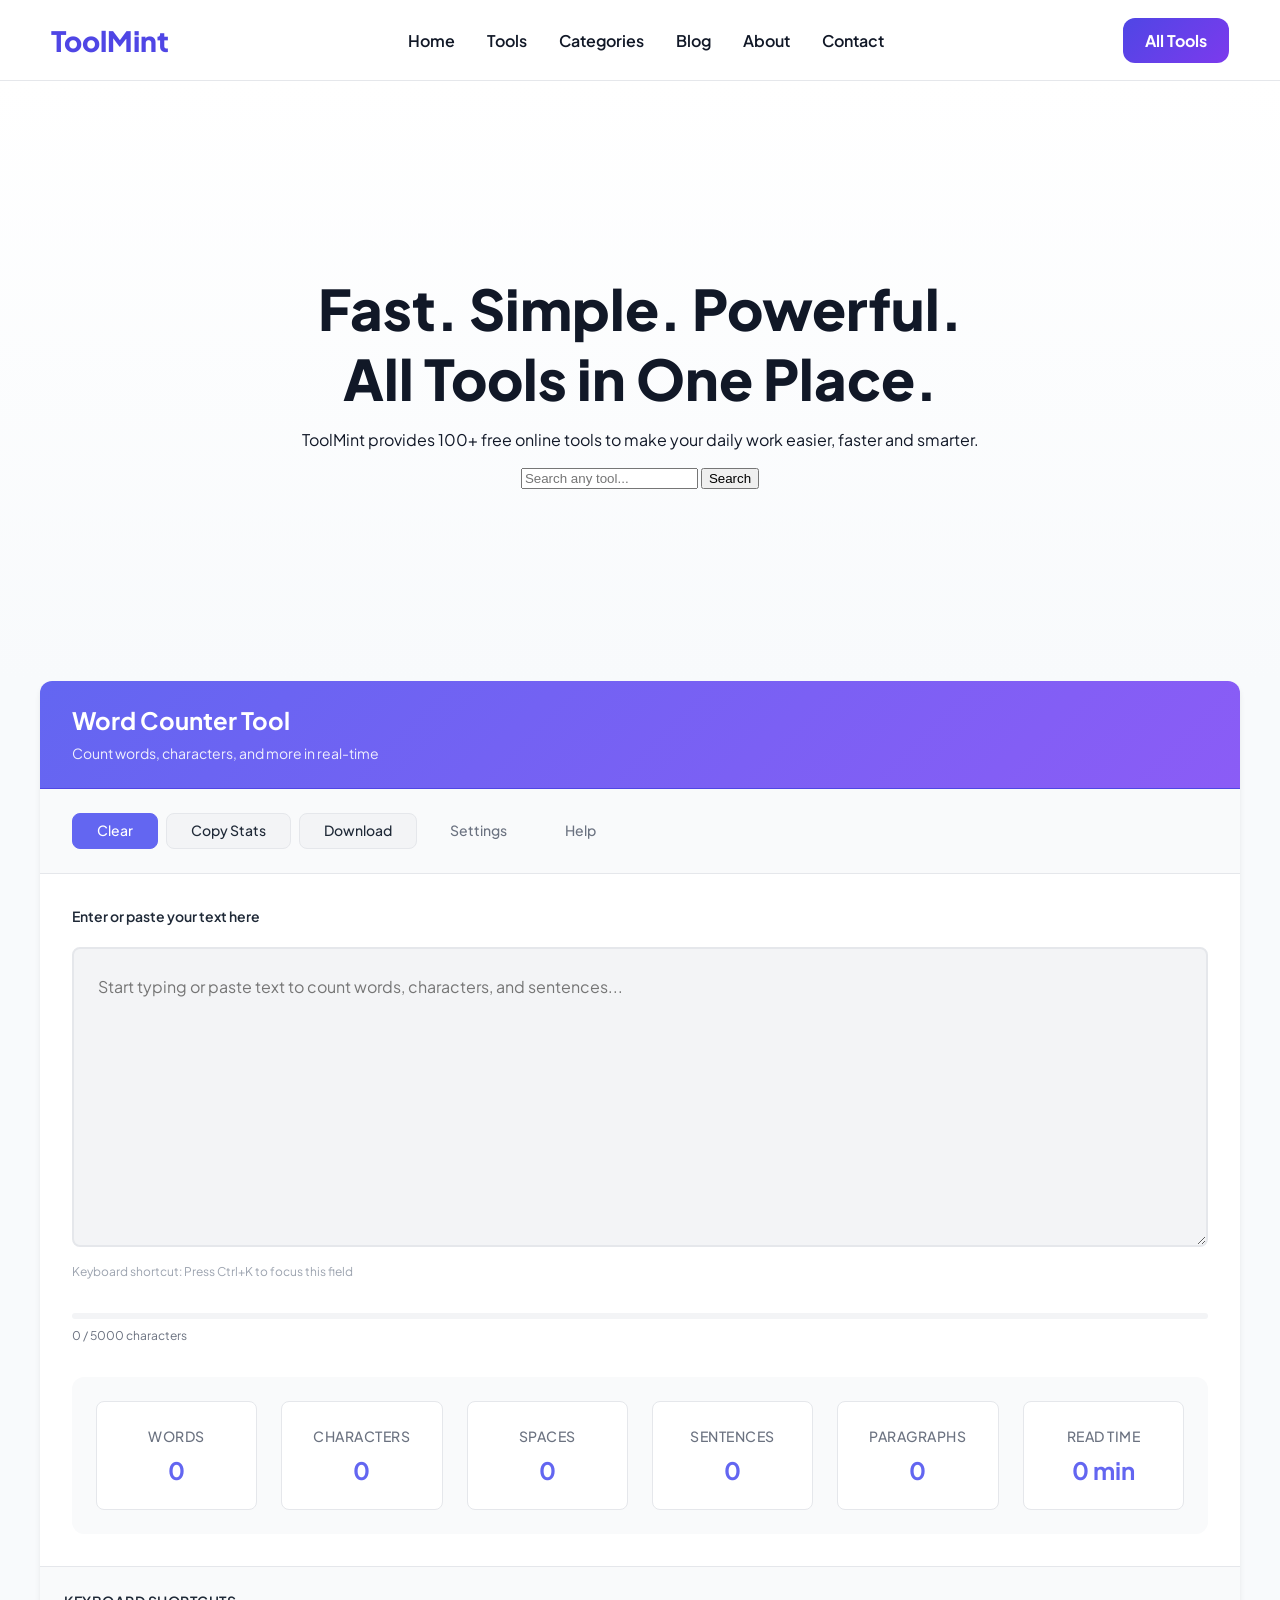
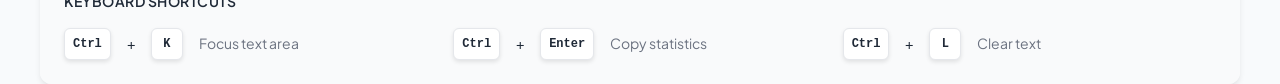
==== index.html @ 0137927a "Update index.html" ====
<!DOCTYPE html>
<html lang="en">
<head>
    <meta charset="UTF-8">
    <meta name="viewport" content="width=device-width, initial-scale=1.0">
    <title>ToolMint - Word Counter</title>

    <link rel="stylesheet" href="style.css">
    <link rel="preconnect" href="https://fonts.googleapis.com">
<link rel="preconnect" href="https://fonts.gstatic.com" crossorigin>
<link href="https://fonts.googleapis.com/css2?family=Plus+Jakarta+Sans:wght@300;400;500;600;700;800&display=swap" rel="stylesheet">
    
</head>

<body>
    <header class="tm-site-header">
  <div class="tm-container">

    <a href="#" class="tm-logo">
      ToolMint
    </a>

    <nav class="tm-nav">
      <a href="#">Home</a>
      <a href="#">Tools</a>
      <a href="#">Categories</a>
      <a href="#">Blog</a>
      <a href="#">About</a>
      <a href="#">Contact</a>
    </nav>

    <a href="#" class="tm-header-btn">
      All Tools
    </a>

  </div>
</header>

<main class="tm-site-main">
    <section class="tm-hero">
  <div class="tm-container">
<h1 class="tm-hero-title">
Fast. Simple. Powerful.<br>
<span>All Tools in One Place.</span>
</h1>
      <p class="tm-hero-text">
ToolMint provides 100+ free online tools to make your daily work easier,
faster and smarter.
</p>
      <div class="tm-hero-search">
    <input type="text" class="tm-search-input" placeholder="Search any tool...">
    <button class="tm-search-btn">Search</button>
</div>
  </div>
</section>
<section class="tm-word-counter">
<div class="tm-header">
<h2 id="tm-page-title">Word Counter Tool</h2>
<p class="tm-subtitle">Count words, characters, and more in real-time</p>
</div>

<div class="tm-toolbar" role="toolbar" aria-label="Word counter toolbar">
<button id="tm-btn-clear" class="tm-button tm-button-primary" aria-label="Clear all text">Clear</button>
<button id="tm-btn-copy" class="tm-button tm-button-secondary" aria-label="Copy statistics to clipboard">Copy Stats</button>
<button id="tm-btn-download" class="tm-button tm-button-secondary" aria-label="Download report">Download</button>
<button id="tm-btn-settings" class="tm-button tm-button-tertiary" aria-label="Open settings">Settings</button>
<button id="tm-btn-help" class="tm-button tm-button-tertiary" aria-label="Open help and keyboard shortcuts">Help</button>
</div>

<div class="tm-main-content">

<div class="tm-textarea-wrapper">
<label for="tm-textarea" class="tm-label">Enter or paste your text here</label>
<textarea
id="tm-textarea"
class="tm-textarea"
placeholder="Start typing or paste text to count words, characters, and sentences..."
aria-describedby="tm-character-limit tm-textarea-help"
spellcheck="true">
</textarea>
<p id="tm-textarea-help" class="tm-help-text">Keyboard shortcut: Press Ctrl+K to focus this field</p>

<div class="tm-drag-drop-overlay" id="tm-drag-drop-area" aria-label="Drag and drop text file here to load content">
<p class="tm-drag-drop-text">Drag and drop a text file here</p>
</div>
</div>

<div class="tm-character-limit" id="tm-character-limit" aria-live="polite" aria-atomic="true">
<div class="tm-limit-bar">
<div class="tm-limit-progress" id="tm-limit-progress" role="progressbar" aria-valuenow="0" aria-valuemin="0" aria-valuemax="5000" aria-label="Character limit progress"></div>
</div>
<p class="tm-limit-text"><span id="tm-char-count">0</span> / <span id="tm-char-limit">5000</span> characters</p>
</div>

<div class="tm-statistics" role="region" aria-label="Text statistics">
<article class="tm-stat-card">
<h3 class="tm-stat-label">Words</h3>
<p id="tm-stat-words" class="tm-stat-value" aria-label="Word count">0</p>
</article>

<article class="tm-stat-card">
<h3 class="tm-stat-label">Characters</h3>
<p id="tm-stat-characters" class="tm-stat-value" aria-label="Character count">0</p>
</article>

<article class="tm-stat-card">
<h3 class="tm-stat-label">Spaces</h3>
<p id="tm-stat-spaces" class="tm-stat-value" aria-label="Space count">0</p>
</article>

<article class="tm-stat-card">
<h3 class="tm-stat-label">Sentences</h3>
<p id="tm-stat-sentences" class="tm-stat-value" aria-label="Sentence count">0</p>
</article>

<article class="tm-stat-card">
<h3 class="tm-stat-label">Paragraphs</h3>
<p id="tm-stat-paragraphs" class="tm-stat-value" aria-label="Paragraph count">0</p>
</article>

<article class="tm-stat-card">
<h3 class="tm-stat-label">Read Time</h3>
<p id="tm-stat-readtime" class="tm-stat-value" aria-label="Estimated reading time">0 min</p>
</article>
</div>

</div>

<aside class="tm-shortcuts" role="region" aria-label="Keyboard shortcuts">
<h3 class="tm-shortcuts-title">Keyboard Shortcuts</h3>
<ul class="tm-shortcuts-list">
<li class="tm-shortcut-item">
<kbd class="tm-key">Ctrl</kbd> + <kbd class="tm-key">K</kbd>
<span class="tm-shortcut-description">Focus text area</span>
</li>
<li class="tm-shortcut-item">
<kbd class="tm-key">Ctrl</kbd> + <kbd class="tm-key">Enter</kbd>
<span class="tm-shortcut-description">Copy statistics</span>
</li>
<li class="tm-shortcut-item">
<kbd class="tm-key">Ctrl</kbd> + <kbd class="tm-key">L</kbd>
<span class="tm-shortcut-description">Clear text</span>
</li>
</ul>
</aside>

<div class="tm-toast-container" id="tm-toast-container" aria-live="assertive" aria-atomic="true"></div>

<div id="tm-modal" class="tm-modal" role="dialog" aria-labelledby="tm-modal-title" aria-hidden="true">
<div class="tm-modal-overlay" id="tm-modal-overlay"></div>
<article class="tm-modal-content">
<div class="tm-modal-header">
<h3 id="tm-modal-title" class="tm-modal-title">Settings</h3>
<button id="tm-modal-close" class="tm-modal-close" aria-label="Close dialog">×</button>
</div>
<div class="tm-modal-body">
<div class="tm-setting-item">
<label for="tm-setting-limit" class="tm-setting-label">Character Limit</label>
<input type="number" id="tm-setting-limit" class="tm-setting-input" min="100" max="50000" value="5000" aria-label="Set character limit">
</div>
<div class="tm-setting-item">
<label for="tm-setting-readspeed" class="tm-setting-label">Reading Speed (words per minute)</label>
<input type="number" id="tm-setting-readspeed" class="tm-setting-input" min="100" max="500" value="200" aria-label="Set reading speed">
</div>
</div>
<div class="tm-modal-footer">
<button id="tm-modal-save" class="tm-button tm-button-primary" aria-label="Save settings">Save</button>
<button id="tm-modal-cancel" class="tm-button tm-button-secondary" aria-label="Cancel and close dialog">Cancel</button>
</div>
</article>
</div>

<div id="tm-help-modal" class="tm-modal" role="dialog" aria-hidden="true" aria-labelledby="tm-help-title">
  <div id="tm-help-modal-overlay" class="tm-modal-overlay"></div>
  <article class="tm-modal-content">
    <div class="tm-modal-header">
      <h2 id="tm-help-title">Help & Keyboard Shortcuts</h2>
      <button id="tm-help-modal-close" class="tm-modal-close" aria-label="Close help modal">×</button>
    </div>
    <div class="tm-modal-body">
      <section class="tm-help-section">
        <h3>Keyboard Shortcuts</h3>
        <ul>
          <li><strong>Ctrl + K</strong> → Focus text area</li>
          <li><strong>Ctrl + Enter</strong> → Copy statistics</li>
          <li><strong>Ctrl + L</strong> → Clear text</li>
        </ul>
      </section>
      <section class="tm-help-section">
        <h3>How to Use</h3>
        <ol>
          <li>Type or paste text.</li>
          <li>Statistics update automatically.</li>
          <li>Copy your statistics.</li>
          <li>Download text as TXT.</li>
          <li>Change settings anytime.</li>
        </ol>
      </section>
      <section class="tm-help-section">
        <h3>Tips</h3>
        <ul>
          <li>Drag & Drop TXT files.</li>
          <li>Character limit is customizable.</li>
          <li>Reading time is estimated.</li>
          <li>Everything works offline.</li>
        </ul>
      </section>
    </div>
    <div class="tm-modal-footer">
      <button id="tm-help-close-btn" class="tm-button tm-button-primary">Close</button>
    </div>
  </article>
</div>

<div class="tm-sr-only" role="region" aria-live="polite" aria-atomic="true" id="tm-screen-reader-announcements"></div>

  </section>
  <script src="script.js"></script>

</body>
</html>
---- style.css ----
/* ===========================
   ToolMint Website
=========================== */

:root{
  --primary:#4F46E5;
  --secondary:#7C3AED;
  --background:#F8FAFC;
  --card:#FFFFFF;
  --text:#111827;
  --border:#E5E7EB;
}

body{
  margin:0;
  font-family:'Plus Jakarta Sans',sans-serif;
  background:var(--background);
  color:var(--text);
}

.tm-container{
  width:min(1200px,92%);
  margin:auto;
}
.tm-site-header{
    background:#ffffff;
    border-bottom:1px solid var(--border);
    position:sticky;
    top:0;
    z-index:1000;
}

.tm-site-header .tm-container{
    display:flex;
    align-items:center;
    justify-content:space-between;
    height:80px;
}

.tm-logo{
    font-size:28px;
    font-weight:800;
    color:var(--primary);
    text-decoration:none;
}

.tm-nav{
    display:flex;
    gap:32px;
}

.tm-nav a{
    text-decoration:none;
    color:var(--text);
    font-weight:600;
    transition:.3s;
}

.tm-nav a:hover{
    color:var(--primary);
}

.tm-header-btn{
    background:linear-gradient(135deg,#4F46E5,#7C3AED);
    color:#fff;
    padding:12px 22px;
    border-radius:12px;
    text-decoration:none;
    font-weight:700;
}
.tm-word-counter {
--tm-primary: #6366f1;
--tm-primary-dark: #4f46e5;
--tm-primary-light: #818cf8;
--tm-secondary: #8b5cf6;
--tm-tertiary: #6b7280;
--tm-success: #10b981;
--tm-warning: #f59e0b;
--tm-danger: #ef4444;
--tm-bg-primary: #ffffff;
--tm-bg-secondary: #f9fafb;
--tm-bg-tertiary: #f3f4f6;
--tm-text-primary: #1f2937;
--tm-text-secondary: #6b7280;
--tm-text-tertiary: #9ca3af;
--tm-border: #e5e7eb;
--tm-border-light: #f3f4f6;
--tm-shadow-sm: 0 1px 2px 0 rgba(0, 0, 0, 0.05);
--tm-shadow-md: 0 4px 6px -1px rgba(0, 0, 0, 0.1);
--tm-shadow-lg: 0 10px 15px -3px rgba(0, 0, 0, 0.1);
--tm-shadow-xl: 0 20px 25px -5px rgba(0, 0, 0, 0.1);
--tm-radius-sm: 0.375rem;
--tm-radius-md: 0.5rem;
--tm-radius-lg: 0.75rem;
--tm-radius-xl: 1rem;
--tm-spacing-xs: 0.25rem;
--tm-spacing-sm: 0.5rem;
--tm-spacing-md: 1rem;
--tm-spacing-lg: 1.5rem;
--tm-spacing-xl: 2rem;
--tm-spacing-2xl: 3rem;
--tm-font-sans: 'Plus Jakarta Sans', sans-serif;
--tm-font-mono: 'SFMono-Regular', 'Consolas', 'Liberation Mono', 'Menlo', monospace;
--tm-font-size-xs: 0.75rem;
--tm-font-size-sm: 0.875rem;
--tm-font-size-base: 1rem;
--tm-font-size-lg: 1.125rem;
--tm-font-size-xl: 1.25rem;
--tm-font-size-2xl: 1.5rem;
--tm-font-weight-normal: 400;
--tm-font-weight-medium: 500;
--tm-font-weight-semibold: 600;
--tm-font-weight-bold: 700;
--tm-line-height-tight: 1.25;
--tm-line-height-normal: 1.5;
--tm-line-height-relaxed: 1.75;
--tm-transition-fast: 150ms cubic-bezier(0.4, 0, 0.2, 1);
--tm-transition-base: 200ms cubic-bezier(0.4, 0, 0.2, 1);
--tm-transition-slow: 300ms cubic-bezier(0.4, 0, 0.2, 1);
--tm-z-base: 1;
--tm-z-dropdown: 100;
--tm-z-sticky: 20;
--tm-z-fixed: 30;
--tm-z-modal-overlay: 40;
--tm-z-modal: 50;
--tm-z-toast: 60;
}

@media (prefers-color-scheme: dark) {
.tm-word-counter {
--tm-bg-primary: #111827;
--tm-bg-secondary: #1f2937;
--tm-bg-tertiary: #374151;
--tm-text-primary: #f9fafb;
--tm-text-secondary: #d1d5db;
--tm-text-tertiary: #9ca3af;
--tm-border: #374151;
--tm-border-light: #1f2937;
}
}

@media (prefers-contrast: more) {
.tm-word-counter {
--tm-primary: #3730a3;
--tm-text-primary: #000000;
--tm-text-secondary: #404040;
--tm-bg-primary: #ffffff;
}
}

.tm-word-counter {
display: flex;
flex-direction: column;
font-family: var(--tm-font-sans);
font-size: var(--tm-font-size-base);
line-height: var(--tm-line-height-normal);
color: var(--tm-text-primary);
background-color: var(--tm-bg-primary);
border-radius: var(--tm-radius-lg);
box-shadow: var(--tm-shadow-md);
overflow: hidden;
max-width: 1200px;
margin: 0 auto;
transition: background-color var(--tm-transition-base), color var(--tm-transition-base);
}

.tm-word-counter * {
box-sizing: border-box;
}

/* Header */
.tm-word-counter .tm-header {
padding: var(--tm-spacing-lg) var(--tm-spacing-xl);
background: linear-gradient(135deg, var(--tm-primary) 0%, var(--tm-secondary) 100%);
color: #ffffff;
border-bottom: 1px solid var(--tm-primary-dark);
}

.tm-word-counter .tm-header h2 {
margin: 0 0 var(--tm-spacing-sm) 0;
font-size: var(--tm-font-size-2xl);
font-weight: var(--tm-font-weight-bold);
line-height: var(--tm-line-height-tight);
}

.tm-word-counter .tm-subtitle {
margin: 0;
font-size: var(--tm-font-size-sm);
font-weight: var(--tm-font-weight-normal);
opacity: 0.9;
}

/* Toolbar */
.tm-word-counter .tm-toolbar {
display: flex;
flex-wrap: wrap;
gap: var(--tm-spacing-sm);
padding: var(--tm-spacing-lg) var(--tm-spacing-xl);
background-color: var(--tm-bg-secondary);
border-bottom: 1px solid var(--tm-border);
align-items: center;
}

/* Buttons */
.tm-word-counter .tm-button {
display: inline-flex;
align-items: center;
justify-content: center;
padding: var(--tm-spacing-sm) var(--tm-spacing-lg);
font-family: var(--tm-font-sans);
font-size: var(--tm-font-size-sm);
font-weight: var(--tm-font-weight-medium);
line-height: var(--tm-line-height-tight);
border: 1px solid transparent;
border-radius: var(--tm-radius-md);
cursor: pointer;
transition: all var(--tm-transition-fast);
white-space: nowrap;
user-select: none;
position: relative;
overflow: hidden;
}

.tm-word-counter .tm-button:disabled {
opacity: 0.5;
cursor: not-allowed;
pointer-events: none;
}

.tm-word-counter .tm-button-primary {
background-color: var(--tm-primary);
color: #ffffff;
border-color: var(--tm-primary);
}

.tm-word-counter .tm-button-primary:hover:not(:disabled) {
background-color: var(--tm-primary-dark);
border-color: var(--tm-primary-dark);
box-shadow: var(--tm-shadow-md);
transform: translateY(-2px);
}

.tm-word-counter .tm-button-primary:active:not(:disabled) {
transform: translateY(0);
box-shadow: var(--tm-shadow-sm);
}

.tm-word-counter .tm-button-primary:focus-visible {
outline: 2px solid var(--tm-primary);
outline-offset: 2px;
}

.tm-word-counter .tm-button-secondary {
background-color: var(--tm-bg-tertiary);
color: var(--tm-text-primary);
border-color: var(--tm-border);
}

.tm-word-counter .tm-button-secondary:hover:not(:disabled) {
background-color: var(--tm-border);
border-color: var(--tm-text-secondary);
box-shadow: var(--tm-shadow-md);
transform: translateY(-2px);
}

.tm-word-counter .tm-button-secondary:active:not(:disabled) {
transform: translateY(0);
box-shadow: var(--tm-shadow-sm);
}

.tm-word-counter .tm-button-secondary:focus-visible {
outline: 2px solid var(--tm-primary);
outline-offset: 2px;
}

.tm-word-counter .tm-button-tertiary {
background-color: transparent;
color: var(--tm-text-secondary);
border-color: transparent;
}

.tm-word-counter .tm-button-tertiary:hover:not(:disabled) {
background-color: var(--tm-bg-tertiary);
color: var(--tm-text-primary);
}

.tm-word-counter .tm-button-tertiary:active:not(:disabled) {
background-color: var(--tm-border);
}

.tm-word-counter .tm-button-tertiary:focus-visible {
outline: 2px solid var(--tm-primary);
outline-offset: 2px;
}

/* Main Content */
.tm-word-counter .tm-main-content {
flex: 1;
display: flex;
flex-direction: column;
padding: var(--tm-spacing-xl);
gap: var(--tm-spacing-xl);
}

/* Textarea Wrapper */
.tm-word-counter .tm-textarea-wrapper {
display: flex;
flex-direction: column;
gap: var(--tm-spacing-md);
position: relative;
}

.tm-word-counter .tm-label {
display: block;
font-size: var(--tm-font-size-sm);
font-weight: var(--tm-font-weight-semibold);
color: var(--tm-text-primary);
margin-bottom: var(--tm-spacing-xs);
}

.tm-word-counter .tm-textarea {
display: block;
width: 100%;
min-height: 300px;
padding: var(--tm-spacing-lg);
font-family: var(--tm-font-sans);
font-size: var(--tm-font-size-base);
line-height: var(--tm-line-height-relaxed);
color: var(--tm-text-primary);
background-color: var(--tm-bg-tertiary);
border: 2px solid var(--tm-border);
border-radius: var(--tm-radius-md);
resize: vertical;
transition: all var(--tm-transition-base);
-webkit-appearance: none;
appearance: none;
}

.tm-word-counter .tm-textarea:focus {
outline: none;
background-color: var(--tm-bg-primary);
border-color: var(--tm-primary);
box-shadow: 0 0 0 3px rgba(99, 102, 241, 0.1);
}

.tm-word-counter .tm-textarea:disabled {
opacity: 0.6;
cursor: not-allowed;
background-color: var(--tm-bg-secondary);
}

.tm-word-counter .tm-help-text {
font-size: var(--tm-font-size-xs);
color: var(--tm-text-tertiary);
margin: 0;
}

/* Drag & Drop Area */
.tm-word-counter .tm-drag-drop-overlay {
position: absolute;
top: var(--tm-spacing-lg);
left: var(--tm-spacing-lg);
right: var(--tm-spacing-lg);
bottom: 0;
background-color: rgba(99, 102, 241, 0.05);
border: 2px dashed var(--tm-primary);
border-radius: var(--tm-radius-md);
display: flex;
align-items: center;
justify-content: center;
opacity: 0;
pointer-events: none;
transition: all var(--tm-transition-base);
z-index: var(--tm-z-base);
}

.tm-word-counter .tm-drag-drop-overlay.tm-active {
opacity: 1;
pointer-events: auto;
z-index: 10;
}

.tm-word-counter .tm-drag-drop-text {
font-size: var(--tm-font-size-lg);
font-weight: var(--tm-font-weight-semibold);
color: var(--tm-primary);
margin: 0;
}

/* Character Limit */
.tm-word-counter .tm-character-limit {
display: flex;
flex-direction: column;
gap: var(--tm-spacing-sm);
}

.tm-word-counter .tm-limit-bar {
width: 100%;
height: 6px;
background-color: var(--tm-bg-tertiary);
border-radius: var(--tm-radius-md);
overflow: hidden;
}

.tm-word-counter .tm-limit-progress {
height: 100%;
background: linear-gradient(90deg, var(--tm-primary) 0%, var(--tm-secondary) 100%);
border-radius: var(--tm-radius-md);
transition: width var(--tm-transition-base);
width: 0%;
}

.tm-word-counter .tm-character-limit.tm-warning .tm-limit-progress {
background: linear-gradient(90deg, var(--tm-warning) 0%, #f97316 100%);
}

.tm-word-counter .tm-character-limit.tm-danger .tm-limit-progress {
background: linear-gradient(90deg, var(--tm-danger) 0%, #dc2626 100%);
}

.tm-word-counter .tm-limit-text {
font-size: var(--tm-font-size-xs);
color: var(--tm-text-secondary);
margin: 0;
}

.tm-word-counter .tm-character-limit.tm-warning .tm-limit-text {
color: var(--tm-warning);
}

.tm-word-counter .tm-character-limit.tm-danger .tm-limit-text {
color: var(--tm-danger);
}

/* Statistics */
.tm-word-counter .tm-statistics {
display: grid;
grid-template-columns: repeat(auto-fit, minmax(160px, 1fr));
gap: var(--tm-spacing-lg);
padding: var(--tm-spacing-lg);
background-color: var(--tm-bg-secondary);
border-radius: var(--tm-radius-lg);
}

.tm-word-counter .tm-stat-card {
display: flex;
flex-direction: column;
gap: var(--tm-spacing-sm);
padding: var(--tm-spacing-lg);
background-color: var(--tm-bg-primary);
border: 1px solid var(--tm-border);
border-radius: var(--tm-radius-md);
text-align: center;
transition: all var(--tm-transition-base);
}

.tm-word-counter .tm-stat-card:hover {
border-color: var(--tm-primary);
box-shadow: var(--tm-shadow-md);
transform: translateY(-2px);
}

.tm-word-counter .tm-stat-label {
margin: 0;
font-size: var(--tm-font-size-sm);
font-weight: var(--tm-font-weight-medium);
color: var(--tm-text-secondary);
text-transform: uppercase;
letter-spacing: 0.5px;
}

.tm-word-counter .tm-stat-value {
margin: 0;
font-size: var(--tm-font-size-2xl);
font-weight: var(--tm-font-weight-bold);
color: var(--tm-primary);
line-height: var(--tm-line-height-tight);
}

/* Keyboard Shortcuts */
.tm-word-counter .tm-shortcuts {
padding: var(--tm-spacing-lg);
background-color: var(--tm-bg-secondary);
border-top: 1px solid var(--tm-border);
border-radius: 0;
}

.tm-word-counter .tm-shortcuts-title {
margin: 0 0 var(--tm-spacing-md) 0;
font-size: var(--tm-font-size-sm);
font-weight: var(--tm-font-weight-semibold);
color: var(--tm-text-primary);
text-transform: uppercase;
letter-spacing: 0.5px;
}

.tm-word-counter .tm-shortcuts-list {
display: grid;
grid-template-columns: repeat(auto-fit, minmax(250px, 1fr));
gap: var(--tm-spacing-md);
list-style: none;
margin: 0;
padding: 0;
}

.tm-word-counter .tm-shortcut-item {
display: flex;
align-items: center;
gap: var(--tm-spacing-md);
font-size: var(--tm-font-size-sm);
}

.tm-word-counter .tm-key {
display: inline-flex;
align-items: center;
justify-content: center;
min-width: 32px;
height: 32px;
padding: 0 var(--tm-spacing-sm);
background-color: var(--tm-bg-primary);
border: 1px solid var(--tm-border);
border-radius: var(--tm-radius-sm);
font-family: var(--tm-font-mono);
font-size: var(--tm-font-size-xs);
font-weight: var(--tm-font-weight-semibold);
box-shadow: 0 2px 4px rgba(0, 0, 0, 0.1);
}

.tm-word-counter .tm-shortcut-description {
color: var(--tm-text-secondary);
}

/* Toast Container */
.tm-word-counter .tm-toast-container {
position: fixed;
bottom: var(--tm-spacing-lg);
right: var(--tm-spacing-lg);
z-index: var(--tm-z-toast);
display: flex;
flex-direction: column;
gap: var(--tm-spacing-md);
pointer-events: none;
}

.tm-word-counter .tm-toast {
display: flex;
align-items: center;
gap: var(--tm-spacing-md);
padding: var(--tm-spacing-md) var(--tm-spacing-lg);
background-color: var(--tm-bg-primary);
border: 1px solid var(--tm-border);
border-radius: var(--tm-radius-md);
box-shadow: var(--tm-shadow-lg);
font-size: var(--tm-font-size-sm);
pointer-events: auto;
animation: tm-slide-in-up 300ms cubic-bezier(0.34, 1.56, 0.64, 1);
}

.tm-word-counter .tm-toast.tm-toast-success {
border-left: 3px solid var(--tm-success);
}

.tm-word-counter .tm-toast.tm-toast-success .tm-toast-icon {
color: var(--tm-success);
}

.tm-word-counter .tm-toast.tm-toast-error {
border-left: 3px solid var(--tm-danger);
}

.tm-word-counter .tm-toast.tm-toast-error .tm-toast-icon {
color: var(--tm-danger);
}

.tm-word-counter .tm-toast.tm-toast-warning {
border-left: 3px solid var(--tm-warning);
}

.tm-word-counter .tm-toast.tm-toast-warning .tm-toast-icon {
color: var(--tm-warning);
}

.tm-word-counter .tm-toast.tm-toast-info {
border-left: 3px solid var(--tm-primary);
}

.tm-word-counter .tm-toast.tm-toast-info .tm-toast-icon {
color: var(--tm-primary);
}

.tm-word-counter .tm-toast-exit {
animation: tm-slide-out-down 300ms cubic-bezier(0.34, 1.56, 0.64, 1) forwards;
}

/* Modal */
.tm-word-counter .tm-modal {
display: none;
position: fixed;
inset: 0;
z-index: var(--tm-z-modal-overlay);
}

.tm-word-counter .tm-modal[aria-hidden="false"] {
display: flex;
align-items: center;
justify-content: center;
}

.tm-word-counter .tm-modal-overlay {
position: absolute;
inset: 0;
background-color: rgba(0, 0, 0, 0.5);
animation: tm-fade-in 200ms cubic-bezier(0.4, 0, 0.2, 1);
}

.tm-word-counter .tm-modal-content {
position: relative;
z-index: var(--tm-z-modal);
background-color: var(--tm-bg-primary);
border-radius: var(--tm-radius-lg);
box-shadow: var(--tm-shadow-xl);
max-width: 500px;
width: 90%;
max-height: 90vh;
overflow-y: auto;
animation: tm-scale-in 200ms cubic-bezier(0.34, 1.56, 0.64, 1);
}

.tm-word-counter .tm-modal-header {
display: flex;
align-items: center;
justify-content: space-between;
padding: var(--tm-spacing-lg);
border-bottom: 1px solid var(--tm-border);
gap: var(--tm-spacing-md);
}

.tm-word-counter .tm-modal-title {
margin: 0;
font-size: var(--tm-font-size-lg);
font-weight: var(--tm-font-weight-bold);
color: var(--tm-text-primary);
}

.tm-word-counter .tm-modal-close {
display: flex;
align-items: center;
justify-content: center;
width: 32px;
height: 32px;
background-color: transparent;
border: 1px solid transparent;
border-radius: var(--tm-radius-md);
font-size: var(--tm-font-size-2xl);
color: var(--tm-text-secondary);
cursor: pointer;
transition: all var(--tm-transition-fast);
}

.tm-word-counter .tm-modal-close:hover {
background-color: var(--tm-bg-tertiary);
color: var(--tm-text-primary);
}

.tm-word-counter .tm-modal-close:focus-visible {
outline: 2px solid var(--tm-primary);
outline-offset: 2px;
}

.tm-word-counter .tm-modal-body {
padding: var(--tm-spacing-lg);
display: flex;
flex-direction: column;
gap: var(--tm-spacing-lg);
}

.tm-word-counter .tm-setting-item {
display: flex;
flex-direction: column;
gap: var(--tm-spacing-sm);
}

.tm-word-counter .tm-setting-label {
font-size: var(--tm-font-size-sm);
font-weight: var(--tm-font-weight-medium);
color: var(--tm-text-primary);
}

.tm-word-counter .tm-setting-input {
padding: var(--tm-spacing-sm) var(--tm-spacing-md);
font-family: var(--tm-font-sans);
font-size: var(--tm-font-size-sm);
color: var(--tm-text-primary);
background-color: var(--tm-bg-tertiary);
border: 1px solid var(--tm-border);
border-radius: var(--tm-radius-md);
transition: all var(--tm-transition-fast);
-webkit-appearance: none;
appearance: none;
}

.tm-word-counter .tm-setting-input:focus {
outline: none;
background-color: var(--tm-bg-primary);
border-color: var(--tm-primary);
box-shadow: 0 0 0 3px rgba(99, 102, 241, 0.1);
}

.tm-word-counter .tm-modal-footer {
display: flex;
gap: var(--tm-spacing-md);
padding: var(--tm-spacing-lg);
border-top: 1px solid var(--tm-border);
justify-content: flex-end;
}

/* Screen Reader Only */
.tm-word-counter .tm-sr-only {
position: absolute;
width: 1px;
height: 1px;
padding: 0;
margin: -1px;
overflow: hidden;
clip: rect(0, 0, 0, 0);
white-space: nowrap;
border-width: 0;
}

/* Animations */
@keyframes tm-slide-in-up {
from {
opacity: 0;
transform: translateY(20px);
}
to {
opacity: 1;
transform: translateY(0);
}
}

@keyframes tm-slide-out-down {
from {
opacity: 1;
transform: translateY(0);
}
to {
opacity: 0;
transform: translateY(20px);
}
}

@keyframes tm-fade-in {
from {
opacity: 0;
}
to {
opacity: 1;
}
}

@keyframes tm-scale-in {
from {
opacity: 0;
transform: scale(0.95);
}
to {
opacity: 1;
transform: scale(1);
}
}

/* Responsive Design */
@media (max-width: 768px) {
.tm-word-counter .tm-main-content {
padding: var(--tm-spacing-lg);
gap: var(--tm-spacing-lg);
}

.tm-word-counter .tm-textarea {
min-height: 200px;
}

.tm-word-counter .tm-toolbar {
flex-direction: column;
align-items: stretch;
}

.tm-word-counter .tm-button {
width: 100%;
}

.tm-word-counter .tm-statistics {
grid-template-columns: repeat(2, 1fr);
gap: var(--tm-spacing-md);
padding: var(--tm-spacing-md);
}

.tm-word-counter .tm-stat-card {
padding: var(--tm-spacing-md);
}

.tm-word-counter .tm-shortcuts-list {
grid-template-columns: 1fr;
}

.tm-word-counter .tm-modal-content {
width: 95%;
}

.tm-word-counter .tm-toast-container {
left: var(--tm-spacing-lg);
right: var(--tm-spacing-lg);
bottom: var(--tm-spacing-lg);
}
}

@media (max-width: 480px) {
.tm-word-counter {
border-radius: 0;
}

.tm-word-counter .tm-header {
padding: var(--tm-spacing-md) var(--tm-spacing-lg);
}

.tm-word-counter .tm-header h2 {
font-size: var(--tm-font-size-xl);
}

.tm-word-counter .tm-main-content {
padding: var(--tm-spacing-md);
gap: var(--tm-spacing-md);
}

.tm-word-counter .tm-textarea {
min-height: 150px;
font-size: 16px;
}

.tm-word-counter .tm-toolbar {
padding: var(--tm-spacing-md);
gap: var(--tm-spacing-xs);
}

.tm-word-counter .tm-button {
padding: var(--tm-spacing-sm) var(--tm-spacing-md);
font-size: var(--tm-font-size-xs);
}

.tm-word-counter .tm-statistics {
grid-template-columns: 1fr;
gap: var(--tm-spacing-sm);
padding: var(--tm-spacing-md);
}

.tm-word-counter .tm-shortcuts {
padding: var(--tm-spacing-md);
}

.tm-word-counter .tm-shortcuts-list {
gap: var(--tm-spacing-sm);
}

.tm-word-counter .tm-shortcut-item {
gap: var(--tm-spacing-sm);
font-size: var(--tm-font-size-xs);
}

.tm-word-counter .tm-modal-content {
width: 98%;
}

.tm-word-counter .tm-modal-header,
.tm-word-counter .tm-modal-body,
.tm-word-counter .tm-modal-footer {
padding: var(--tm-spacing-md);
}
}

/* Reduced Motion Support */
@media (prefers-reduced-motion: reduce) {
.tm-word-counter .tm-button,
.tm-word-counter .tm-textarea,
.tm-word-counter .tm-stat-card,
.tm-word-counter .tm-modal-content,
.tm-word-counter .tm-toast,
.tm-word-counter .tm-limit-progress {
transition-duration: 0.01ms !important;
animation-duration: 0.01ms !important;
}
}

/* Print Styles */
@media print {
.tm-word-counter .tm-toolbar,
.tm-word-counter .tm-shortcuts,
.tm-word-counter .tm-header::after,
.tm-word-counter .tm-modal {
display: none;
}

.tm-word-counter {
max-width: 100%;
box-shadow: none;
border-radius: 0;
page-break-inside: avoid;
}

.tm-word-counter .tm-textarea {
border: none;
background: #ffffff;
color: #000000;
}

.tm-word-counter .tm-statistics {
page-break-inside: avoid;
}
}
.tm-hero{
    min-height:600px;
    background:linear-gradient(180deg,#ffffff,#F8FAFC);
    display:flex;
    align-items:center;
}

.tm-hero .tm-container{
    text-align:center;
}
.tm-hero-title{
    font-size:56px;
    font-weight:800;
    color:#111827;
    text-align:center;
    margin:0;
}
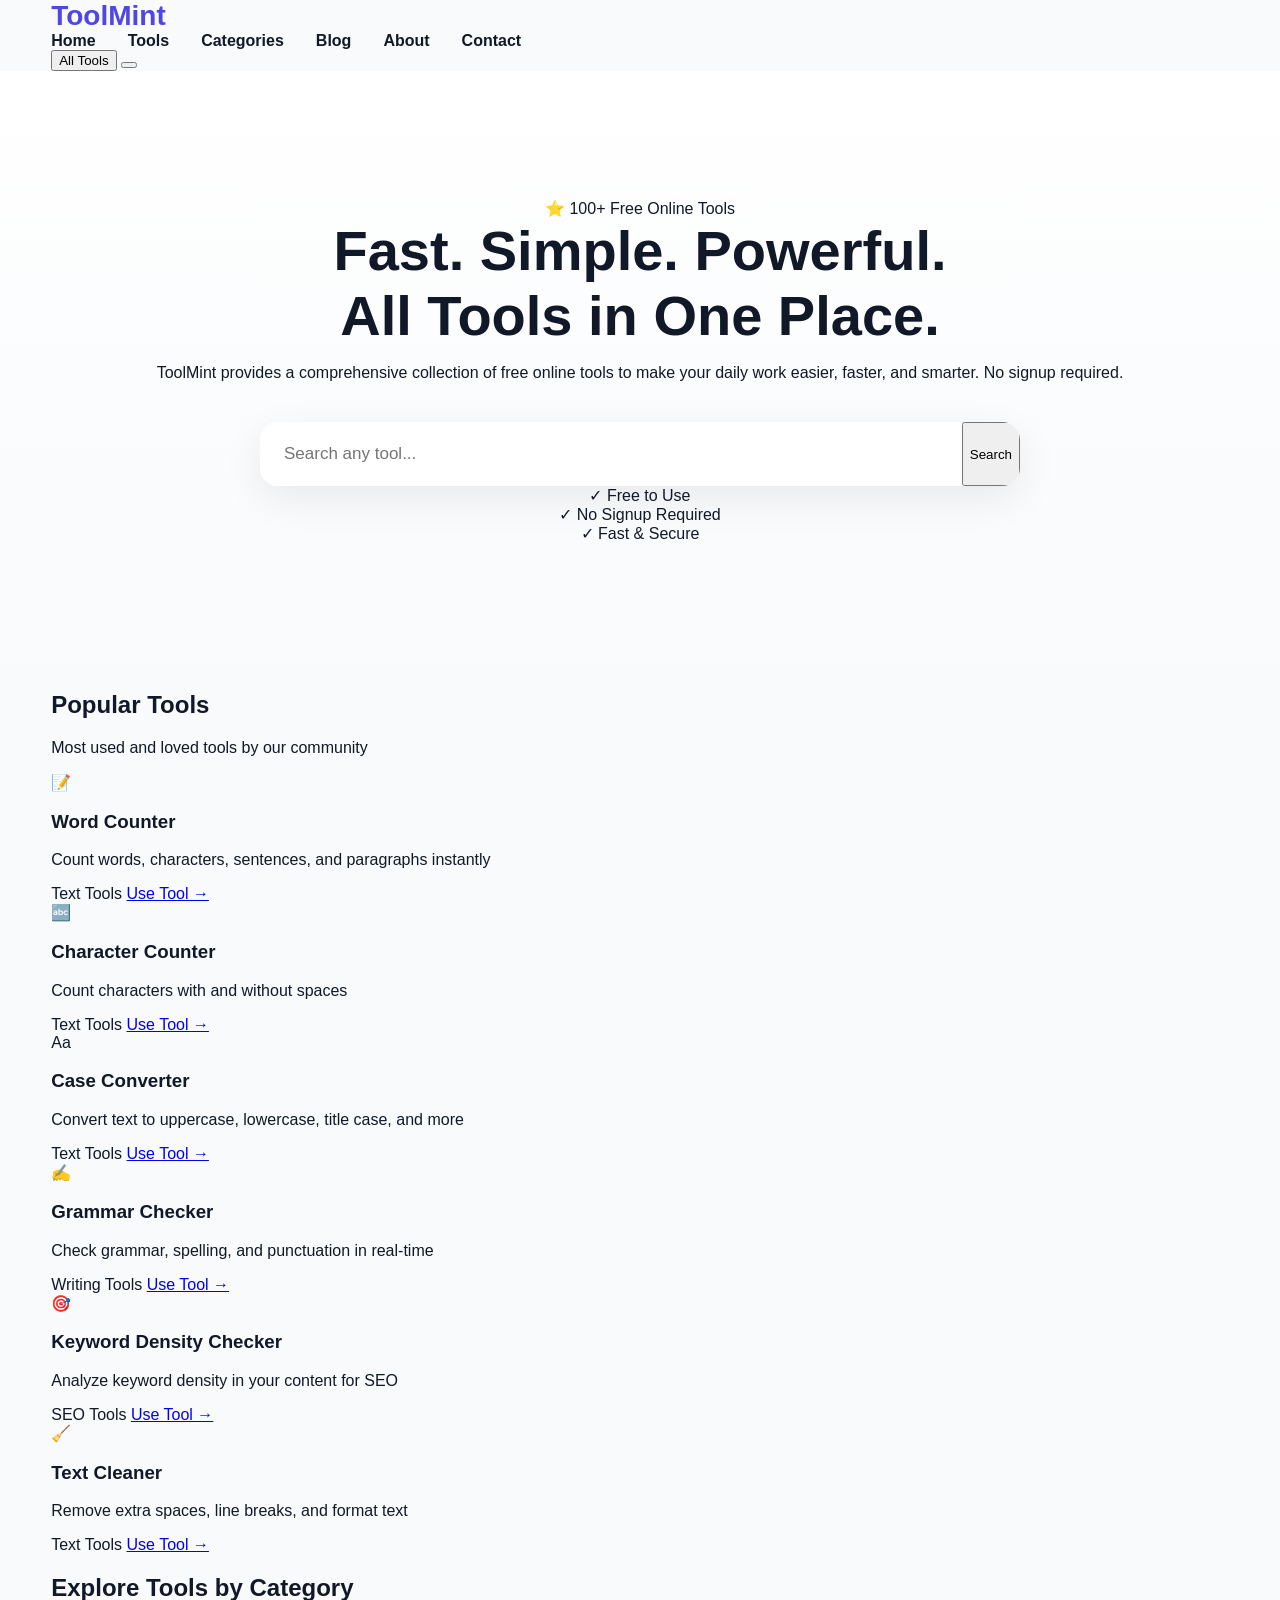
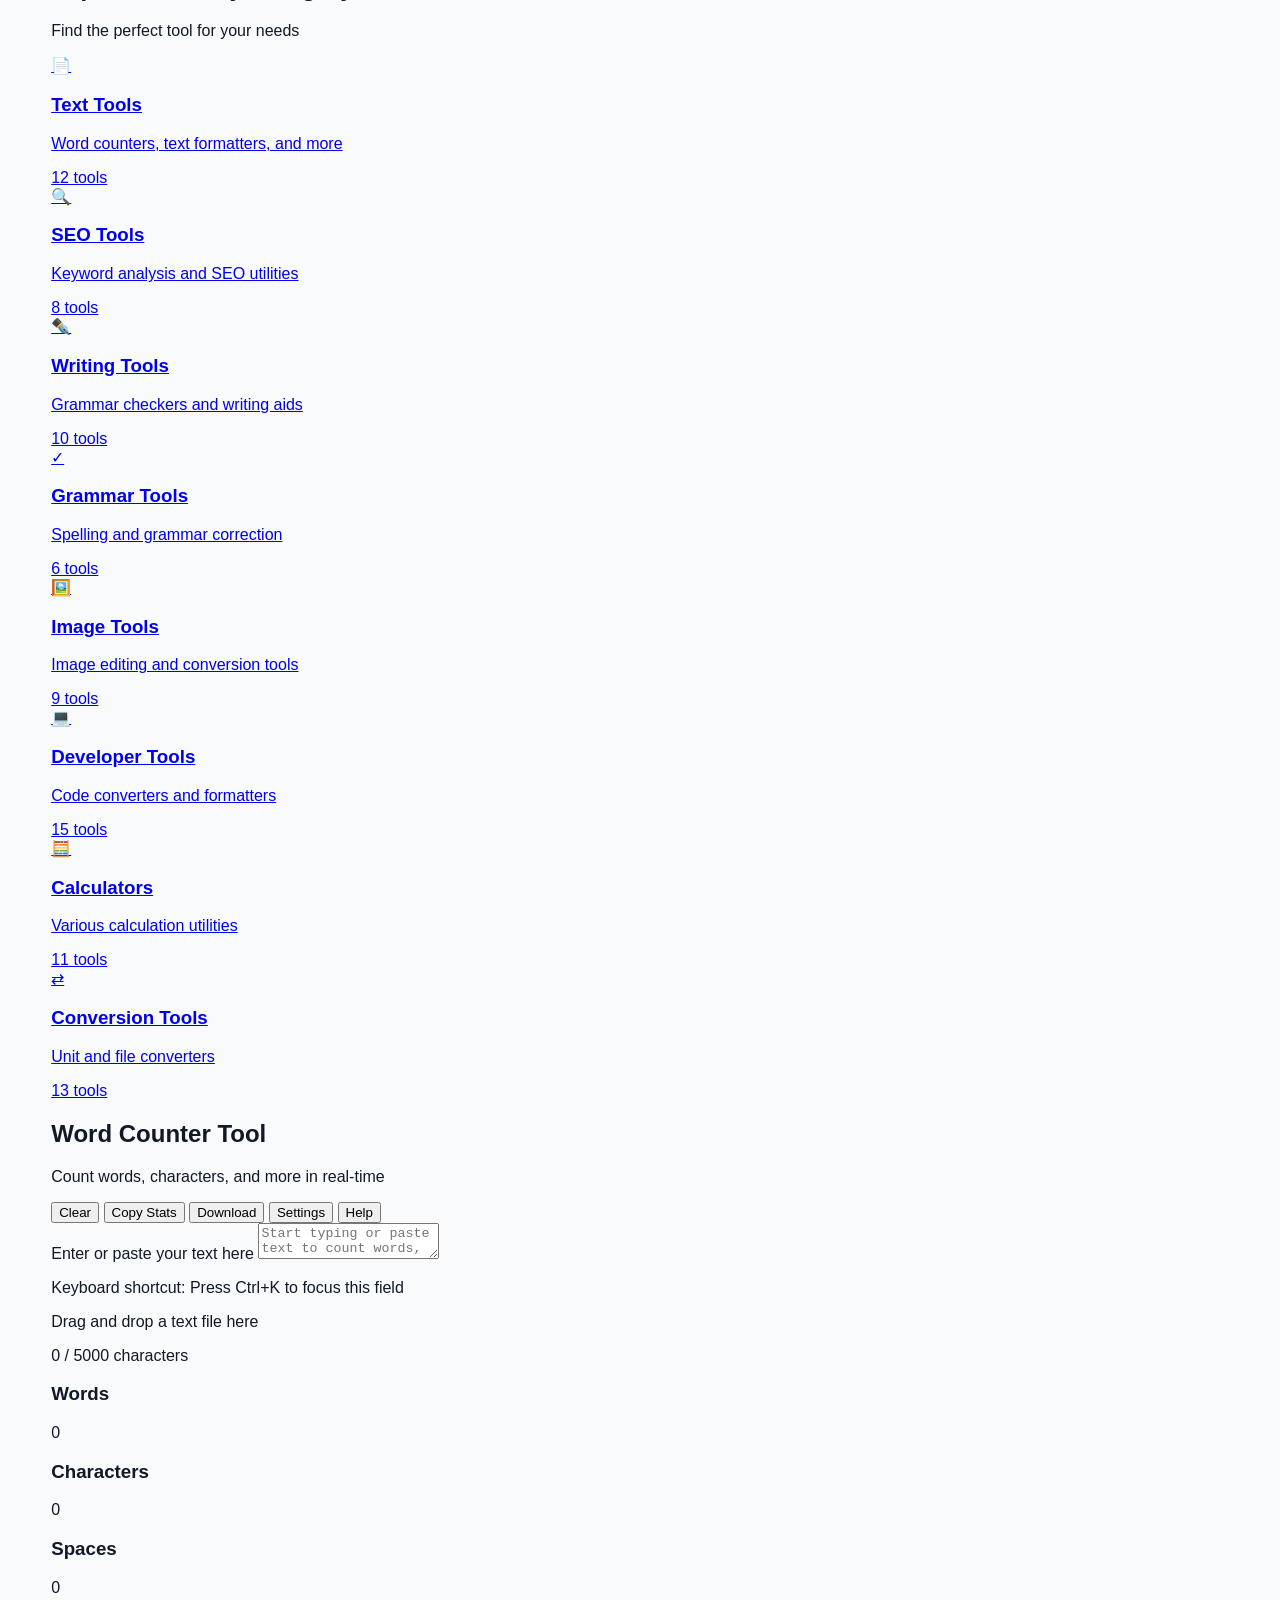
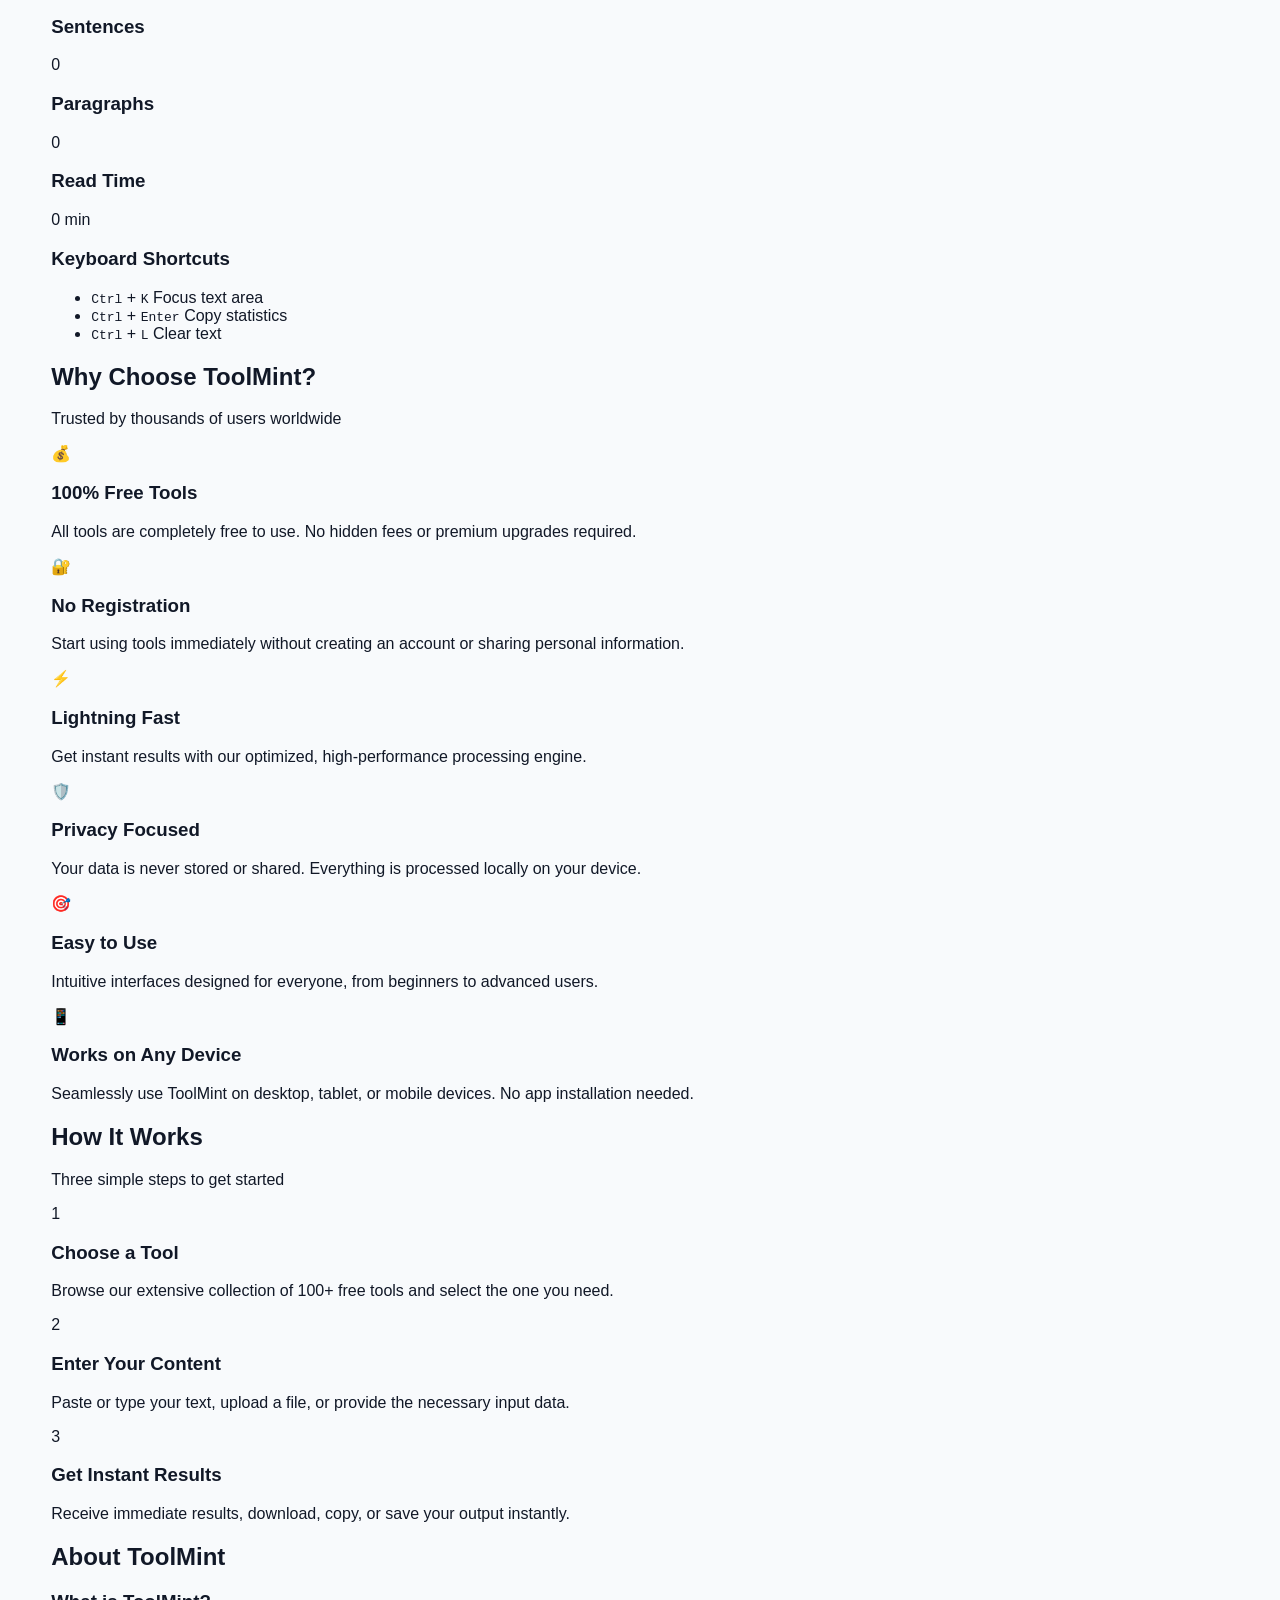
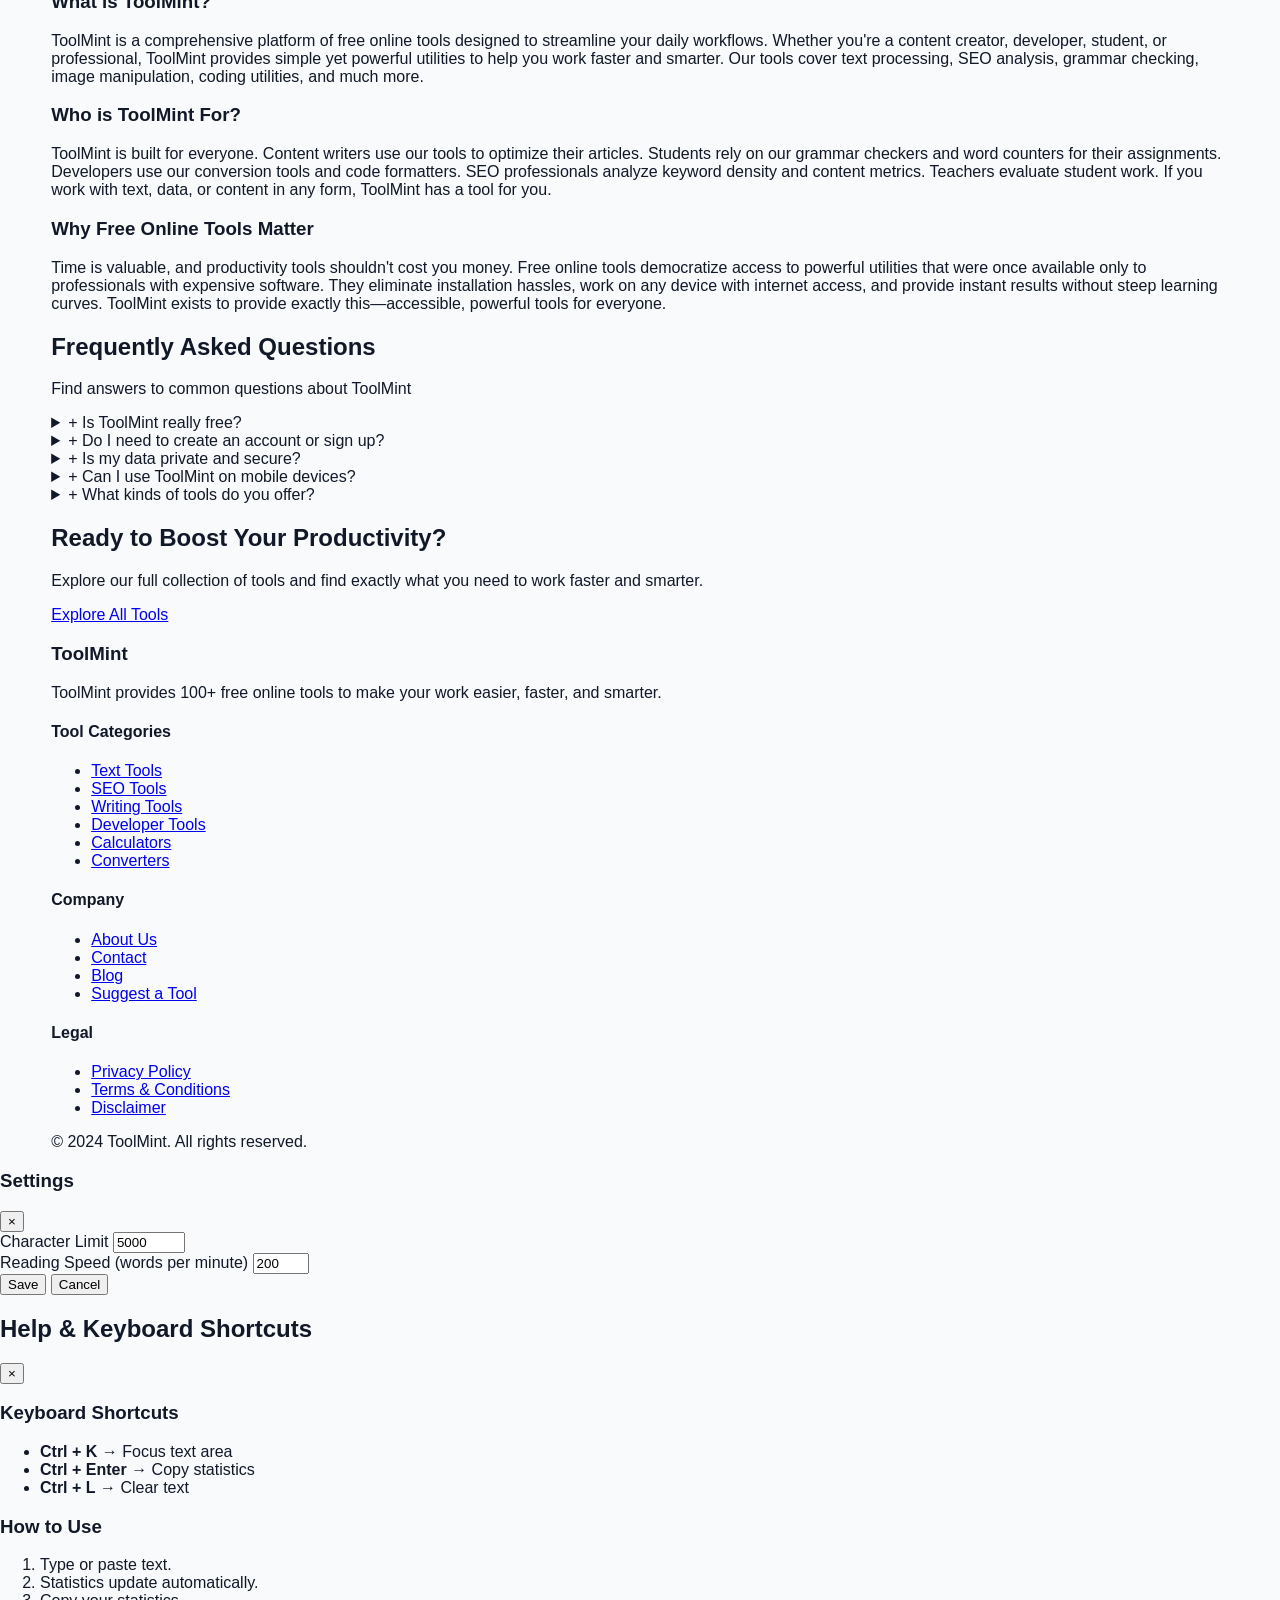
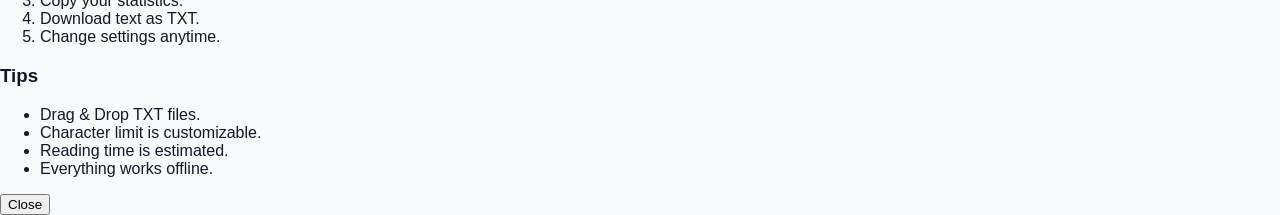
==== commit 1e40b474: "Build complete ToolMint homepage HTML" ====
--- a/index.html
+++ b/index.html
@@ -3,219 +3,616 @@
 <head>
     <meta charset="UTF-8">
     <meta name="viewport" content="width=device-width, initial-scale=1.0">
-    <title>ToolMint - Word Counter</title>
-
+    <meta name="description" content="ToolMint: 100+ free online tools for text processing, SEO, writing, grammar, images, development, calculations, and conversions. Fast, simple, and powerful. No signup required.">
+    <title>ToolMint - Free Online Tools for Every Task</title>
     <link rel="stylesheet" href="style.css">
-    <link rel="preconnect" href="https://fonts.googleapis.com">
-<link rel="preconnect" href="https://fonts.gstatic.com" crossorigin>
-<link href="https://fonts.googleapis.com/css2?family=Plus+Jakarta+Sans:wght@300;400;500;600;700;800&display=swap" rel="stylesheet">
-    
 </head>
 
 <body>
-    <header class="tm-site-header">
-  <div class="tm-container">
-
-    <a href="#" class="tm-logo">
-      ToolMint
-    </a>
-
-    <nav class="tm-nav">
-      <a href="#">Home</a>
-      <a href="#">Tools</a>
-      <a href="#">Categories</a>
-      <a href="#">Blog</a>
-      <a href="#">About</a>
-      <a href="#">Contact</a>
-    </nav>
-
-    <a href="#" class="tm-header-btn">
-      All Tools
-    </a>
-
-  </div>
-</header>
-
-<main class="tm-site-main">
-    <section class="tm-hero">
-  <div class="tm-container">
-<h1 class="tm-hero-title">
-Fast. Simple. Powerful.<br>
-<span>All Tools in One Place.</span>
-</h1>
-      <p class="tm-hero-text">
-ToolMint provides 100+ free online tools to make your daily work easier,
-faster and smarter.
-</p>
-      <div class="tm-hero-search">
-    <input type="text" class="tm-search-input" placeholder="Search any tool...">
-    <button class="tm-search-btn">Search</button>
-</div>
-  </div>
-</section>
-<section class="tm-word-counter">
-<div class="tm-header">
-<h2 id="tm-page-title">Word Counter Tool</h2>
-<p class="tm-subtitle">Count words, characters, and more in real-time</p>
-</div>
-
-<div class="tm-toolbar" role="toolbar" aria-label="Word counter toolbar">
-<button id="tm-btn-clear" class="tm-button tm-button-primary" aria-label="Clear all text">Clear</button>
-<button id="tm-btn-copy" class="tm-button tm-button-secondary" aria-label="Copy statistics to clipboard">Copy Stats</button>
-<button id="tm-btn-download" class="tm-button tm-button-secondary" aria-label="Download report">Download</button>
-<button id="tm-btn-settings" class="tm-button tm-button-tertiary" aria-label="Open settings">Settings</button>
-<button id="tm-btn-help" class="tm-button tm-button-tertiary" aria-label="Open help and keyboard shortcuts">Help</button>
-</div>
-
-<div class="tm-main-content">
-
-<div class="tm-textarea-wrapper">
-<label for="tm-textarea" class="tm-label">Enter or paste your text here</label>
-<textarea
-id="tm-textarea"
-class="tm-textarea"
-placeholder="Start typing or paste text to count words, characters, and sentences..."
-aria-describedby="tm-character-limit tm-textarea-help"
-spellcheck="true">
-</textarea>
-<p id="tm-textarea-help" class="tm-help-text">Keyboard shortcut: Press Ctrl+K to focus this field</p>
-
-<div class="tm-drag-drop-overlay" id="tm-drag-drop-area" aria-label="Drag and drop text file here to load content">
-<p class="tm-drag-drop-text">Drag and drop a text file here</p>
-</div>
-</div>
-
-<div class="tm-character-limit" id="tm-character-limit" aria-live="polite" aria-atomic="true">
-<div class="tm-limit-bar">
-<div class="tm-limit-progress" id="tm-limit-progress" role="progressbar" aria-valuenow="0" aria-valuemin="0" aria-valuemax="5000" aria-label="Character limit progress"></div>
-</div>
-<p class="tm-limit-text"><span id="tm-char-count">0</span> / <span id="tm-char-limit">5000</span> characters</p>
-</div>
-
-<div class="tm-statistics" role="region" aria-label="Text statistics">
-<article class="tm-stat-card">
-<h3 class="tm-stat-label">Words</h3>
-<p id="tm-stat-words" class="tm-stat-value" aria-label="Word count">0</p>
-</article>
-
-<article class="tm-stat-card">
-<h3 class="tm-stat-label">Characters</h3>
-<p id="tm-stat-characters" class="tm-stat-value" aria-label="Character count">0</p>
-</article>
-
-<article class="tm-stat-card">
-<h3 class="tm-stat-label">Spaces</h3>
-<p id="tm-stat-spaces" class="tm-stat-value" aria-label="Space count">0</p>
-</article>
-
-<article class="tm-stat-card">
-<h3 class="tm-stat-label">Sentences</h3>
-<p id="tm-stat-sentences" class="tm-stat-value" aria-label="Sentence count">0</p>
-</article>
-
-<article class="tm-stat-card">
-<h3 class="tm-stat-label">Paragraphs</h3>
-<p id="tm-stat-paragraphs" class="tm-stat-value" aria-label="Paragraph count">0</p>
-</article>
-
-<article class="tm-stat-card">
-<h3 class="tm-stat-label">Read Time</h3>
-<p id="tm-stat-readtime" class="tm-stat-value" aria-label="Estimated reading time">0 min</p>
-</article>
-</div>
-
-</div>
-
-<aside class="tm-shortcuts" role="region" aria-label="Keyboard shortcuts">
-<h3 class="tm-shortcuts-title">Keyboard Shortcuts</h3>
-<ul class="tm-shortcuts-list">
-<li class="tm-shortcut-item">
-<kbd class="tm-key">Ctrl</kbd> + <kbd class="tm-key">K</kbd>
-<span class="tm-shortcut-description">Focus text area</span>
-</li>
-<li class="tm-shortcut-item">
-<kbd class="tm-key">Ctrl</kbd> + <kbd class="tm-key">Enter</kbd>
-<span class="tm-shortcut-description">Copy statistics</span>
-</li>
-<li class="tm-shortcut-item">
-<kbd class="tm-key">Ctrl</kbd> + <kbd class="tm-key">L</kbd>
-<span class="tm-shortcut-description">Clear text</span>
-</li>
-</ul>
-</aside>
-
-<div class="tm-toast-container" id="tm-toast-container" aria-live="assertive" aria-atomic="true"></div>
-
-<div id="tm-modal" class="tm-modal" role="dialog" aria-labelledby="tm-modal-title" aria-hidden="true">
-<div class="tm-modal-overlay" id="tm-modal-overlay"></div>
-<article class="tm-modal-content">
-<div class="tm-modal-header">
-<h3 id="tm-modal-title" class="tm-modal-title">Settings</h3>
-<button id="tm-modal-close" class="tm-modal-close" aria-label="Close dialog">×</button>
-</div>
-<div class="tm-modal-body">
-<div class="tm-setting-item">
-<label for="tm-setting-limit" class="tm-setting-label">Character Limit</label>
-<input type="number" id="tm-setting-limit" class="tm-setting-input" min="100" max="50000" value="5000" aria-label="Set character limit">
-</div>
-<div class="tm-setting-item">
-<label for="tm-setting-readspeed" class="tm-setting-label">Reading Speed (words per minute)</label>
-<input type="number" id="tm-setting-readspeed" class="tm-setting-input" min="100" max="500" value="200" aria-label="Set reading speed">
-</div>
-</div>
-<div class="tm-modal-footer">
-<button id="tm-modal-save" class="tm-button tm-button-primary" aria-label="Save settings">Save</button>
-<button id="tm-modal-cancel" class="tm-button tm-button-secondary" aria-label="Cancel and close dialog">Cancel</button>
-</div>
-</article>
-</div>
-
-<div id="tm-help-modal" class="tm-modal" role="dialog" aria-hidden="true" aria-labelledby="tm-help-title">
-  <div id="tm-help-modal-overlay" class="tm-modal-overlay"></div>
-  <article class="tm-modal-content">
-    <div class="tm-modal-header">
-      <h2 id="tm-help-title">Help & Keyboard Shortcuts</h2>
-      <button id="tm-help-modal-close" class="tm-modal-close" aria-label="Close help modal">×</button>
+    <!-- HEADER / NAVBAR -->
+    <header class="tm-header">
+        <div class="tm-container">
+            <div class="tm-header-wrapper">
+                <a href="#" class="tm-logo">ToolMint</a>
+                
+                <nav class="tm-nav" id="tm-nav-main">
+                    <a href="#" class="tm-nav-link">Home</a>
+                    <a href="#tools" class="tm-nav-link">Tools</a>
+                    <a href="#categories" class="tm-nav-link">Categories</a>
+                    <a href="#" class="tm-nav-link">Blog</a>
+                    <a href="#" class="tm-nav-link">About</a>
+                    <a href="#" class="tm-nav-link">Contact</a>
+                </nav>
+
+                <button class="tm-btn-all-tools" id="tm-btn-all-tools">All Tools</button>
+
+                <button class="tm-mobile-menu-btn" id="tm-mobile-menu-btn" aria-label="Toggle mobile menu" aria-expanded="false">
+                    <span></span>
+                    <span></span>
+                    <span></span>
+                </button>
+            </div>
+        </div>
+    </header>
+
+    <main class="tm-main">
+        <!-- HERO SECTION -->
+        <section class="tm-hero" id="tm-hero">
+            <div class="tm-container">
+                <div class="tm-hero-badge">
+                    ⭐ 100+ Free Online Tools
+                </div>
+                
+                <h1 class="tm-hero-title">
+                    Fast. Simple. Powerful.<br>
+                    <span>All Tools in One Place.</span>
+                </h1>
+                
+                <p class="tm-hero-description">
+                    ToolMint provides a comprehensive collection of free online tools to make your daily work easier, faster, and smarter. No signup required.
+                </p>
+
+                <div class="tm-hero-search">
+                    <input 
+                        type="text" 
+                        class="tm-search-input" 
+                        id="tm-hero-search-input" 
+                        placeholder="Search any tool..."
+                        aria-label="Search tools"
+                    >
+                    <button class="tm-btn-search" id="tm-btn-hero-search">Search</button>
+                </div>
+
+                <div class="tm-hero-trust-indicators">
+                    <div class="tm-trust-item">
+                        <span class="tm-trust-icon">✓</span>
+                        <span class="tm-trust-text">Free to Use</span>
+                    </div>
+                    <div class="tm-trust-item">
+                        <span class="tm-trust-icon">✓</span>
+                        <span class="tm-trust-text">No Signup Required</span>
+                    </div>
+                    <div class="tm-trust-item">
+                        <span class="tm-trust-icon">✓</span>
+                        <span class="tm-trust-text">Fast & Secure</span>
+                    </div>
+                </div>
+            </div>
+        </section>
+
+        <!-- POPULAR TOOLS SECTION -->
+        <section class="tm-popular-tools" id="tools">
+            <div class="tm-container">
+                <div class="tm-section-header">
+                    <h2 class="tm-section-title">Popular Tools</h2>
+                    <p class="tm-section-description">Most used and loved tools by our community</p>
+                </div>
+
+                <div class="tm-tools-grid">
+                    <article class="tm-tool-card" data-tool-category="text" data-tool-id="word-counter">
+                        <div class="tm-tool-icon">📝</div>
+                        <h3 class="tm-tool-name">Word Counter</h3>
+                        <p class="tm-tool-description">Count words, characters, sentences, and paragraphs instantly</p>
+                        <span class="tm-tool-category">Text Tools</span>
+                        <a href="#word-counter" class="tm-tool-link">Use Tool →</a>
+                    </article>
+
+                    <article class="tm-tool-card" data-tool-category="text" data-tool-id="character-counter">
+                        <div class="tm-tool-icon">🔤</div>
+                        <h3 class="tm-tool-name">Character Counter</h3>
+                        <p class="tm-tool-description">Count characters with and without spaces</p>
+                        <span class="tm-tool-category">Text Tools</span>
+                        <a href="#" class="tm-tool-link">Use Tool →</a>
+                    </article>
+
+                    <article class="tm-tool-card" data-tool-category="text" data-tool-id="case-converter">
+                        <div class="tm-tool-icon">Aa</div>
+                        <h3 class="tm-tool-name">Case Converter</h3>
+                        <p class="tm-tool-description">Convert text to uppercase, lowercase, title case, and more</p>
+                        <span class="tm-tool-category">Text Tools</span>
+                        <a href="#" class="tm-tool-link">Use Tool →</a>
+                    </article>
+
+                    <article class="tm-tool-card" data-tool-category="writing" data-tool-id="grammar-checker">
+                        <div class="tm-tool-icon">✍️</div>
+                        <h3 class="tm-tool-name">Grammar Checker</h3>
+                        <p class="tm-tool-description">Check grammar, spelling, and punctuation in real-time</p>
+                        <span class="tm-tool-category">Writing Tools</span>
+                        <a href="#" class="tm-tool-link">Use Tool →</a>
+                    </article>
+
+                    <article class="tm-tool-card" data-tool-category="seo" data-tool-id="keyword-density">
+                        <div class="tm-tool-icon">🎯</div>
+                        <h3 class="tm-tool-name">Keyword Density Checker</h3>
+                        <p class="tm-tool-description">Analyze keyword density in your content for SEO</p>
+                        <span class="tm-tool-category">SEO Tools</span>
+                        <a href="#" class="tm-tool-link">Use Tool →</a>
+                    </article>
+
+                    <article class="tm-tool-card" data-tool-category="text" data-tool-id="text-cleaner">
+                        <div class="tm-tool-icon">🧹</div>
+                        <h3 class="tm-tool-name">Text Cleaner</h3>
+                        <p class="tm-tool-description">Remove extra spaces, line breaks, and format text</p>
+                        <span class="tm-tool-category">Text Tools</span>
+                        <a href="#" class="tm-tool-link">Use Tool →</a>
+                    </article>
+                </div>
+            </div>
+        </section>
+
+        <!-- TOOL CATEGORIES SECTION -->
+        <section class="tm-categories" id="categories">
+            <div class="tm-container">
+                <div class="tm-section-header">
+                    <h2 class="tm-section-title">Explore Tools by Category</h2>
+                    <p class="tm-section-description">Find the perfect tool for your needs</p>
+                </div>
+
+                <div class="tm-categories-grid">
+                    <a href="#" class="tm-category-card" data-category="text-tools">
+                        <div class="tm-category-icon">📄</div>
+                        <h3 class="tm-category-title">Text Tools</h3>
+                        <p class="tm-category-description">Word counters, text formatters, and more</p>
+                        <span class="tm-category-count">12 tools</span>
+                    </a>
+
+                    <a href="#" class="tm-category-card" data-category="seo-tools">
+                        <div class="tm-category-icon">🔍</div>
+                        <h3 class="tm-category-title">SEO Tools</h3>
+                        <p class="tm-category-description">Keyword analysis and SEO utilities</p>
+                        <span class="tm-category-count">8 tools</span>
+                    </a>
+
+                    <a href="#" class="tm-category-card" data-category="writing-tools">
+                        <div class="tm-category-icon">✒️</div>
+                        <h3 class="tm-category-title">Writing Tools</h3>
+                        <p class="tm-category-description">Grammar checkers and writing aids</p>
+                        <span class="tm-category-count">10 tools</span>
+                    </a>
+
+                    <a href="#" class="tm-category-card" data-category="grammar-tools">
+                        <div class="tm-category-icon">✓</div>
+                        <h3 class="tm-category-title">Grammar Tools</h3>
+                        <p class="tm-category-description">Spelling and grammar correction</p>
+                        <span class="tm-category-count">6 tools</span>
+                    </a>
+
+                    <a href="#" class="tm-category-card" data-category="image-tools">
+                        <div class="tm-category-icon">🖼️</div>
+                        <h3 class="tm-category-title">Image Tools</h3>
+                        <p class="tm-category-description">Image editing and conversion tools</p>
+                        <span class="tm-category-count">9 tools</span>
+                    </a>
+
+                    <a href="#" class="tm-category-card" data-category="developer-tools">
+                        <div class="tm-category-icon">💻</div>
+                        <h3 class="tm-category-title">Developer Tools</h3>
+                        <p class="tm-category-description">Code converters and formatters</p>
+                        <span class="tm-category-count">15 tools</span>
+                    </a>
+
+                    <a href="#" class="tm-category-card" data-category="calculators">
+                        <div class="tm-category-icon">🧮</div>
+                        <h3 class="tm-category-title">Calculators</h3>
+                        <p class="tm-category-description">Various calculation utilities</p>
+                        <span class="tm-category-count">11 tools</span>
+                    </a>
+
+                    <a href="#" class="tm-category-card" data-category="converters">
+                        <div class="tm-category-icon">⇄</div>
+                        <h3 class="tm-category-title">Conversion Tools</h3>
+                        <p class="tm-category-description">Unit and file converters</p>
+                        <span class="tm-category-count">13 tools</span>
+                    </a>
+                </div>
+            </div>
+        </section>
+
+        <!-- WORD COUNTER TOOL SECTION -->
+        <section class="tm-word-counter-section" id="word-counter">
+            <div class="tm-container">
+                <div class="tm-tool-header">
+                    <h2 class="tm-tool-title">Word Counter Tool</h2>
+                    <p class="tm-tool-subtitle">Count words, characters, and more in real-time</p>
+                </div>
+
+                <div class="tm-toolbar" role="toolbar" aria-label="Word counter toolbar">
+                    <button id="tm-btn-clear" class="tm-button tm-button-primary" aria-label="Clear all text">Clear</button>
+                    <button id="tm-btn-copy" class="tm-button tm-button-secondary" aria-label="Copy statistics to clipboard">Copy Stats</button>
+                    <button id="tm-btn-download" class="tm-button tm-button-secondary" aria-label="Download text as file">Download</button>
+                    <button id="tm-btn-settings" class="tm-button tm-button-tertiary" aria-label="Open settings">Settings</button>
+                    <button id="tm-btn-help" class="tm-button tm-button-tertiary" aria-label="Open help and keyboard shortcuts">Help</button>
+                </div>
+
+                <div class="tm-tool-content">
+                    <div class="tm-textarea-wrapper">
+                        <label for="tm-textarea" class="tm-label">Enter or paste your text here</label>
+                        <textarea
+                            id="tm-textarea"
+                            class="tm-textarea"
+                            placeholder="Start typing or paste text to count words, characters, and sentences..."
+                            aria-describedby="tm-textarea-help tm-character-limit"
+                            spellcheck="true"
+                        ></textarea>
+                        <p id="tm-textarea-help" class="tm-help-text">Keyboard shortcut: Press Ctrl+K to focus this field</p>
+
+                        <div class="tm-drag-drop-overlay" id="tm-drag-drop-area" aria-label="Drag and drop text file here to load content">
+                            <p class="tm-drag-drop-text">Drag and drop a text file here</p>
+                        </div>
+                    </div>
+
+                    <div class="tm-character-limit" id="tm-character-limit" aria-live="polite" aria-atomic="true">
+                        <div class="tm-limit-bar">
+                            <div class="tm-limit-progress" id="tm-limit-progress" role="progressbar" aria-valuenow="0" aria-valuemin="0" aria-valuemax="5000" aria-label="Character limit progress"></div>
+                        </div>
+                        <p class="tm-limit-text"><span id="tm-char-count">0</span> / <span id="tm-char-limit">5000</span> characters</p>
+                    </div>
+
+                    <div class="tm-statistics" role="region" aria-label="Text statistics">
+                        <article class="tm-stat-card">
+                            <h3 class="tm-stat-label">Words</h3>
+                            <p id="tm-stat-words" class="tm-stat-value" aria-label="Word count">0</p>
+                        </article>
+
+                        <article class="tm-stat-card">
+                            <h3 class="tm-stat-label">Characters</h3>
+                            <p id="tm-stat-characters" class="tm-stat-value" aria-label="Character count">0</p>
+                        </article>
+
+                        <article class="tm-stat-card">
+                            <h3 class="tm-stat-label">Spaces</h3>
+                            <p id="tm-stat-spaces" class="tm-stat-value" aria-label="Space count">0</p>
+                        </article>
+
+                        <article class="tm-stat-card">
+                            <h3 class="tm-stat-label">Sentences</h3>
+                            <p id="tm-stat-sentences" class="tm-stat-value" aria-label="Sentence count">0</p>
+                        </article>
+
+                        <article class="tm-stat-card">
+                            <h3 class="tm-stat-label">Paragraphs</h3>
+                            <p id="tm-stat-paragraphs" class="tm-stat-value" aria-label="Paragraph count">0</p>
+                        </article>
+
+                        <article class="tm-stat-card">
+                            <h3 class="tm-stat-label">Read Time</h3>
+                            <p id="tm-stat-readtime" class="tm-stat-value" aria-label="Estimated reading time">0 min</p>
+                        </article>
+                    </div>
+                </div>
+
+                <aside class="tm-shortcuts" role="region" aria-label="Keyboard shortcuts">
+                    <h3 class="tm-shortcuts-title">Keyboard Shortcuts</h3>
+                    <ul class="tm-shortcuts-list">
+                        <li class="tm-shortcut-item">
+                            <kbd class="tm-key">Ctrl</kbd> + <kbd class="tm-key">K</kbd>
+                            <span class="tm-shortcut-description">Focus text area</span>
+                        </li>
+                        <li class="tm-shortcut-item">
+                            <kbd class="tm-key">Ctrl</kbd> + <kbd class="tm-key">Enter</kbd>
+                            <span class="tm-shortcut-description">Copy statistics</span>
+                        </li>
+                        <li class="tm-shortcut-item">
+                            <kbd class="tm-key">Ctrl</kbd> + <kbd class="tm-key">L</kbd>
+                            <span class="tm-shortcut-description">Clear text</span>
+                        </li>
+                    </ul>
+                </aside>
+            </div>
+        </section>
+
+        <!-- WHY CHOOSE TOOLMINT SECTION -->
+        <section class="tm-why-choose">
+            <div class="tm-container">
+                <div class="tm-section-header">
+                    <h2 class="tm-section-title">Why Choose ToolMint?</h2>
+                    <p class="tm-section-description">Trusted by thousands of users worldwide</p>
+                </div>
+
+                <div class="tm-features-grid">
+                    <article class="tm-feature-card">
+                        <div class="tm-feature-icon">💰</div>
+                        <h3 class="tm-feature-title">100% Free Tools</h3>
+                        <p class="tm-feature-description">All tools are completely free to use. No hidden fees or premium upgrades required.</p>
+                    </article>
+
+                    <article class="tm-feature-card">
+                        <div class="tm-feature-icon">🔐</div>
+                        <h3 class="tm-feature-title">No Registration</h3>
+                        <p class="tm-feature-description">Start using tools immediately without creating an account or sharing personal information.</p>
+                    </article>
+
+                    <article class="tm-feature-card">
+                        <div class="tm-feature-icon">⚡</div>
+                        <h3 class="tm-feature-title">Lightning Fast</h3>
+                        <p class="tm-feature-description">Get instant results with our optimized, high-performance processing engine.</p>
+                    </article>
+
+                    <article class="tm-feature-card">
+                        <div class="tm-feature-icon">🛡️</div>
+                        <h3 class="tm-feature-title">Privacy Focused</h3>
+                        <p class="tm-feature-description">Your data is never stored or shared. Everything is processed locally on your device.</p>
+                    </article>
+
+                    <article class="tm-feature-card">
+                        <div class="tm-feature-icon">🎯</div>
+                        <h3 class="tm-feature-title">Easy to Use</h3>
+                        <p class="tm-feature-description">Intuitive interfaces designed for everyone, from beginners to advanced users.</p>
+                    </article>
+
+                    <article class="tm-feature-card">
+                        <div class="tm-feature-icon">📱</div>
+                        <h3 class="tm-feature-title">Works on Any Device</h3>
+                        <p class="tm-feature-description">Seamlessly use ToolMint on desktop, tablet, or mobile devices. No app installation needed.</p>
+                    </article>
+                </div>
+            </div>
+        </section>
+
+        <!-- HOW IT WORKS SECTION -->
+        <section class="tm-how-it-works">
+            <div class="tm-container">
+                <div class="tm-section-header">
+                    <h2 class="tm-section-title">How It Works</h2>
+                    <p class="tm-section-description">Three simple steps to get started</p>
+                </div>
+
+                <div class="tm-steps-container">
+                    <div class="tm-step">
+                        <div class="tm-step-number">1</div>
+                        <h3 class="tm-step-title">Choose a Tool</h3>
+                        <p class="tm-step-description">Browse our extensive collection of 100+ free tools and select the one you need.</p>
+                    </div>
+
+                    <div class="tm-step-divider"></div>
+
+                    <div class="tm-step">
+                        <div class="tm-step-number">2</div>
+                        <h3 class="tm-step-title">Enter Your Content</h3>
+                        <p class="tm-step-description">Paste or type your text, upload a file, or provide the necessary input data.</p>
+                    </div>
+
+                    <div class="tm-step-divider"></div>
+
+                    <div class="tm-step">
+                        <div class="tm-step-number">3</div>
+                        <h3 class="tm-step-title">Get Instant Results</h3>
+                        <p class="tm-step-description">Receive immediate results, download, copy, or save your output instantly.</p>
+                    </div>
+                </div>
+            </div>
+        </section>
+
+        <!-- SEO CONTENT / ABOUT TOOLMINT SECTION -->
+        <section class="tm-about-content">
+            <div class="tm-container">
+                <div class="tm-content-wrapper">
+                    <h2 class="tm-section-title">About ToolMint</h2>
+                    
+                    <div class="tm-content-section">
+                        <h3>What is ToolMint?</h3>
+                        <p>
+                            ToolMint is a comprehensive platform of free online tools designed to streamline your daily workflows. Whether you're a content creator, developer, student, or professional, ToolMint provides simple yet powerful utilities to help you work faster and smarter. Our tools cover text processing, SEO analysis, grammar checking, image manipulation, coding utilities, and much more.
+                        </p>
+                    </div>
+
+                    <div class="tm-content-section">
+                        <h3>Who is ToolMint For?</h3>
+                        <p>
+                            ToolMint is built for everyone. Content writers use our tools to optimize their articles. Students rely on our grammar checkers and word counters for their assignments. Developers use our conversion tools and code formatters. SEO professionals analyze keyword density and content metrics. Teachers evaluate student work. If you work with text, data, or content in any form, ToolMint has a tool for you.
+                        </p>
+                    </div>
+
+                    <div class="tm-content-section">
+                        <h3>Why Free Online Tools Matter</h3>
+                        <p>
+                            Time is valuable, and productivity tools shouldn't cost you money. Free online tools democratize access to powerful utilities that were once available only to professionals with expensive software. They eliminate installation hassles, work on any device with internet access, and provide instant results without steep learning curves. ToolMint exists to provide exactly this—accessible, powerful tools for everyone.
+                        </p>
+                    </div>
+                </div>
+            </div>
+        </section>
+
+        <!-- FAQ SECTION -->
+        <section class="tm-faq">
+            <div class="tm-container">
+                <div class="tm-section-header">
+                    <h2 class="tm-section-title">Frequently Asked Questions</h2>
+                    <p class="tm-section-description">Find answers to common questions about ToolMint</p>
+                </div>
+
+                <div class="tm-faq-container">
+                    <details class="tm-faq-item" id="faq-1">
+                        <summary class="tm-faq-question">
+                            <span class="tm-faq-icon">+</span>
+                            Is ToolMint really free?
+                        </summary>
+                        <div class="tm-faq-answer">
+                            <p>Yes, absolutely. All tools on ToolMint are 100% free to use. There are no hidden fees, premium upgrades, or paywalls. We believe quality tools should be accessible to everyone.</p>
+                        </div>
+                    </details>
+
+                    <details class="tm-faq-item" id="faq-2">
+                        <summary class="tm-faq-question">
+                            <span class="tm-faq-icon">+</span>
+                            Do I need to create an account or sign up?
+                        </summary>
+                        <div class="tm-faq-answer">
+                            <p>No signup required. ToolMint tools work immediately without registration. You can start using any tool right away without sharing personal information or creating passwords.</p>
+                        </div>
+                    </details>
+
+                    <details class="tm-faq-item" id="faq-3">
+                        <summary class="tm-faq-question">
+                            <span class="tm-faq-icon">+</span>
+                            Is my data private and secure?
+                        </summary>
+                        <div class="tm-faq-answer">
+                            <p>Yes, your privacy is our priority. Data entered into ToolMint tools is processed locally on your device and is never stored on our servers or shared with third parties. Everything happens in your browser.</p>
+                        </div>
+                    </details>
+
+                    <details class="tm-faq-item" id="faq-4">
+                        <summary class="tm-faq-question">
+                            <span class="tm-faq-icon">+</span>
+                            Can I use ToolMint on mobile devices?
+                        </summary>
+                        <div class="tm-faq-answer">
+                            <p>Absolutely. ToolMint works seamlessly on desktop computers, tablets, and smartphones. All tools are responsive and optimized for mobile use. No app installation is necessary.</p>
+                        </div>
+                    </details>
+
+                    <details class="tm-faq-item" id="faq-5">
+                        <summary class="tm-faq-question">
+                            <span class="tm-faq-icon">+</span>
+                            What kinds of tools do you offer?
+                        </summary>
+                        <div class="tm-faq-answer">
+                            <p>ToolMint offers over 100 free tools across multiple categories including Text Tools, SEO Tools, Writing Tools, Grammar Tools, Image Tools, Developer Tools, Calculators, and Conversion Tools. New tools are added regularly.</p>
+                        </div>
+                    </details>
+                </div>
+            </div>
+        </section>
+
+        <!-- FINAL CTA SECTION -->
+        <section class="tm-final-cta">
+            <div class="tm-container">
+                <div class="tm-cta-content">
+                    <h2 class="tm-cta-title">Ready to Boost Your Productivity?</h2>
+                    <p class="tm-cta-description">
+                        Explore our full collection of tools and find exactly what you need to work faster and smarter.
+                    </p>
+                    <a href="#tools" class="tm-btn-primary-large">Explore All Tools</a>
+                </div>
+            </div>
+        </section>
+    </main>
+
+    <!-- FOOTER -->
+    <footer class="tm-footer">
+        <div class="tm-container">
+            <div class="tm-footer-grid">
+                <div class="tm-footer-column tm-footer-brand">
+                    <h3 class="tm-footer-logo">ToolMint</h3>
+                    <p class="tm-footer-description">
+                        ToolMint provides 100+ free online tools to make your work easier, faster, and smarter.
+                    </p>
+                </div>
+
+                <div class="tm-footer-column">
+                    <h4 class="tm-footer-title">Tool Categories</h4>
+                    <ul class="tm-footer-links">
+                        <li><a href="#">Text Tools</a></li>
+                        <li><a href="#">SEO Tools</a></li>
+                        <li><a href="#">Writing Tools</a></li>
+                        <li><a href="#">Developer Tools</a></li>
+                        <li><a href="#">Calculators</a></li>
+                        <li><a href="#">Converters</a></li>
+                    </ul>
+                </div>
+
+                <div class="tm-footer-column">
+                    <h4 class="tm-footer-title">Company</h4>
+                    <ul class="tm-footer-links">
+                        <li><a href="#">About Us</a></li>
+                        <li><a href="#">Contact</a></li>
+                        <li><a href="#">Blog</a></li>
+                        <li><a href="#">Suggest a Tool</a></li>
+                    </ul>
+                </div>
+
+                <div class="tm-footer-column">
+                    <h4 class="tm-footer-title">Legal</h4>
+                    <ul class="tm-footer-links">
+                        <li><a href="#">Privacy Policy</a></li>
+                        <li><a href="#">Terms & Conditions</a></li>
+                        <li><a href="#">Disclaimer</a></li>
+                    </ul>
+                </div>
+            </div>
+
+            <div class="tm-footer-bottom">
+                <p class="tm-footer-copyright">
+                    © <span id="tm-current-year">2024</span> ToolMint. All rights reserved.
+                </p>
+            </div>
+        </div>
+    </footer>
+
+    <!-- MODALS -->
+    <div id="tm-modal" class="tm-modal" role="dialog" aria-labelledby="tm-modal-title" aria-hidden="true">
+        <div class="tm-modal-overlay" id="tm-modal-overlay"></div>
+        <article class="tm-modal-content">
+            <div class="tm-modal-header">
+                <h3 id="tm-modal-title" class="tm-modal-title">Settings</h3>
+                <button id="tm-modal-close" class="tm-modal-close" aria-label="Close dialog">×</button>
+            </div>
+            <div class="tm-modal-body">
+                <div class="tm-setting-item">
+                    <label for="tm-setting-limit" class="tm-setting-label">Character Limit</label>
+                    <input type="number" id="tm-setting-limit" class="tm-setting-input" min="100" max="50000" value="5000" aria-label="Set character limit">
+                </div>
+                <div class="tm-setting-item">
+                    <label for="tm-setting-readspeed" class="tm-setting-label">Reading Speed (words per minute)</label>
+                    <input type="number" id="tm-setting-readspeed" class="tm-setting-input" min="100" max="500" value="200" aria-label="Set reading speed">
+                </div>
+            </div>
+            <div class="tm-modal-footer">
+                <button id="tm-modal-save" class="tm-button tm-button-primary" aria-label="Save settings">Save</button>
+                <button id="tm-modal-cancel" class="tm-button tm-button-secondary" aria-label="Cancel and close dialog">Cancel</button>
+            </div>
+        </article>
     </div>
-    <div class="tm-modal-body">
-      <section class="tm-help-section">
-        <h3>Keyboard Shortcuts</h3>
-        <ul>
-          <li><strong>Ctrl + K</strong> → Focus text area</li>
-          <li><strong>Ctrl + Enter</strong> → Copy statistics</li>
-          <li><strong>Ctrl + L</strong> → Clear text</li>
-        </ul>
-      </section>
-      <section class="tm-help-section">
-        <h3>How to Use</h3>
-        <ol>
-          <li>Type or paste text.</li>
-          <li>Statistics update automatically.</li>
-          <li>Copy your statistics.</li>
-          <li>Download text as TXT.</li>
-          <li>Change settings anytime.</li>
-        </ol>
-      </section>
-      <section class="tm-help-section">
-        <h3>Tips</h3>
-        <ul>
-          <li>Drag & Drop TXT files.</li>
-          <li>Character limit is customizable.</li>
-          <li>Reading time is estimated.</li>
-          <li>Everything works offline.</li>
-        </ul>
-      </section>
+
+    <div id="tm-help-modal" class="tm-modal" role="dialog" aria-hidden="true" aria-labelledby="tm-help-title">
+        <div id="tm-help-modal-overlay" class="tm-modal-overlay"></div>
+        <article class="tm-modal-content">
+            <div class="tm-modal-header">
+                <h2 id="tm-help-title">Help & Keyboard Shortcuts</h2>
+                <button id="tm-help-modal-close" class="tm-modal-close" aria-label="Close help modal">×</button>
+            </div>
+            <div class="tm-modal-body">
+                <section class="tm-help-section">
+                    <h3>Keyboard Shortcuts</h3>
+                    <ul>
+                        <li><strong>Ctrl + K</strong> → Focus text area</li>
+                        <li><strong>Ctrl + Enter</strong> → Copy statistics</li>
+                        <li><strong>Ctrl + L</strong> → Clear text</li>
+                    </ul>
+                </section>
+                <section class="tm-help-section">
+                    <h3>How to Use</h3>
+                    <ol>
+                        <li>Type or paste text.</li>
+                        <li>Statistics update automatically.</li>
+                        <li>Copy your statistics.</li>
+                        <li>Download text as TXT.</li>
+                        <li>Change settings anytime.</li>
+                    </ol>
+                </section>
+                <section class="tm-help-section">
+                    <h3>Tips</h3>
+                    <ul>
+                        <li>Drag & Drop TXT files.</li>
+                        <li>Character limit is customizable.</li>
+                        <li>Reading time is estimated.</li>
+                        <li>Everything works offline.</li>
+                    </ul>
+                </section>
+            </div>
+            <div class="tm-modal-footer">
+                <button id="tm-help-close-btn" class="tm-button tm-button-primary">Close</button>
+            </div>
+        </article>
     </div>
-    <div class="tm-modal-footer">
-      <button id="tm-help-close-btn" class="tm-button tm-button-primary">Close</button>
-    </div>
-  </article>
-</div>
-
-<div class="tm-sr-only" role="region" aria-live="polite" aria-atomic="true" id="tm-screen-reader-announcements"></div>
-
-  </section>
-  <script src="script.js"></script>
-
+
+    <!-- TOAST NOTIFICATION CONTAINER -->
+    <div class="tm-toast-container" id="tm-toast-container" aria-live="assertive" aria-atomic="true"></div>
+
+    <!-- SCREEN READER ANNOUNCEMENTS -->
+    <div class="tm-sr-only" role="region" aria-live="polite" aria-atomic="true" id="tm-screen-reader-announcements"></div>
+
+    <script src="script.js"></script>
 </body>
 </html>
--- a/style.css
+++ b/style.css
@@ -934,3 +934,38 @@
     text-align:center;
     margin:0;
 }
+.tm-hero-text{
+    max-width:700px;
+    margin:24px auto 0;
+    font-size:20px;
+    line-height:1.8;
+    color:#6B7280;
+}
+.tm-hero-search{
+    width:100%;
+    max-width:760px;
+    margin:40px auto 0;
+    display:flex;
+    background:#ffffff;
+    border-radius:18px;
+    overflow:hidden;
+    box-shadow:0 12px 40px rgba(0,0,0,.08);
+}
+
+.tm-search-input{
+    flex:1;
+    border:none;
+    outline:none;
+    padding:22px 24px;
+    font-size:17px;
+}
+
+.tm-search-btn{
+    border:none;
+    background:#4F46E5;
+    color:#ffffff;
+    padding:0 40px;
+    font-size:17px;
+    font-weight:700;
+    cursor:pointer;
+}
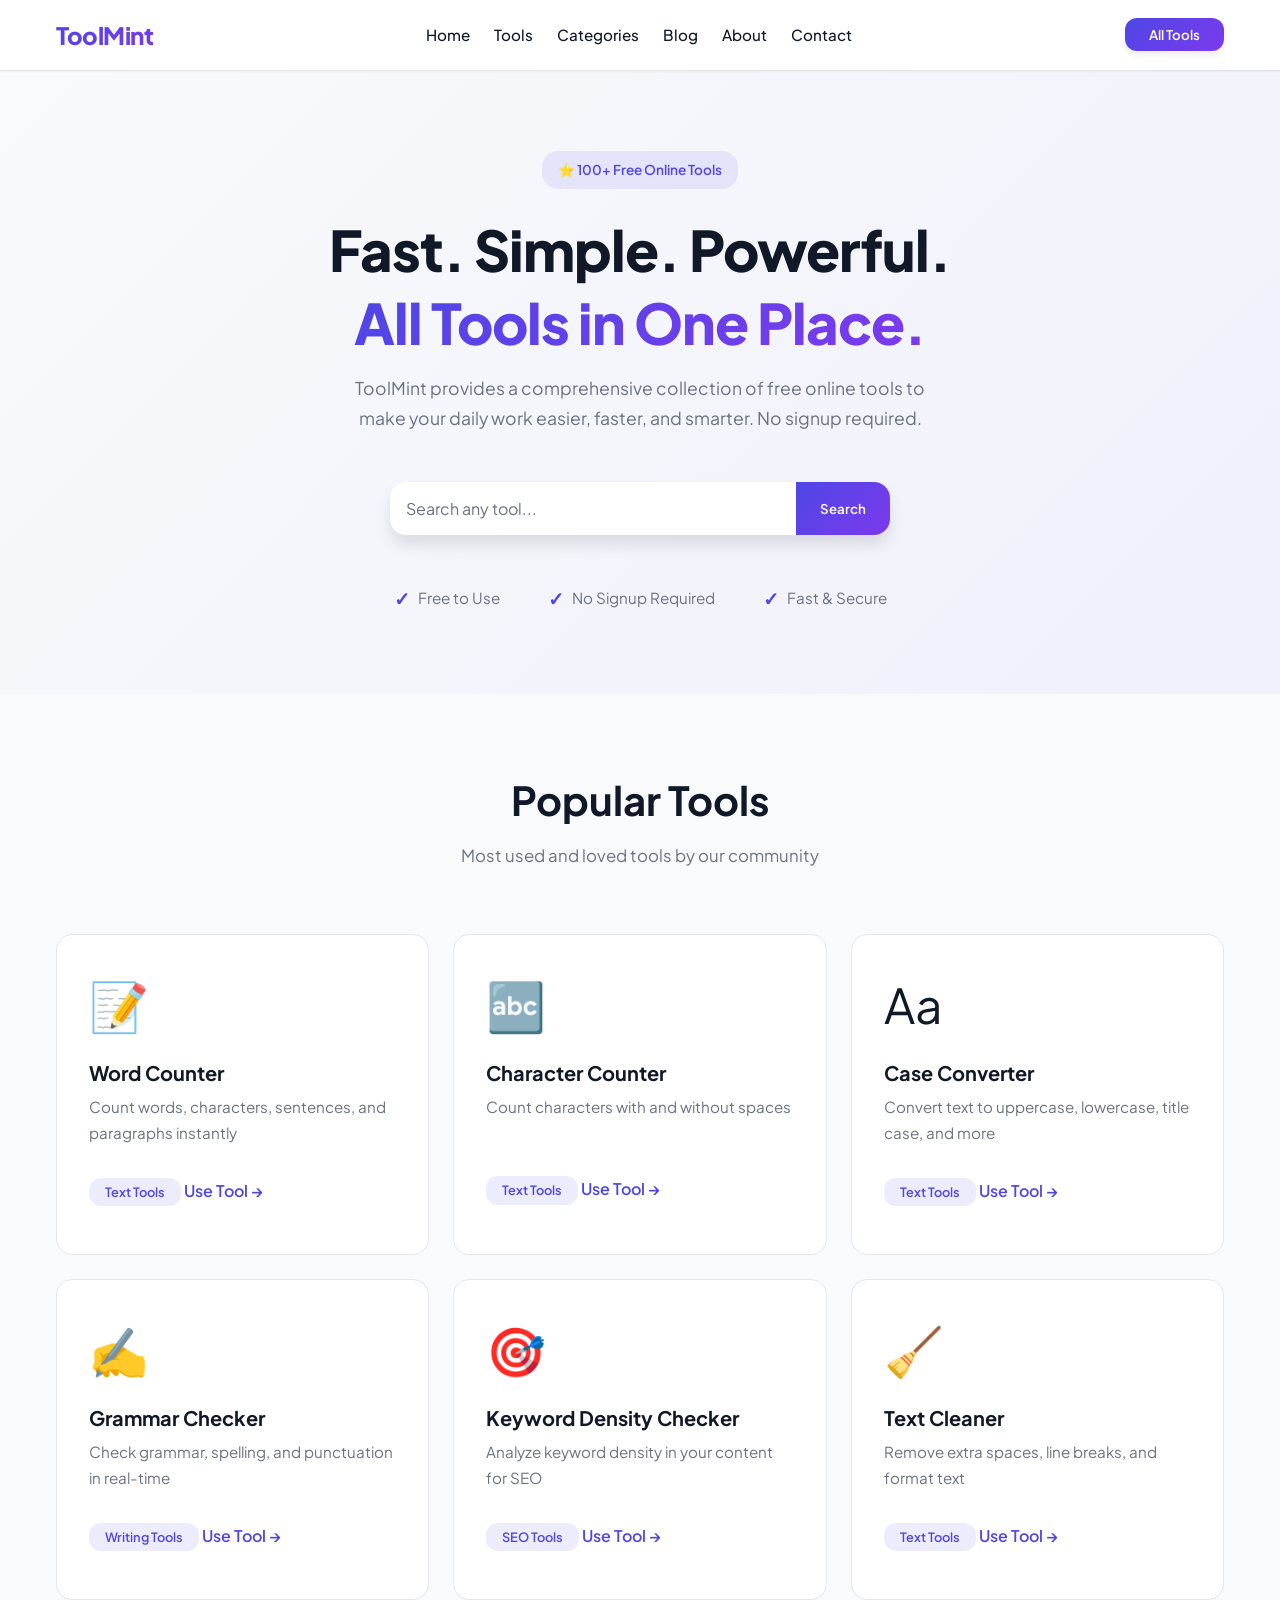
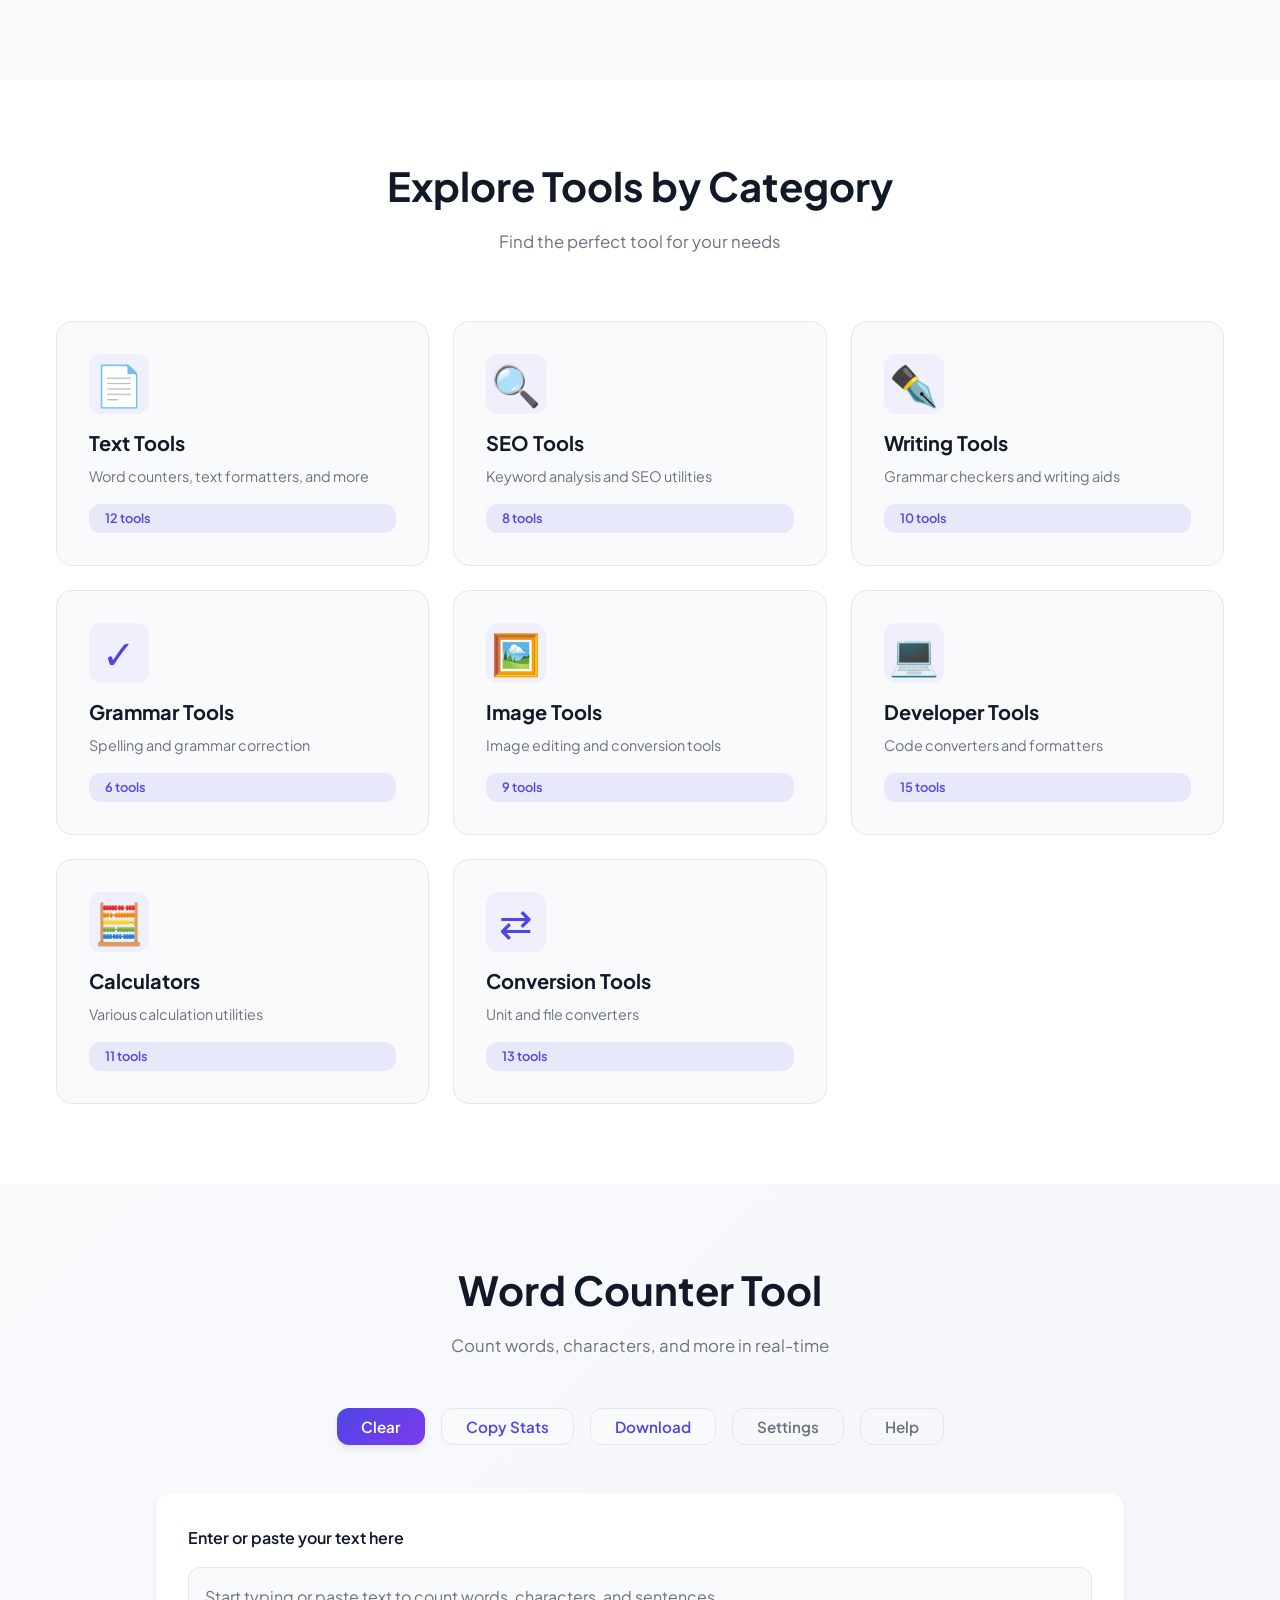
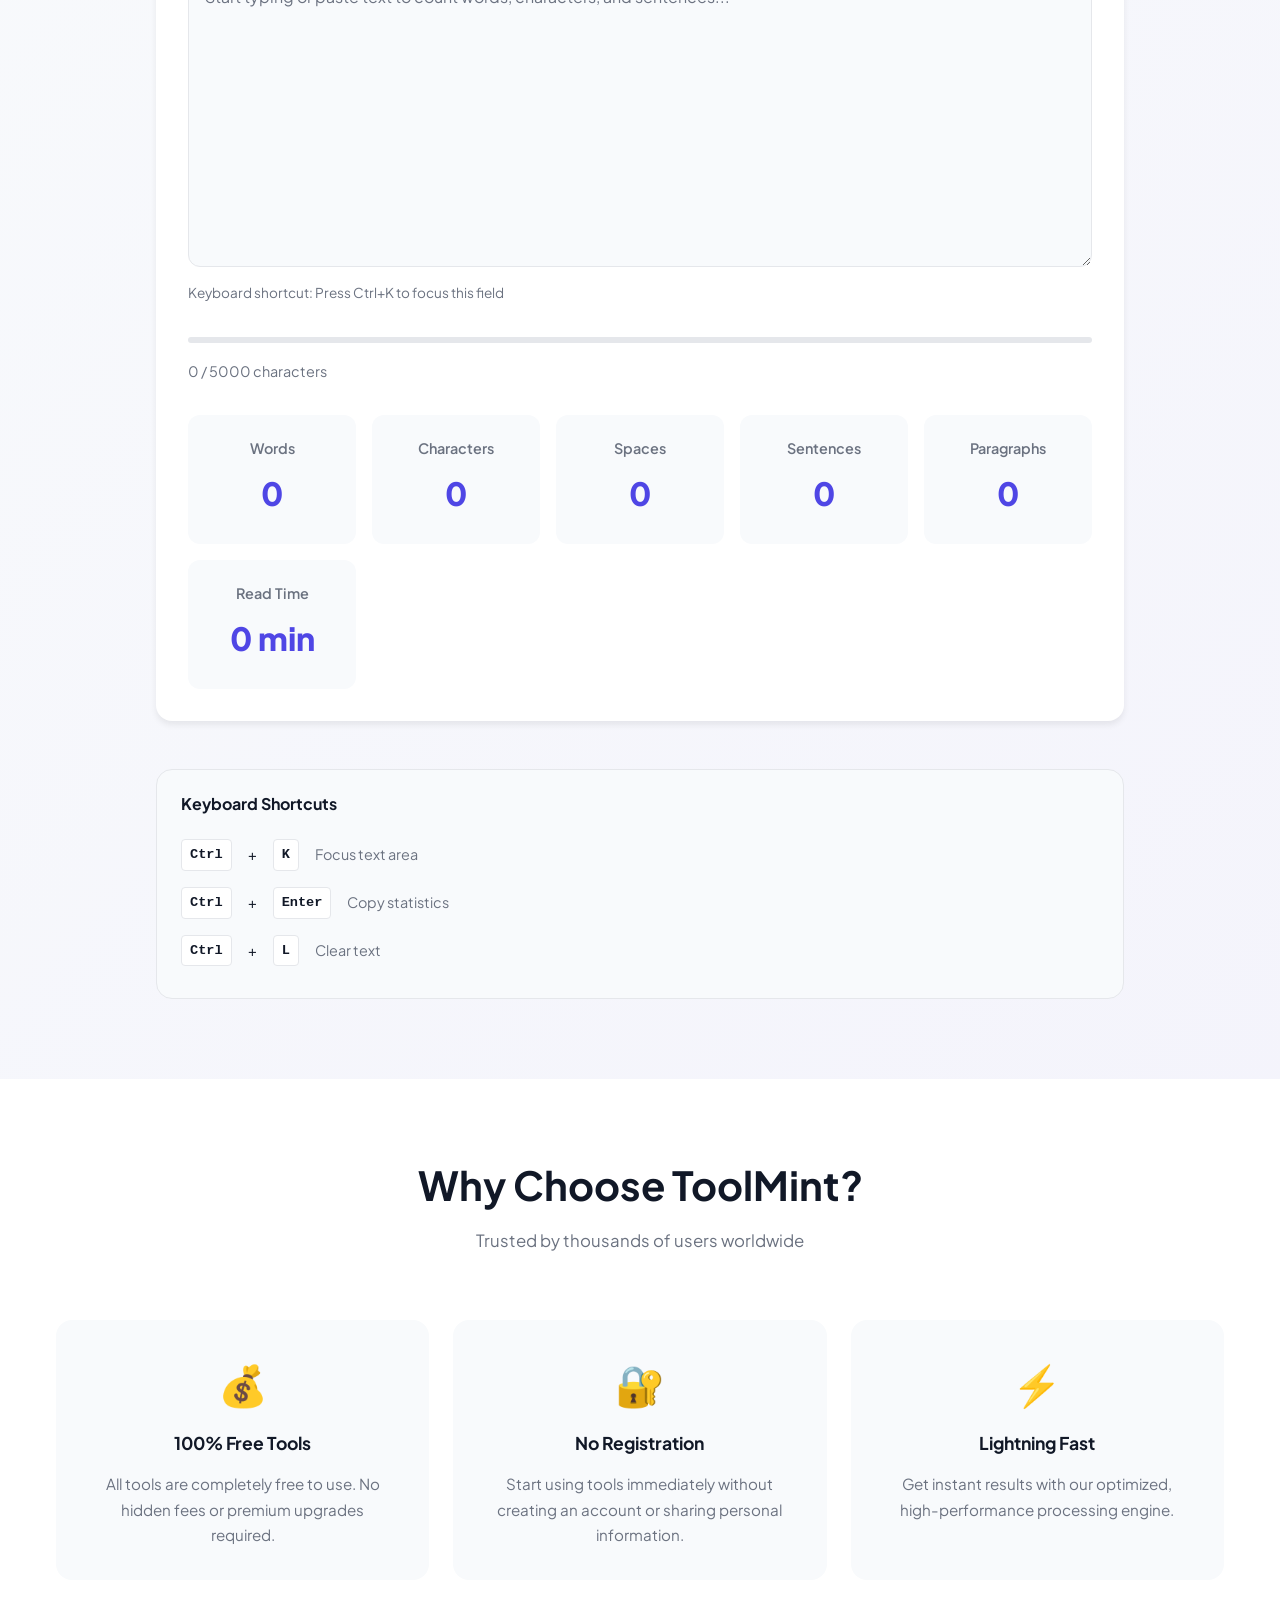
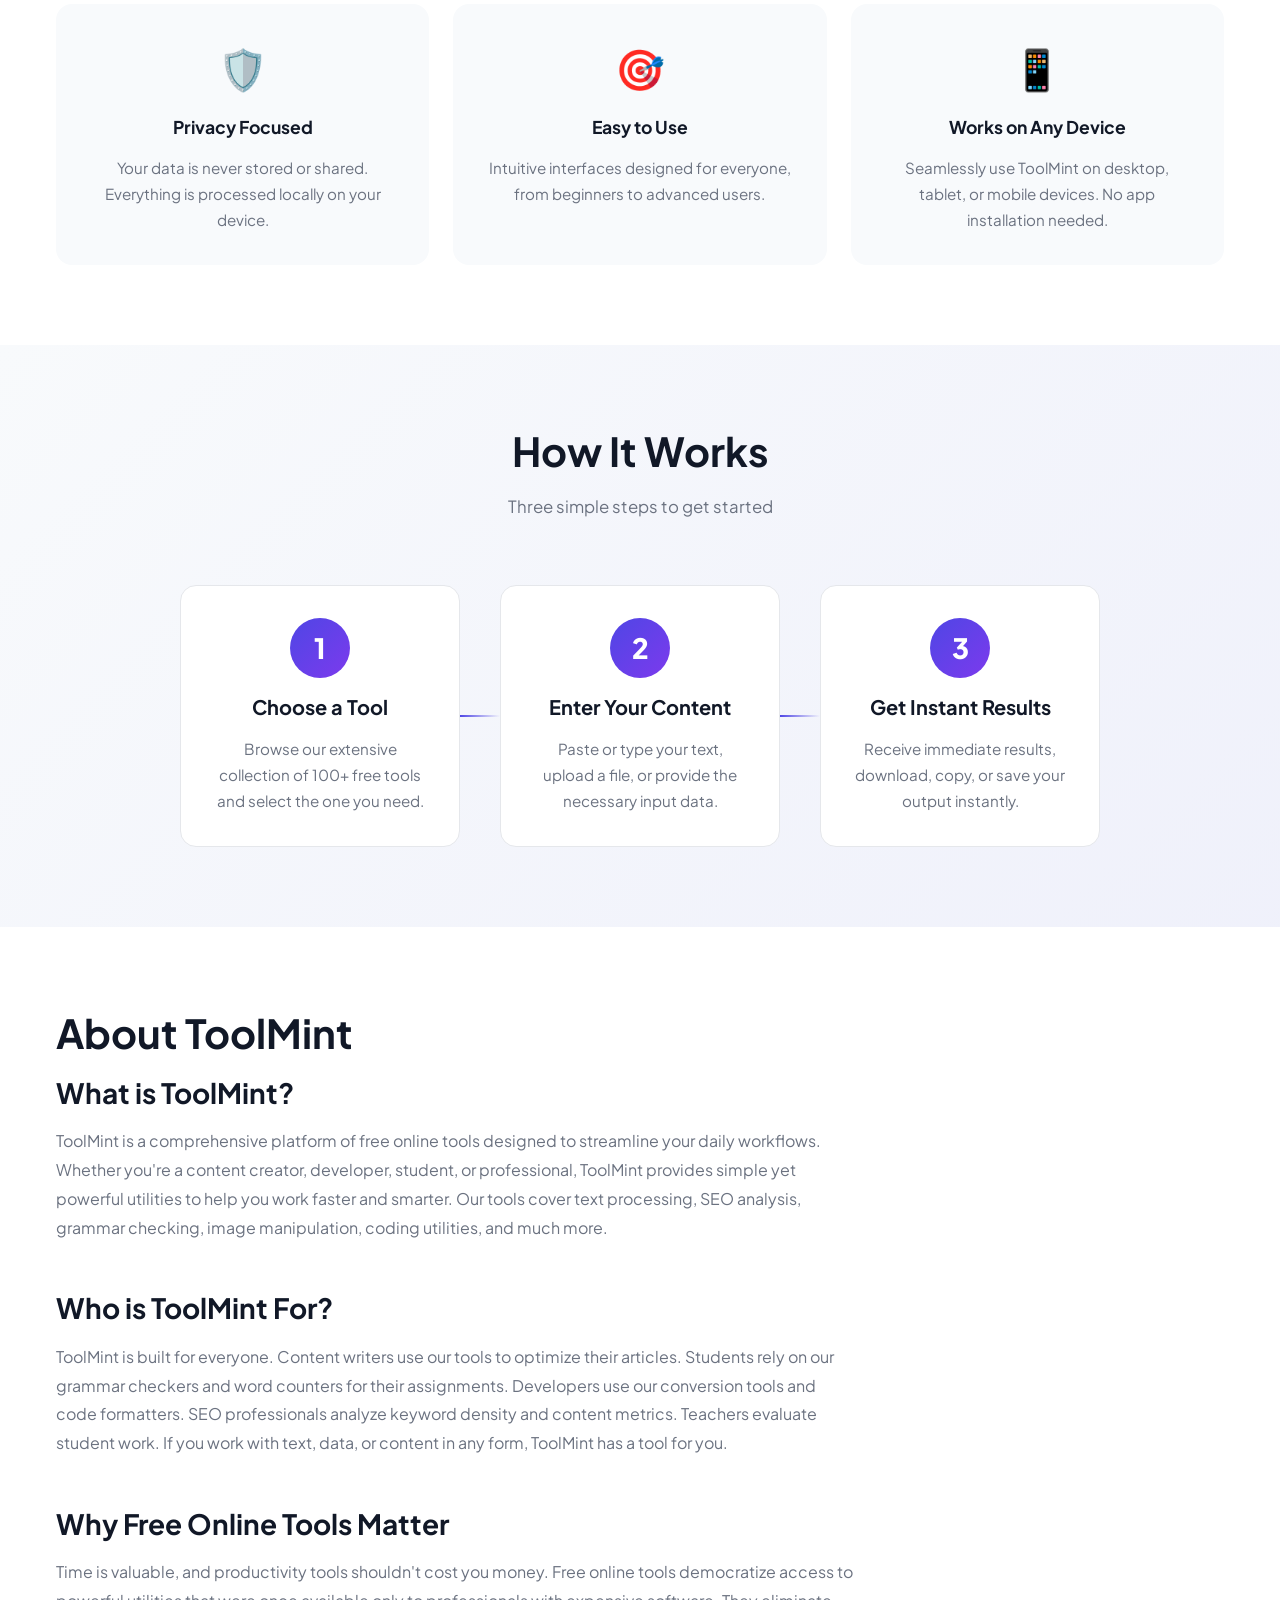
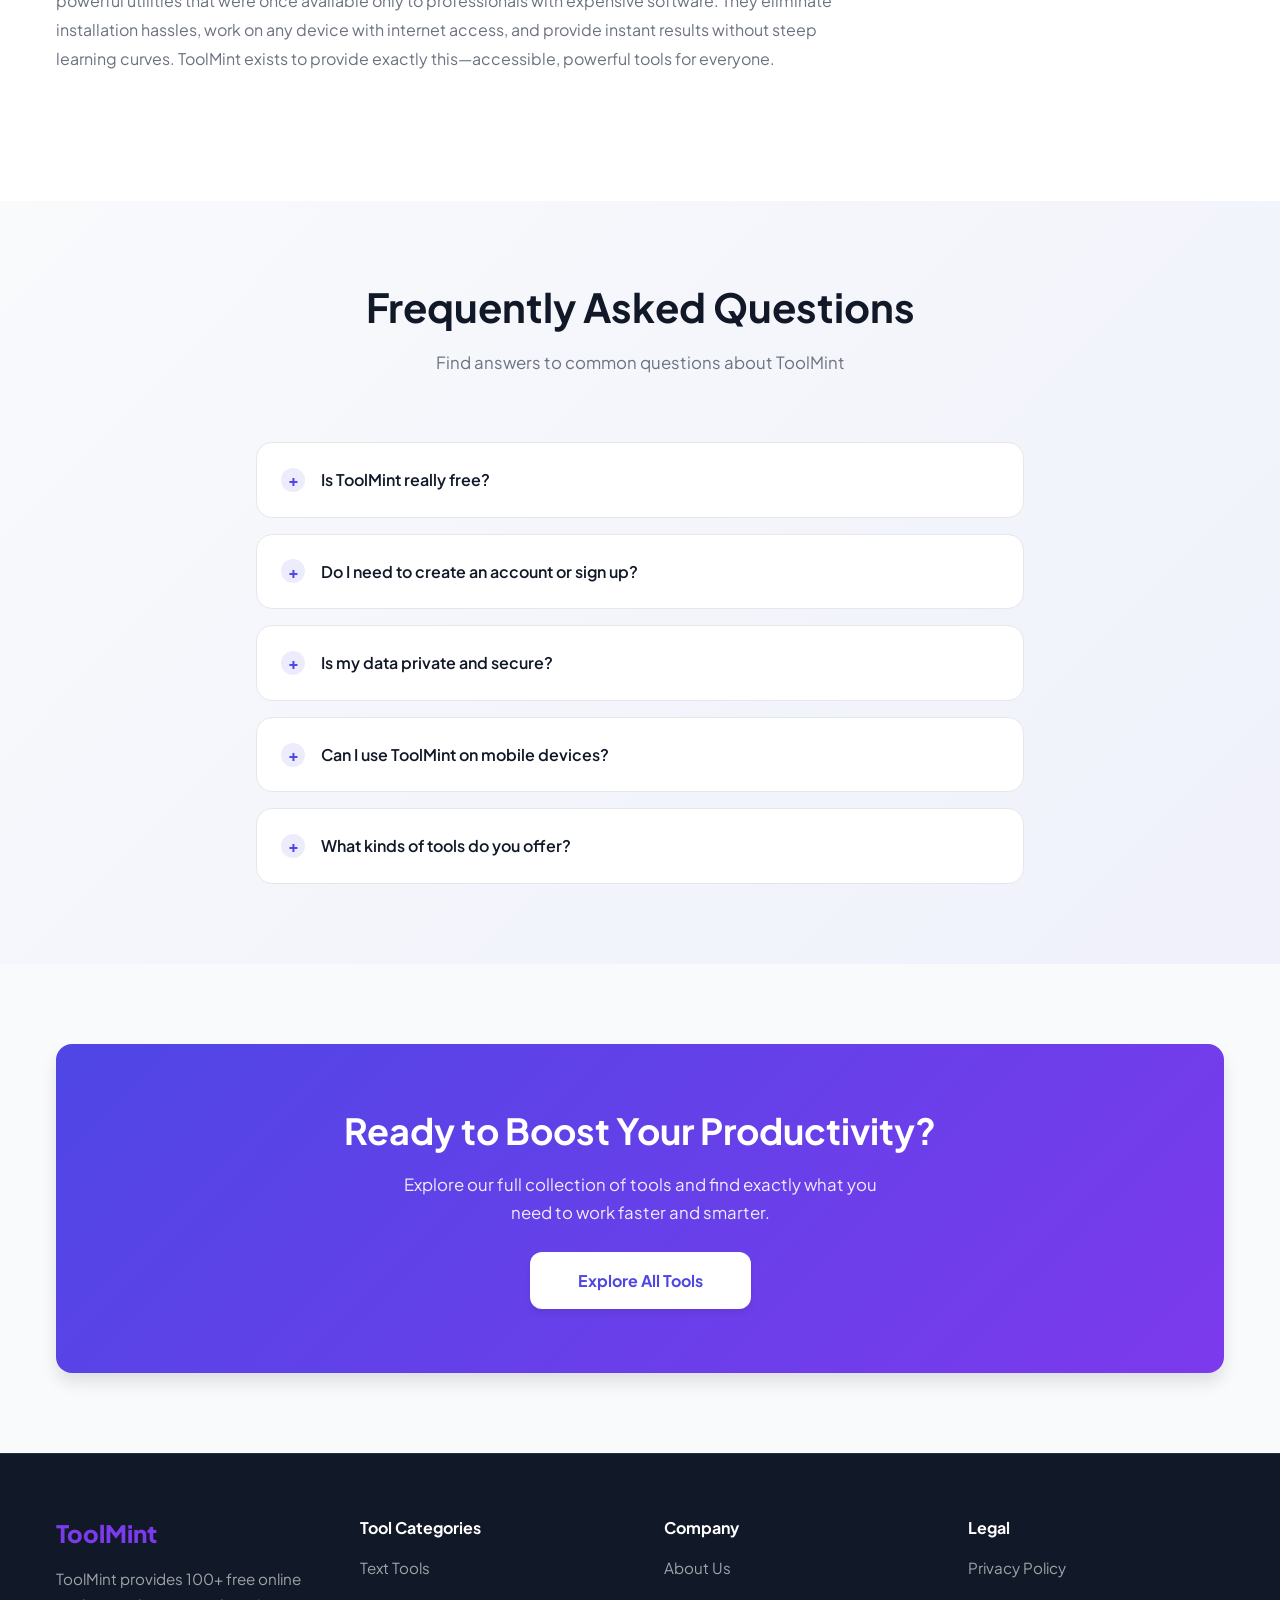
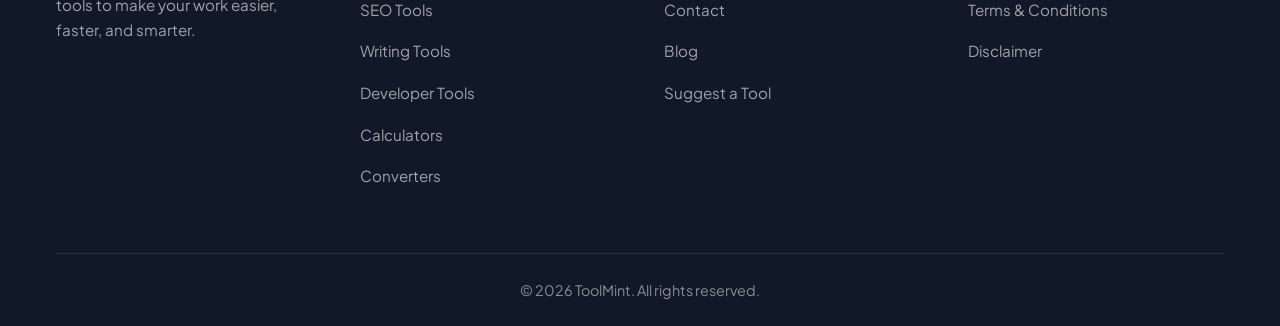
==== commit 33e0d378: "Update index.html" ====
--- a/index.html
+++ b/index.html
@@ -20,7 +20,7 @@
                     <a href="#tools" class="tm-nav-link">Tools</a>
                     <a href="#categories" class="tm-nav-link">Categories</a>
                     <a href="#" class="tm-nav-link">Blog</a>
-                    <a href="#" class="tm-nav-link">About</a>
+                    <a href="#about" class="tm-nav-link">About</a>
                     <a href="#" class="tm-nav-link">Contact</a>
                 </nav>
 
@@ -384,7 +384,7 @@
         </section>
 
         <!-- SEO CONTENT / ABOUT TOOLMINT SECTION -->
-        <section class="tm-about-content">
+        <section class="tm-about-content" id="about">
             <div class="tm-container">
                 <div class="tm-content-wrapper">
                     <h2 class="tm-section-title">About ToolMint</h2>
--- a/style.css
+++ b/style.css
@@ -1,971 +1,1409 @@
-/* ===========================
-   ToolMint Website
-=========================== */
-
-:root{
-  --primary:#4F46E5;
-  --secondary:#7C3AED;
-  --background:#F8FAFC;
-  --card:#FFFFFF;
-  --text:#111827;
-  --border:#E5E7EB;
-}
-
-body{
-  margin:0;
-  font-family:'Plus Jakarta Sans',sans-serif;
-  background:var(--background);
-  color:var(--text);
-}
-
-.tm-container{
-  width:min(1200px,92%);
-  margin:auto;
-}
-.tm-site-header{
-    background:#ffffff;
-    border-bottom:1px solid var(--border);
-    position:sticky;
-    top:0;
-    z-index:1000;
-}
-
-.tm-site-header .tm-container{
-    display:flex;
-    align-items:center;
-    justify-content:space-between;
-    height:80px;
-}
-
-.tm-logo{
-    font-size:28px;
-    font-weight:800;
-    color:var(--primary);
-    text-decoration:none;
-}
-
-.tm-nav{
-    display:flex;
-    gap:32px;
-}
-
-.tm-nav a{
-    text-decoration:none;
-    color:var(--text);
-    font-weight:600;
-    transition:.3s;
-}
-
-.tm-nav a:hover{
-    color:var(--primary);
-}
-
-.tm-header-btn{
-    background:linear-gradient(135deg,#4F46E5,#7C3AED);
-    color:#fff;
-    padding:12px 22px;
-    border-radius:12px;
-    text-decoration:none;
-    font-weight:700;
-}
-.tm-word-counter {
---tm-primary: #6366f1;
---tm-primary-dark: #4f46e5;
---tm-primary-light: #818cf8;
---tm-secondary: #8b5cf6;
---tm-tertiary: #6b7280;
---tm-success: #10b981;
---tm-warning: #f59e0b;
---tm-danger: #ef4444;
---tm-bg-primary: #ffffff;
---tm-bg-secondary: #f9fafb;
---tm-bg-tertiary: #f3f4f6;
---tm-text-primary: #1f2937;
---tm-text-secondary: #6b7280;
---tm-text-tertiary: #9ca3af;
---tm-border: #e5e7eb;
---tm-border-light: #f3f4f6;
---tm-shadow-sm: 0 1px 2px 0 rgba(0, 0, 0, 0.05);
---tm-shadow-md: 0 4px 6px -1px rgba(0, 0, 0, 0.1);
---tm-shadow-lg: 0 10px 15px -3px rgba(0, 0, 0, 0.1);
---tm-shadow-xl: 0 20px 25px -5px rgba(0, 0, 0, 0.1);
---tm-radius-sm: 0.375rem;
---tm-radius-md: 0.5rem;
---tm-radius-lg: 0.75rem;
---tm-radius-xl: 1rem;
---tm-spacing-xs: 0.25rem;
---tm-spacing-sm: 0.5rem;
---tm-spacing-md: 1rem;
---tm-spacing-lg: 1.5rem;
---tm-spacing-xl: 2rem;
---tm-spacing-2xl: 3rem;
---tm-font-sans: 'Plus Jakarta Sans', sans-serif;
---tm-font-mono: 'SFMono-Regular', 'Consolas', 'Liberation Mono', 'Menlo', monospace;
---tm-font-size-xs: 0.75rem;
---tm-font-size-sm: 0.875rem;
---tm-font-size-base: 1rem;
---tm-font-size-lg: 1.125rem;
---tm-font-size-xl: 1.25rem;
---tm-font-size-2xl: 1.5rem;
---tm-font-weight-normal: 400;
---tm-font-weight-medium: 500;
---tm-font-weight-semibold: 600;
---tm-font-weight-bold: 700;
---tm-line-height-tight: 1.25;
---tm-line-height-normal: 1.5;
---tm-line-height-relaxed: 1.75;
---tm-transition-fast: 150ms cubic-bezier(0.4, 0, 0.2, 1);
---tm-transition-base: 200ms cubic-bezier(0.4, 0, 0.2, 1);
---tm-transition-slow: 300ms cubic-bezier(0.4, 0, 0.2, 1);
---tm-z-base: 1;
---tm-z-dropdown: 100;
---tm-z-sticky: 20;
---tm-z-fixed: 30;
---tm-z-modal-overlay: 40;
---tm-z-modal: 50;
---tm-z-toast: 60;
-}
-
-@media (prefers-color-scheme: dark) {
-.tm-word-counter {
---tm-bg-primary: #111827;
---tm-bg-secondary: #1f2937;
---tm-bg-tertiary: #374151;
---tm-text-primary: #f9fafb;
---tm-text-secondary: #d1d5db;
---tm-text-tertiary: #9ca3af;
---tm-border: #374151;
---tm-border-light: #1f2937;
-}
-}
-
-@media (prefers-contrast: more) {
-.tm-word-counter {
---tm-primary: #3730a3;
---tm-text-primary: #000000;
---tm-text-secondary: #404040;
---tm-bg-primary: #ffffff;
-}
-}
-
-.tm-word-counter {
-display: flex;
-flex-direction: column;
-font-family: var(--tm-font-sans);
-font-size: var(--tm-font-size-base);
-line-height: var(--tm-line-height-normal);
-color: var(--tm-text-primary);
-background-color: var(--tm-bg-primary);
-border-radius: var(--tm-radius-lg);
-box-shadow: var(--tm-shadow-md);
-overflow: hidden;
-max-width: 1200px;
-margin: 0 auto;
-transition: background-color var(--tm-transition-base), color var(--tm-transition-base);
-}
-
-.tm-word-counter * {
-box-sizing: border-box;
-}
-
-/* Header */
-.tm-word-counter .tm-header {
-padding: var(--tm-spacing-lg) var(--tm-spacing-xl);
-background: linear-gradient(135deg, var(--tm-primary) 0%, var(--tm-secondary) 100%);
-color: #ffffff;
-border-bottom: 1px solid var(--tm-primary-dark);
-}
-
-.tm-word-counter .tm-header h2 {
-margin: 0 0 var(--tm-spacing-sm) 0;
-font-size: var(--tm-font-size-2xl);
-font-weight: var(--tm-font-weight-bold);
-line-height: var(--tm-line-height-tight);
-}
-
-.tm-word-counter .tm-subtitle {
-margin: 0;
-font-size: var(--tm-font-size-sm);
-font-weight: var(--tm-font-weight-normal);
-opacity: 0.9;
-}
-
-/* Toolbar */
-.tm-word-counter .tm-toolbar {
-display: flex;
-flex-wrap: wrap;
-gap: var(--tm-spacing-sm);
-padding: var(--tm-spacing-lg) var(--tm-spacing-xl);
-background-color: var(--tm-bg-secondary);
-border-bottom: 1px solid var(--tm-border);
-align-items: center;
-}
-
-/* Buttons */
-.tm-word-counter .tm-button {
-display: inline-flex;
-align-items: center;
-justify-content: center;
-padding: var(--tm-spacing-sm) var(--tm-spacing-lg);
-font-family: var(--tm-font-sans);
-font-size: var(--tm-font-size-sm);
-font-weight: var(--tm-font-weight-medium);
-line-height: var(--tm-line-height-tight);
-border: 1px solid transparent;
-border-radius: var(--tm-radius-md);
-cursor: pointer;
-transition: all var(--tm-transition-fast);
-white-space: nowrap;
-user-select: none;
-position: relative;
-overflow: hidden;
-}
-
-.tm-word-counter .tm-button:disabled {
-opacity: 0.5;
-cursor: not-allowed;
-pointer-events: none;
-}
-
-.tm-word-counter .tm-button-primary {
-background-color: var(--tm-primary);
-color: #ffffff;
-border-color: var(--tm-primary);
-}
-
-.tm-word-counter .tm-button-primary:hover:not(:disabled) {
-background-color: var(--tm-primary-dark);
-border-color: var(--tm-primary-dark);
-box-shadow: var(--tm-shadow-md);
-transform: translateY(-2px);
-}
-
-.tm-word-counter .tm-button-primary:active:not(:disabled) {
-transform: translateY(0);
-box-shadow: var(--tm-shadow-sm);
-}
-
-.tm-word-counter .tm-button-primary:focus-visible {
-outline: 2px solid var(--tm-primary);
-outline-offset: 2px;
-}
-
-.tm-word-counter .tm-button-secondary {
-background-color: var(--tm-bg-tertiary);
-color: var(--tm-text-primary);
-border-color: var(--tm-border);
-}
-
-.tm-word-counter .tm-button-secondary:hover:not(:disabled) {
-background-color: var(--tm-border);
-border-color: var(--tm-text-secondary);
-box-shadow: var(--tm-shadow-md);
-transform: translateY(-2px);
-}
-
-.tm-word-counter .tm-button-secondary:active:not(:disabled) {
-transform: translateY(0);
-box-shadow: var(--tm-shadow-sm);
-}
-
-.tm-word-counter .tm-button-secondary:focus-visible {
-outline: 2px solid var(--tm-primary);
-outline-offset: 2px;
-}
-
-.tm-word-counter .tm-button-tertiary {
-background-color: transparent;
-color: var(--tm-text-secondary);
-border-color: transparent;
-}
-
-.tm-word-counter .tm-button-tertiary:hover:not(:disabled) {
-background-color: var(--tm-bg-tertiary);
-color: var(--tm-text-primary);
-}
-
-.tm-word-counter .tm-button-tertiary:active:not(:disabled) {
-background-color: var(--tm-border);
-}
-
-.tm-word-counter .tm-button-tertiary:focus-visible {
-outline: 2px solid var(--tm-primary);
-outline-offset: 2px;
-}
-
-/* Main Content */
-.tm-word-counter .tm-main-content {
-flex: 1;
-display: flex;
-flex-direction: column;
-padding: var(--tm-spacing-xl);
-gap: var(--tm-spacing-xl);
-}
-
-/* Textarea Wrapper */
-.tm-word-counter .tm-textarea-wrapper {
-display: flex;
-flex-direction: column;
-gap: var(--tm-spacing-md);
-position: relative;
-}
-
-.tm-word-counter .tm-label {
-display: block;
-font-size: var(--tm-font-size-sm);
-font-weight: var(--tm-font-weight-semibold);
-color: var(--tm-text-primary);
-margin-bottom: var(--tm-spacing-xs);
-}
-
-.tm-word-counter .tm-textarea {
-display: block;
-width: 100%;
-min-height: 300px;
-padding: var(--tm-spacing-lg);
-font-family: var(--tm-font-sans);
-font-size: var(--tm-font-size-base);
-line-height: var(--tm-line-height-relaxed);
-color: var(--tm-text-primary);
-background-color: var(--tm-bg-tertiary);
-border: 2px solid var(--tm-border);
-border-radius: var(--tm-radius-md);
-resize: vertical;
-transition: all var(--tm-transition-base);
--webkit-appearance: none;
-appearance: none;
-}
-
-.tm-word-counter .tm-textarea:focus {
-outline: none;
-background-color: var(--tm-bg-primary);
-border-color: var(--tm-primary);
-box-shadow: 0 0 0 3px rgba(99, 102, 241, 0.1);
-}
-
-.tm-word-counter .tm-textarea:disabled {
-opacity: 0.6;
-cursor: not-allowed;
-background-color: var(--tm-bg-secondary);
-}
-
-.tm-word-counter .tm-help-text {
-font-size: var(--tm-font-size-xs);
-color: var(--tm-text-tertiary);
-margin: 0;
-}
-
-/* Drag & Drop Area */
-.tm-word-counter .tm-drag-drop-overlay {
-position: absolute;
-top: var(--tm-spacing-lg);
-left: var(--tm-spacing-lg);
-right: var(--tm-spacing-lg);
-bottom: 0;
-background-color: rgba(99, 102, 241, 0.05);
-border: 2px dashed var(--tm-primary);
-border-radius: var(--tm-radius-md);
-display: flex;
-align-items: center;
-justify-content: center;
-opacity: 0;
-pointer-events: none;
-transition: all var(--tm-transition-base);
-z-index: var(--tm-z-base);
-}
-
-.tm-word-counter .tm-drag-drop-overlay.tm-active {
-opacity: 1;
-pointer-events: auto;
-z-index: 10;
-}
-
-.tm-word-counter .tm-drag-drop-text {
-font-size: var(--tm-font-size-lg);
-font-weight: var(--tm-font-weight-semibold);
-color: var(--tm-primary);
-margin: 0;
-}
-
-/* Character Limit */
-.tm-word-counter .tm-character-limit {
-display: flex;
-flex-direction: column;
-gap: var(--tm-spacing-sm);
-}
-
-.tm-word-counter .tm-limit-bar {
-width: 100%;
-height: 6px;
-background-color: var(--tm-bg-tertiary);
-border-radius: var(--tm-radius-md);
-overflow: hidden;
-}
-
-.tm-word-counter .tm-limit-progress {
-height: 100%;
-background: linear-gradient(90deg, var(--tm-primary) 0%, var(--tm-secondary) 100%);
-border-radius: var(--tm-radius-md);
-transition: width var(--tm-transition-base);
-width: 0%;
-}
-
-.tm-word-counter .tm-character-limit.tm-warning .tm-limit-progress {
-background: linear-gradient(90deg, var(--tm-warning) 0%, #f97316 100%);
-}
-
-.tm-word-counter .tm-character-limit.tm-danger .tm-limit-progress {
-background: linear-gradient(90deg, var(--tm-danger) 0%, #dc2626 100%);
-}
-
-.tm-word-counter .tm-limit-text {
-font-size: var(--tm-font-size-xs);
-color: var(--tm-text-secondary);
-margin: 0;
-}
-
-.tm-word-counter .tm-character-limit.tm-warning .tm-limit-text {
-color: var(--tm-warning);
-}
-
-.tm-word-counter .tm-character-limit.tm-danger .tm-limit-text {
-color: var(--tm-danger);
-}
-
-/* Statistics */
-.tm-word-counter .tm-statistics {
-display: grid;
-grid-template-columns: repeat(auto-fit, minmax(160px, 1fr));
-gap: var(--tm-spacing-lg);
-padding: var(--tm-spacing-lg);
-background-color: var(--tm-bg-secondary);
-border-radius: var(--tm-radius-lg);
-}
-
-.tm-word-counter .tm-stat-card {
-display: flex;
-flex-direction: column;
-gap: var(--tm-spacing-sm);
-padding: var(--tm-spacing-lg);
-background-color: var(--tm-bg-primary);
-border: 1px solid var(--tm-border);
-border-radius: var(--tm-radius-md);
-text-align: center;
-transition: all var(--tm-transition-base);
-}
-
-.tm-word-counter .tm-stat-card:hover {
-border-color: var(--tm-primary);
-box-shadow: var(--tm-shadow-md);
-transform: translateY(-2px);
-}
-
-.tm-word-counter .tm-stat-label {
-margin: 0;
-font-size: var(--tm-font-size-sm);
-font-weight: var(--tm-font-weight-medium);
-color: var(--tm-text-secondary);
-text-transform: uppercase;
-letter-spacing: 0.5px;
-}
-
-.tm-word-counter .tm-stat-value {
-margin: 0;
-font-size: var(--tm-font-size-2xl);
-font-weight: var(--tm-font-weight-bold);
-color: var(--tm-primary);
-line-height: var(--tm-line-height-tight);
-}
-
-/* Keyboard Shortcuts */
-.tm-word-counter .tm-shortcuts {
-padding: var(--tm-spacing-lg);
-background-color: var(--tm-bg-secondary);
-border-top: 1px solid var(--tm-border);
-border-radius: 0;
-}
-
-.tm-word-counter .tm-shortcuts-title {
-margin: 0 0 var(--tm-spacing-md) 0;
-font-size: var(--tm-font-size-sm);
-font-weight: var(--tm-font-weight-semibold);
-color: var(--tm-text-primary);
-text-transform: uppercase;
-letter-spacing: 0.5px;
-}
-
-.tm-word-counter .tm-shortcuts-list {
-display: grid;
-grid-template-columns: repeat(auto-fit, minmax(250px, 1fr));
-gap: var(--tm-spacing-md);
-list-style: none;
-margin: 0;
-padding: 0;
-}
-
-.tm-word-counter .tm-shortcut-item {
-display: flex;
-align-items: center;
-gap: var(--tm-spacing-md);
-font-size: var(--tm-font-size-sm);
-}
-
-.tm-word-counter .tm-key {
-display: inline-flex;
-align-items: center;
-justify-content: center;
-min-width: 32px;
-height: 32px;
-padding: 0 var(--tm-spacing-sm);
-background-color: var(--tm-bg-primary);
-border: 1px solid var(--tm-border);
-border-radius: var(--tm-radius-sm);
-font-family: var(--tm-font-mono);
-font-size: var(--tm-font-size-xs);
-font-weight: var(--tm-font-weight-semibold);
-box-shadow: 0 2px 4px rgba(0, 0, 0, 0.1);
-}
-
-.tm-word-counter .tm-shortcut-description {
-color: var(--tm-text-secondary);
-}
-
-/* Toast Container */
-.tm-word-counter .tm-toast-container {
-position: fixed;
-bottom: var(--tm-spacing-lg);
-right: var(--tm-spacing-lg);
-z-index: var(--tm-z-toast);
-display: flex;
-flex-direction: column;
-gap: var(--tm-spacing-md);
-pointer-events: none;
-}
-
-.tm-word-counter .tm-toast {
-display: flex;
-align-items: center;
-gap: var(--tm-spacing-md);
-padding: var(--tm-spacing-md) var(--tm-spacing-lg);
-background-color: var(--tm-bg-primary);
-border: 1px solid var(--tm-border);
-border-radius: var(--tm-radius-md);
-box-shadow: var(--tm-shadow-lg);
-font-size: var(--tm-font-size-sm);
-pointer-events: auto;
-animation: tm-slide-in-up 300ms cubic-bezier(0.34, 1.56, 0.64, 1);
-}
-
-.tm-word-counter .tm-toast.tm-toast-success {
-border-left: 3px solid var(--tm-success);
-}
-
-.tm-word-counter .tm-toast.tm-toast-success .tm-toast-icon {
-color: var(--tm-success);
-}
-
-.tm-word-counter .tm-toast.tm-toast-error {
-border-left: 3px solid var(--tm-danger);
-}
-
-.tm-word-counter .tm-toast.tm-toast-error .tm-toast-icon {
-color: var(--tm-danger);
-}
-
-.tm-word-counter .tm-toast.tm-toast-warning {
-border-left: 3px solid var(--tm-warning);
-}
-
-.tm-word-counter .tm-toast.tm-toast-warning .tm-toast-icon {
-color: var(--tm-warning);
-}
-
-.tm-word-counter .tm-toast.tm-toast-info {
-border-left: 3px solid var(--tm-primary);
-}
-
-.tm-word-counter .tm-toast.tm-toast-info .tm-toast-icon {
-color: var(--tm-primary);
-}
-
-.tm-word-counter .tm-toast-exit {
-animation: tm-slide-out-down 300ms cubic-bezier(0.34, 1.56, 0.64, 1) forwards;
-}
-
-/* Modal */
-.tm-word-counter .tm-modal {
-display: none;
-position: fixed;
-inset: 0;
-z-index: var(--tm-z-modal-overlay);
-}
-
-.tm-word-counter .tm-modal[aria-hidden="false"] {
-display: flex;
-align-items: center;
-justify-content: center;
-}
-
-.tm-word-counter .tm-modal-overlay {
-position: absolute;
-inset: 0;
-background-color: rgba(0, 0, 0, 0.5);
-animation: tm-fade-in 200ms cubic-bezier(0.4, 0, 0.2, 1);
-}
-
-.tm-word-counter .tm-modal-content {
-position: relative;
-z-index: var(--tm-z-modal);
-background-color: var(--tm-bg-primary);
-border-radius: var(--tm-radius-lg);
-box-shadow: var(--tm-shadow-xl);
-max-width: 500px;
-width: 90%;
-max-height: 90vh;
-overflow-y: auto;
-animation: tm-scale-in 200ms cubic-bezier(0.34, 1.56, 0.64, 1);
-}
-
-.tm-word-counter .tm-modal-header {
-display: flex;
-align-items: center;
-justify-content: space-between;
-padding: var(--tm-spacing-lg);
-border-bottom: 1px solid var(--tm-border);
-gap: var(--tm-spacing-md);
-}
-
-.tm-word-counter .tm-modal-title {
-margin: 0;
-font-size: var(--tm-font-size-lg);
-font-weight: var(--tm-font-weight-bold);
-color: var(--tm-text-primary);
-}
-
-.tm-word-counter .tm-modal-close {
-display: flex;
-align-items: center;
-justify-content: center;
-width: 32px;
-height: 32px;
-background-color: transparent;
-border: 1px solid transparent;
-border-radius: var(--tm-radius-md);
-font-size: var(--tm-font-size-2xl);
-color: var(--tm-text-secondary);
-cursor: pointer;
-transition: all var(--tm-transition-fast);
-}
-
-.tm-word-counter .tm-modal-close:hover {
-background-color: var(--tm-bg-tertiary);
-color: var(--tm-text-primary);
-}
-
-.tm-word-counter .tm-modal-close:focus-visible {
-outline: 2px solid var(--tm-primary);
-outline-offset: 2px;
-}
-
-.tm-word-counter .tm-modal-body {
-padding: var(--tm-spacing-lg);
-display: flex;
-flex-direction: column;
-gap: var(--tm-spacing-lg);
-}
-
-.tm-word-counter .tm-setting-item {
-display: flex;
-flex-direction: column;
-gap: var(--tm-spacing-sm);
-}
-
-.tm-word-counter .tm-setting-label {
-font-size: var(--tm-font-size-sm);
-font-weight: var(--tm-font-weight-medium);
-color: var(--tm-text-primary);
-}
-
-.tm-word-counter .tm-setting-input {
-padding: var(--tm-spacing-sm) var(--tm-spacing-md);
-font-family: var(--tm-font-sans);
-font-size: var(--tm-font-size-sm);
-color: var(--tm-text-primary);
-background-color: var(--tm-bg-tertiary);
-border: 1px solid var(--tm-border);
-border-radius: var(--tm-radius-md);
-transition: all var(--tm-transition-fast);
--webkit-appearance: none;
-appearance: none;
-}
-
-.tm-word-counter .tm-setting-input:focus {
-outline: none;
-background-color: var(--tm-bg-primary);
-border-color: var(--tm-primary);
-box-shadow: 0 0 0 3px rgba(99, 102, 241, 0.1);
-}
-
-.tm-word-counter .tm-modal-footer {
-display: flex;
-gap: var(--tm-spacing-md);
-padding: var(--tm-spacing-lg);
-border-top: 1px solid var(--tm-border);
-justify-content: flex-end;
-}
-
-/* Screen Reader Only */
-.tm-word-counter .tm-sr-only {
-position: absolute;
-width: 1px;
-height: 1px;
-padding: 0;
-margin: -1px;
-overflow: hidden;
-clip: rect(0, 0, 0, 0);
-white-space: nowrap;
-border-width: 0;
-}
-
-/* Animations */
-@keyframes tm-slide-in-up {
-from {
-opacity: 0;
-transform: translateY(20px);
-}
-to {
-opacity: 1;
-transform: translateY(0);
-}
-}
-
-@keyframes tm-slide-out-down {
-from {
-opacity: 1;
-transform: translateY(0);
-}
-to {
-opacity: 0;
-transform: translateY(20px);
-}
-}
-
-@keyframes tm-fade-in {
-from {
-opacity: 0;
-}
-to {
-opacity: 1;
-}
-}
-
-@keyframes tm-scale-in {
-from {
-opacity: 0;
-transform: scale(0.95);
-}
-to {
-opacity: 1;
-transform: scale(1);
-}
-}
-
-/* Responsive Design */
+@import url('https://fonts.googleapis.com/css2?family=Plus+Jakarta+Sans:wght@300;400;500;600;700;800&display=swap');
+
+:root {
+    --color-primary: #4F46E5;
+    --color-secondary: #7C3AED;
+    --color-background: #F8FAFC;
+    --color-cards: #FFFFFF;
+    --color-text-main: #111827;
+    --color-text-muted: #6B7280;
+    --color-border: #E5E7EB;
+    
+    --radius-sm: 6px;
+    --radius-md: 12px;
+    --radius-lg: 16px;
+    
+    --shadow-sm: 0 1px 2px rgba(0, 0, 0, 0.05);
+    --shadow-md: 0 4px 6px rgba(0, 0, 0, 0.07);
+    --shadow-lg: 0 10px 15px rgba(0, 0, 0, 0.1);
+    --shadow-xl: 0 20px 25px rgba(0, 0, 0, 0.12);
+    
+    --space-xs: 4px;
+    --space-sm: 8px;
+    --space-md: 16px;
+    --space-lg: 24px;
+    --space-xl: 32px;
+    --space-2xl: 48px;
+    --space-3xl: 64px;
+    --space-4xl: 80px;
+    
+    --transition: 0.3s cubic-bezier(0.4, 0, 0.2, 1);
+    --transition-fast: 0.15s cubic-bezier(0.4, 0, 0.2, 1);
+}
+
+* {
+    margin: 0;
+    padding: 0;
+    box-sizing: border-box;
+}
+
+html {
+    scroll-behavior: smooth;
+}
+
+body {
+    font-family: 'Plus Jakarta Sans', -apple-system, BlinkMacSystemFont, 'Segoe UI', sans-serif;
+    color: var(--color-text-main);
+    background-color: var(--color-background);
+    line-height: 1.6;
+    -webkit-font-smoothing: antialiased;
+    -moz-osx-font-smoothing: grayscale;
+}
+
+.tm-container {
+    max-width: 1200px;
+    margin: 0 auto;
+    padding: 0 var(--space-md);
+}
+
+h1, h2, h3, h4, h5, h6 {
+    font-weight: 700;
+    line-height: 1.3;
+    color: var(--color-text-main);
+}
+
+h1 {
+    font-size: clamp(2rem, 5vw, 3.5rem);
+}
+
+h2 {
+    font-size: clamp(1.75rem, 4vw, 2.5rem);
+}
+
+h3 {
+    font-size: clamp(1.25rem, 3vw, 1.75rem);
+}
+
+p {
+    color: var(--color-text-muted);
+    line-height: 1.7;
+}
+
+a {
+    color: var(--color-primary);
+    text-decoration: none;
+    transition: color var(--transition);
+}
+
+a:hover {
+    color: var(--color-secondary);
+}
+
+button {
+    font-family: inherit;
+    cursor: pointer;
+    border: none;
+    transition: all var(--transition);
+}
+
+input, textarea {
+    font-family: inherit;
+}
+
+textarea {
+    resize: vertical;
+}
+
+@media (prefers-reduced-motion: reduce) {
+    * {
+        animation-duration: 0.01ms !important;
+        animation-iteration-count: 1 !important;
+        transition-duration: 0.01ms !important;
+    }
+}
+
+/* HEADER / NAVBAR */
+.tm-header {
+    background-color: var(--color-cards);
+    border-bottom: 1px solid var(--color-border);
+    position: sticky;
+    top: 0;
+    z-index: 100;
+    box-shadow: var(--shadow-sm);
+}
+
+.tm-header .tm-container {
+    display: flex;
+    align-items: center;
+    justify-content: space-between;
+    min-height: 70px;
+}
+
+.tm-header-wrapper {
+    display: flex;
+    align-items: center;
+    justify-content: space-between;
+    width: 100%;
+    gap: var(--space-lg);
+}
+
+.tm-logo {
+    font-size: 1.5rem;
+    font-weight: 800;
+    background: linear-gradient(135deg, var(--color-primary) 0%, var(--color-secondary) 100%);
+    -webkit-background-clip: text;
+    -webkit-text-fill-color: transparent;
+    background-clip: text;
+    text-decoration: none;
+    white-space: nowrap;
+    letter-spacing: -0.5px;
+}
+
+.tm-nav {
+    display: flex;
+    gap: var(--space-lg);
+    flex: 1;
+    justify-content: center;
+}
+
+.tm-nav-link {
+    color: var(--color-text-main);
+    font-weight: 500;
+    font-size: 0.95rem;
+    position: relative;
+}
+
+.tm-nav-link::after {
+    content: '';
+    position: absolute;
+    bottom: -4px;
+    left: 0;
+    width: 0;
+    height: 2px;
+    background: var(--color-primary);
+    transition: width var(--transition);
+}
+
+.tm-nav-link:hover::after {
+    width: 100%;
+}
+
+.tm-btn-all-tools {
+    padding: var(--space-sm) var(--space-lg);
+    background: linear-gradient(135deg, var(--color-primary) 0%, var(--color-secondary) 100%);
+    color: white;
+    border-radius: var(--radius-md);
+    font-weight: 600;
+    box-shadow: var(--shadow-md);
+    white-space: nowrap;
+}
+
+.tm-btn-all-tools:hover {
+    box-shadow: var(--shadow-lg);
+    transform: translateY(-2px);
+}
+
+.tm-mobile-menu-btn {
+    display: none;
+    flex-direction: column;
+    gap: 5px;
+    background: none;
+    width: 28px;
+    height: 28px;
+    padding: 0;
+}
+
+.tm-mobile-menu-btn span {
+    width: 100%;
+    height: 2.5px;
+    background-color: var(--color-text-main);
+    border-radius: 2px;
+    transition: all var(--transition);
+}
+
 @media (max-width: 768px) {
-.tm-word-counter .tm-main-content {
-padding: var(--tm-spacing-lg);
-gap: var(--tm-spacing-lg);
-}
-
-.tm-word-counter .tm-textarea {
-min-height: 200px;
-}
-
-.tm-word-counter .tm-toolbar {
-flex-direction: column;
-align-items: stretch;
-}
-
-.tm-word-counter .tm-button {
-width: 100%;
-}
-
-.tm-word-counter .tm-statistics {
-grid-template-columns: repeat(2, 1fr);
-gap: var(--tm-spacing-md);
-padding: var(--tm-spacing-md);
-}
-
-.tm-word-counter .tm-stat-card {
-padding: var(--tm-spacing-md);
-}
-
-.tm-word-counter .tm-shortcuts-list {
-grid-template-columns: 1fr;
-}
-
-.tm-word-counter .tm-modal-content {
-width: 95%;
-}
-
-.tm-word-counter .tm-toast-container {
-left: var(--tm-spacing-lg);
-right: var(--tm-spacing-lg);
-bottom: var(--tm-spacing-lg);
-}
+    .tm-nav {
+        display: none;
+    }
+    
+    .tm-mobile-menu-btn {
+        display: flex;
+    }
+    
+    .tm-btn-all-tools {
+        padding: var(--space-xs) var(--space-md);
+        font-size: 0.9rem;
+    }
+}
+
+/* HERO SECTION */
+.tm-hero {
+    background: linear-gradient(135deg, var(--color-background) 0%, rgba(79, 70, 229, 0.05) 100%);
+    padding: var(--space-4xl) var(--space-md);
+    text-align: center;
+}
+
+.tm-hero .tm-container {
+    max-width: 900px;
+}
+
+.tm-hero-badge {
+    display: inline-block;
+    padding: var(--space-sm) var(--space-md);
+    background-color: rgba(79, 70, 229, 0.1);
+    color: var(--color-primary);
+    border-radius: var(--radius-lg);
+    font-size: 0.85rem;
+    font-weight: 600;
+    margin-bottom: var(--space-lg);
+}
+
+.tm-hero-title {
+    margin-bottom: var(--space-md);
+    font-weight: 800;
+    letter-spacing: -1px;
+}
+
+.tm-hero-title span {
+    background: linear-gradient(135deg, var(--color-primary) 0%, var(--color-secondary) 100%);
+    -webkit-background-clip: text;
+    -webkit-text-fill-color: transparent;
+    background-clip: text;
+}
+
+.tm-hero-description {
+    font-size: 1.1rem;
+    max-width: 600px;
+    margin: 0 auto var(--space-2xl);
+    color: var(--color-text-muted);
+}
+
+.tm-hero-search {
+    display: flex;
+    gap: var(--space-sm);
+    max-width: 500px;
+    margin: 0 auto var(--space-2xl);
+    box-shadow: var(--shadow-lg);
+    border-radius: var(--radius-lg);
+    overflow: hidden;
+    background-color: var(--color-cards);
+}
+
+.tm-search-input {
+    flex: 1;
+    padding: var(--space-md);
+    border: none;
+    background-color: transparent;
+    color: var(--color-text-main);
+    font-size: 1rem;
+    outline: none;
+}
+
+.tm-search-input::placeholder {
+    color: var(--color-text-muted);
+}
+
+.tm-btn-search {
+    padding: 0 var(--space-lg);
+    background: linear-gradient(135deg, var(--color-primary) 0%, var(--color-secondary) 100%);
+    color: white;
+    font-weight: 600;
+    border: none;
+    cursor: pointer;
+}
+
+.tm-btn-search:hover {
+    box-shadow: inset 0 0 10px rgba(0, 0, 0, 0.1);
+}
+
+.tm-hero-trust-indicators {
+    display: flex;
+    justify-content: center;
+    gap: var(--space-2xl);
+    flex-wrap: wrap;
+}
+
+.tm-trust-item {
+    display: flex;
+    align-items: center;
+    gap: var(--space-sm);
+    color: var(--color-text-muted);
+    font-size: 0.95rem;
+}
+
+.tm-trust-icon {
+    color: var(--color-primary);
+    font-weight: 800;
+    font-size: 1.2rem;
+}
+
+@media (max-width: 768px) {
+    .tm-hero {
+        padding: var(--space-2xl) var(--space-md);
+    }
+    
+    .tm-hero-search {
+        flex-direction: column;
+    }
+    
+    .tm-hero-trust-indicators {
+        gap: var(--space-lg);
+    }
+}
+
+/* SECTION HEADER */
+.tm-section-header {
+    text-align: center;
+    margin-bottom: var(--space-3xl);
+}
+
+.tm-section-title {
+    margin-bottom: var(--space-md);
+}
+
+.tm-section-description {
+    font-size: 1.05rem;
+    max-width: 500px;
+    margin: 0 auto;
+    color: var(--color-text-muted);
+}
+
+/* POPULAR TOOLS */
+.tm-popular-tools {
+    padding: var(--space-4xl) var(--space-md);
+}
+
+.tm-tools-grid {
+    display: grid;
+    grid-template-columns: repeat(auto-fit, minmax(300px, 1fr));
+    gap: var(--space-lg);
+}
+
+.tm-tool-card {
+    background-color: var(--color-cards);
+    border: 1px solid var(--color-border);
+    border-radius: var(--radius-lg);
+    padding: var(--space-xl);
+    transition: all var(--transition);
+    cursor: pointer;
+}
+
+.tm-tool-card:hover {
+    box-shadow: var(--shadow-lg);
+    transform: translateY(-4px);
+    border-color: var(--color-primary);
+}
+
+.tm-tool-icon {
+    font-size: 3rem;
+    margin-bottom: var(--space-md);
+    display: inline-block;
+}
+
+.tm-tool-name {
+    font-size: 1.25rem;
+    margin-bottom: var(--space-sm);
+    color: var(--color-text-main);
+}
+
+.tm-tool-description {
+    font-size: 0.95rem;
+    margin-bottom: var(--space-md);
+    color: var(--color-text-muted);
+    min-height: 50px;
+}
+
+.tm-tool-category {
+    display: inline-block;
+    padding: var(--space-xs) var(--space-md);
+    background-color: rgba(79, 70, 229, 0.1);
+    color: var(--color-primary);
+    border-radius: var(--radius-md);
+    font-size: 0.8rem;
+    font-weight: 600;
+    margin-bottom: var(--space-md);
+}
+
+.tm-tool-link {
+    display: inline-block;
+    color: var(--color-primary);
+    font-weight: 600;
+    position: relative;
+    margin-top: var(--space-md);
+}
+
+.tm-tool-link::after {
+    content: '';
+    position: absolute;
+    bottom: -3px;
+    left: 0;
+    width: 0;
+    height: 2px;
+    background: var(--color-primary);
+    transition: width var(--transition);
+}
+
+.tm-tool-link:hover::after {
+    width: 100%;
+}
+
+/* CATEGORIES */
+.tm-categories {
+    padding: var(--space-4xl) var(--space-md);
+    background-color: var(--color-cards);
+}
+
+.tm-categories-grid {
+    display: grid;
+    grid-template-columns: repeat(auto-fit, minmax(280px, 1fr));
+    gap: var(--space-lg);
+}
+
+.tm-category-card {
+    background-color: var(--color-background);
+    border: 1px solid var(--color-border);
+    border-radius: var(--radius-lg);
+    padding: var(--space-xl);
+    text-decoration: none;
+    transition: all var(--transition);
+    display: flex;
+    flex-direction: column;
+    justify-content: space-between;
+}
+
+.tm-category-card:hover {
+    box-shadow: var(--shadow-md);
+    border-color: var(--color-primary);
+    background-color: var(--color-cards);
+    transform: translateY(-2px);
+}
+
+.tm-category-icon {
+    font-size: 2.5rem;
+    margin-bottom: var(--space-md);
+    display: inline-block;
+    width: 60px;
+    height: 60px;
+    display: flex;
+    align-items: center;
+    justify-content: center;
+    background: rgba(79, 70, 229, 0.05);
+    border-radius: var(--radius-md);
+}
+
+.tm-category-title {
+    font-size: 1.25rem;
+    margin-bottom: var(--space-sm);
+    color: var(--color-text-main);
+}
+
+.tm-category-description {
+    font-size: 0.9rem;
+    color: var(--color-text-muted);
+    margin-bottom: var(--space-md);
+    flex-grow: 1;
+}
+
+.tm-category-count {
+    display: inline-block;
+    padding: var(--space-xs) var(--space-md);
+    background: rgba(79, 70, 229, 0.1);
+    color: var(--color-primary);
+    border-radius: var(--radius-md);
+    font-size: 0.8rem;
+    font-weight: 600;
+}
+
+/* WORD COUNTER SECTION */
+.tm-word-counter-section {
+    padding: var(--space-4xl) var(--space-md);
+    background: linear-gradient(135deg, var(--color-background) 0%, rgba(124, 58, 237, 0.03) 100%);
+}
+
+.tm-word-counter-section .tm-container {
+    max-width: 1000px;
+}
+
+.tm-tool-header {
+    text-align: center;
+    margin-bottom: var(--space-2xl);
+}
+
+.tm-tool-title {
+    margin-bottom: var(--space-md);
+}
+
+.tm-tool-subtitle {
+    color: var(--color-text-muted);
+    font-size: 1.05rem;
+}
+
+.tm-toolbar {
+    display: flex;
+    gap: var(--space-md);
+    margin-bottom: var(--space-2xl);
+    flex-wrap: wrap;
+    justify-content: center;
+}
+
+.tm-button {
+    padding: var(--space-sm) var(--space-lg);
+    border-radius: var(--radius-md);
+    font-weight: 600;
+    font-size: 0.95rem;
+    transition: all var(--transition);
+    border: none;
+    cursor: pointer;
+}
+
+.tm-button-primary {
+    background: linear-gradient(135deg, var(--color-primary) 0%, var(--color-secondary) 100%);
+    color: white;
+    box-shadow: var(--shadow-md);
+}
+
+.tm-button-primary:hover {
+    box-shadow: var(--shadow-lg);
+    transform: translateY(-2px);
+}
+
+.tm-button-primary:active {
+    transform: translateY(0);
+}
+
+.tm-button-secondary {
+    background-color: var(--color-background);
+    color: var(--color-primary);
+    border: 1px solid var(--color-border);
+}
+
+.tm-button-secondary:hover {
+    background-color: var(--color-cards);
+    border-color: var(--color-primary);
+}
+
+.tm-button-tertiary {
+    background-color: transparent;
+    color: var(--color-text-muted);
+    border: 1px solid var(--color-border);
+}
+
+.tm-button-tertiary:hover {
+    color: var(--color-primary);
+    border-color: var(--color-primary);
+}
+
+.tm-button:disabled {
+    opacity: 0.5;
+    cursor: not-allowed;
+}
+
+.tm-tool-content {
+    background-color: var(--color-cards);
+    border-radius: var(--radius-lg);
+    padding: var(--space-xl);
+    box-shadow: var(--shadow-md);
+    margin-bottom: var(--space-2xl);
+}
+
+.tm-textarea-wrapper {
+    margin-bottom: var(--space-xl);
+    position: relative;
+}
+
+.tm-label {
+    display: block;
+    font-weight: 600;
+    margin-bottom: var(--space-md);
+    color: var(--color-text-main);
+}
+
+.tm-textarea {
+    width: 100%;
+    min-height: 300px;
+    padding: var(--space-md);
+    border: 1px solid var(--color-border);
+    border-radius: var(--radius-md);
+    font-size: 1rem;
+    line-height: 1.6;
+    resize: vertical;
+    transition: all var(--transition);
+    background-color: var(--color-background);
+}
+
+.tm-textarea:focus {
+    outline: none;
+    border-color: var(--color-primary);
+    box-shadow: 0 0 0 3px rgba(79, 70, 229, 0.1);
+    background-color: var(--color-cards);
+}
+
+.tm-textarea::placeholder {
+    color: var(--color-text-muted);
+}
+
+.tm-help-text {
+    font-size: 0.85rem;
+    color: var(--color-text-muted);
+    margin-top: var(--space-sm);
+}
+
+.tm-drag-drop-overlay {
+    position: absolute;
+    top: 0;
+    left: 0;
+    right: 0;
+    bottom: 0;
+    border: 2px dashed var(--color-border);
+    border-radius: var(--radius-md);
+    display: none;
+    align-items: center;
+    justify-content: center;
+    background-color: rgba(79, 70, 229, 0.02);
+    pointer-events: none;
+    opacity: 0;
+    transition: all var(--transition);
+}
+
+.tm-drag-drop-overlay.active {
+    display: flex;
+    opacity: 1;
+    border-color: var(--color-primary);
+    background-color: rgba(79, 70, 229, 0.05);
+}
+
+.tm-drag-drop-text {
+    color: var(--color-primary);
+    font-weight: 600;
+}
+
+.tm-character-limit {
+    margin-bottom: var(--space-xl);
+}
+
+.tm-limit-bar {
+    height: 6px;
+    background-color: var(--color-border);
+    border-radius: 999px;
+    overflow: hidden;
+    margin-bottom: var(--space-md);
+}
+
+.tm-limit-progress {
+    height: 100%;
+    background: linear-gradient(90deg, var(--color-primary) 0%, var(--color-secondary) 100%);
+    border-radius: 999px;
+    width: 0%;
+    transition: width var(--transition);
+}
+
+.tm-limit-text {
+    font-size: 0.9rem;
+    color: var(--color-text-muted);
+}
+
+.tm-statistics {
+    display: grid;
+    grid-template-columns: repeat(auto-fit, minmax(150px, 1fr));
+    gap: var(--space-md);
+}
+
+.tm-stat-card {
+    background-color: var(--color-background);
+    padding: var(--space-lg);
+    border-radius: var(--radius-md);
+    text-align: center;
+}
+
+.tm-stat-label {
+    font-size: 0.9rem;
+    color: var(--color-text-muted);
+    margin-bottom: var(--space-sm);
+    font-weight: 600;
+}
+
+.tm-stat-value {
+    font-size: 2rem;
+    font-weight: 800;
+    color: var(--color-primary);
+}
+
+.tm-shortcuts {
+    background-color: var(--color-background);
+    border: 1px solid var(--color-border);
+    border-radius: var(--radius-lg);
+    padding: var(--space-lg);
+}
+
+.tm-shortcuts-title {
+    font-size: 1rem;
+    margin-bottom: var(--space-md);
+    color: var(--color-text-main);
+}
+
+.tm-shortcuts-list {
+    list-style: none;
+}
+
+.tm-shortcut-item {
+    display: flex;
+    align-items: center;
+    gap: var(--space-md);
+    padding: var(--space-sm) 0;
+    font-size: 0.9rem;
+}
+
+.tm-key {
+    display: inline-block;
+    padding: 4px 8px;
+    background-color: var(--color-cards);
+    border: 1px solid var(--color-border);
+    border-radius: 4px;
+    font-family: monospace;
+    font-weight: 600;
+    font-size: 0.85rem;
+    color: var(--color-text-main);
+}
+
+.tm-shortcut-description {
+    color: var(--color-text-muted);
+}
+
+/* WHY CHOOSE TOOLMINT */
+.tm-why-choose {
+    padding: var(--space-4xl) var(--space-md);
+    background-color: var(--color-cards);
+}
+
+.tm-features-grid {
+    display: grid;
+    grid-template-columns: repeat(auto-fit, minmax(300px, 1fr));
+    gap: var(--space-lg);
+}
+
+.tm-feature-card {
+    background-color: var(--color-background);
+    border-radius: var(--radius-lg);
+    padding: var(--space-xl);
+    text-align: center;
+    transition: all var(--transition);
+}
+
+.tm-feature-card:hover {
+    transform: translateY(-4px);
+    box-shadow: var(--shadow-md);
+    background-color: var(--color-cards);
+}
+
+.tm-feature-icon {
+    font-size: 2.5rem;
+    margin-bottom: var(--space-md);
+    display: inline-block;
+}
+
+.tm-feature-title {
+    font-size: 1.1rem;
+    margin-bottom: var(--space-md);
+    color: var(--color-text-main);
+}
+
+.tm-feature-description {
+    font-size: 0.95rem;
+    color: var(--color-text-muted);
+    line-height: 1.7;
+}
+
+/* HOW IT WORKS */
+.tm-how-it-works {
+    padding: var(--space-4xl) var(--space-md);
+    background: linear-gradient(135deg, var(--color-background) 0%, rgba(79, 70, 229, 0.05) 100%);
+}
+
+.tm-steps-container {
+    display: flex;
+    justify-content: center;
+    align-items: center;
+    gap: var(--space-lg);
+    flex-wrap: wrap;
+}
+
+.tm-step {
+    flex: 1;
+    min-width: 250px;
+    text-align: center;
+    background-color: var(--color-cards);
+    padding: var(--space-xl);
+    border-radius: var(--radius-lg);
+    border: 1px solid var(--color-border);
+    transition: all var(--transition);
+}
+
+.tm-step:hover {
+    box-shadow: var(--shadow-md);
+    border-color: var(--color-primary);
+}
+
+.tm-step-number {
+    display: inline-flex;
+    align-items: center;
+    justify-content: center;
+    width: 60px;
+    height: 60px;
+    background: linear-gradient(135deg, var(--color-primary) 0%, var(--color-secondary) 100%);
+    color: white;
+    border-radius: 50%;
+    font-size: 1.75rem;
+    font-weight: 800;
+    margin-bottom: var(--space-md);
+}
+
+.tm-step-title {
+    font-size: 1.25rem;
+    margin-bottom: var(--space-md);
+    color: var(--color-text-main);
+}
+
+.tm-step-description {
+    color: var(--color-text-muted);
+    font-size: 0.95rem;
+    line-height: 1.7;
+}
+
+.tm-step-divider {
+    display: none;
+    width: 40px;
+    height: 2px;
+    background: linear-gradient(90deg, var(--color-primary) 0%, transparent 100%);
+}
+
+@media (min-width: 900px) {
+    .tm-steps-container {
+        gap: 0;
+    }
+    
+    .tm-step {
+        flex: 0 1 280px;
+    }
+    
+    .tm-step-divider {
+        display: block;
+        flex: 0 0 40px;
+    }
+    
+    .tm-step:not(:last-child) .tm-step-divider {
+        display: block;
+    }
+}
+
+/* ABOUT CONTENT */
+.tm-about-content {
+    padding: var(--space-4xl) var(--space-md);
+    background-color: var(--color-cards);
+}
+
+.tm-content-wrapper {
+    max-width: 800px;
+}
+
+.tm-content-section {
+    margin-bottom: var(--space-2xl);
+}
+
+.tm-content-section h3 {
+    margin-bottom: var(--space-md);
+    color: var(--color-text-main);
+}
+
+.tm-content-section p {
+    line-height: 1.8;
+    color: var(--color-text-muted);
+    font-size: 1rem;
+}
+
+/* FAQ */
+.tm-faq {
+    padding: var(--space-4xl) var(--space-md);
+    background: linear-gradient(135deg, var(--color-background) 0%, rgba(79, 70, 229, 0.05) 100%);
+}
+
+.tm-faq .tm-container {
+    max-width: 800px;
+}
+
+.tm-faq-container {
+    display: flex;
+    flex-direction: column;
+    gap: var(--space-md);
+}
+
+.tm-faq-item {
+    background-color: var(--color-cards);
+    border: 1px solid var(--color-border);
+    border-radius: var(--radius-lg);
+    overflow: hidden;
+}
+
+.tm-faq-question {
+    display: flex;
+    align-items: center;
+    gap: var(--space-md);
+    padding: var(--space-lg);
+    width: 100%;
+    background-color: transparent;
+    border: none;
+    cursor: pointer;
+    font-weight: 600;
+    color: var(--color-text-main);
+    font-size: 1rem;
+    text-align: left;
+    transition: all var(--transition);
+}
+
+.tm-faq-question:hover {
+    background-color: var(--color-background);
+}
+
+.tm-faq-question:focus-visible {
+    outline: 2px solid var(--color-primary);
+    outline-offset: -2px;
+}
+
+.tm-faq-icon {
+    display: inline-flex;
+    align-items: center;
+    justify-content: center;
+    width: 24px;
+    height: 24px;
+    background-color: rgba(79, 70, 229, 0.1);
+    border-radius: 50%;
+    color: var(--color-primary);
+    font-weight: 800;
+    flex-shrink: 0;
+    transition: transform var(--transition);
+}
+
+.tm-faq-item[open] .tm-faq-icon {
+    transform: rotate(45deg);
+}
+
+.tm-faq-answer {
+    padding: 0 var(--space-lg) var(--space-lg);
+    color: var(--color-text-muted);
+    line-height: 1.7;
+    font-size: 0.95rem;
+}
+
+/* FINAL CTA */
+.tm-final-cta {
+    padding: var(--space-4xl) var(--space-md);
+}
+
+.tm-cta-content {
+    background: linear-gradient(135deg, var(--color-primary) 0%, var(--color-secondary) 100%);
+    border-radius: var(--radius-lg);
+    padding: var(--space-3xl) var(--space-lg);
+    text-align: center;
+    box-shadow: var(--shadow-lg);
+}
+
+.tm-cta-title {
+    color: white;
+    margin-bottom: var(--space-md);
+    font-size: clamp(1.5rem, 4vw, 2.25rem);
+}
+
+.tm-cta-description {
+    color: rgba(255, 255, 255, 0.9);
+    font-size: 1.05rem;
+    margin-bottom: var(--space-lg);
+    max-width: 500px;
+    margin-left: auto;
+    margin-right: auto;
+}
+
+.tm-btn-primary-large {
+    display: inline-block;
+    padding: var(--space-md) var(--space-2xl);
+    background-color: white;
+    color: var(--color-primary);
+    border-radius: var(--radius-md);
+    font-weight: 700;
+    font-size: 1rem;
+    transition: all var(--transition);
+    box-shadow: var(--shadow-md);
+}
+
+.tm-btn-primary-large:hover {
+    transform: translateY(-2px);
+    box-shadow: var(--shadow-lg);
+}
+
+/* FOOTER */
+.tm-footer {
+    background-color: #111827;
+    color: rgba(255, 255, 255, 0.8);
+    padding: var(--space-3xl) var(--space-md) var(--space-lg);
+    border-top: 1px solid rgba(255, 255, 255, 0.1);
+}
+
+.tm-footer-grid {
+    display: grid;
+    grid-template-columns: repeat(auto-fit, minmax(250px, 1fr));
+    gap: var(--space-2xl);
+    margin-bottom: var(--space-3xl);
+}
+
+.tm-footer-logo {
+    font-size: 1.5rem;
+    font-weight: 800;
+    background: linear-gradient(135deg, #7C3AED 0%, var(--color-secondary) 100%);
+    -webkit-background-clip: text;
+    -webkit-text-fill-color: transparent;
+    background-clip: text;
+    margin-bottom: var(--space-md);
+}
+
+.tm-footer-description {
+    color: rgba(255, 255, 255, 0.6);
+    font-size: 0.95rem;
+    line-height: 1.7;
+}
+
+.tm-footer-title {
+    color: white;
+    font-size: 1rem;
+    font-weight: 700;
+    margin-bottom: var(--space-md);
+}
+
+.tm-footer-links {
+    list-style: none;
+    display: flex;
+    flex-direction: column;
+    gap: var(--space-md);
+}
+
+.tm-footer-links a {
+    color: rgba(255, 255, 255, 0.6);
+    font-size: 0.95rem;
+    transition: color var(--transition);
+}
+
+.tm-footer-links a:hover {
+    color: white;
+}
+
+.tm-footer-bottom {
+    border-top: 1px solid rgba(255, 255, 255, 0.1);
+    padding-top: var(--space-lg);
+    text-align: center;
+}
+
+.tm-footer-copyright {
+    color: rgba(255, 255, 255, 0.5);
+    font-size: 0.9rem;
+}
+
+/* MODALS */
+.tm-modal {
+    display: none;
+    position: fixed;
+    top: 0;
+    left: 0;
+    right: 0;
+    bottom: 0;
+    z-index: 1000;
+    opacity: 0;
+    transition: opacity var(--transition);
+}
+
+.tm-modal[aria-hidden="false"] {
+    display: flex;
+    opacity: 1;
+}
+
+.tm-modal-overlay {
+    position: absolute;
+    top: 0;
+    left: 0;
+    right: 0;
+    bottom: 0;
+    background-color: rgba(0, 0, 0, 0.5);
+    cursor: pointer;
+}
+
+.tm-modal-content {
+    position: relative;
+    background-color: var(--color-cards);
+    border-radius: var(--radius-lg);
+    max-width: 500px;
+    width: 90%;
+    margin: auto;
+    box-shadow: var(--shadow-xl);
+    display: flex;
+    flex-direction: column;
+    max-height: 90vh;
+    overflow: auto;
+}
+
+.tm-modal-header {
+    display: flex;
+    justify-content: space-between;
+    align-items: center;
+    padding: var(--space-lg);
+    border-bottom: 1px solid var(--color-border);
+}
+
+.tm-modal-title {
+    font-size: 1.25rem;
+    color: var(--color-text-main);
+}
+
+.tm-modal-close {
+    background: none;
+    border: none;
+    font-size: 2rem;
+    color: var(--color-text-muted);
+    cursor: pointer;
+    width: 40px;
+    height: 40px;
+    display: flex;
+    align-items: center;
+    justify-content: center;
+    transition: color var(--transition);
+}
+
+.tm-modal-close:hover {
+    color: var(--color-text-main);
+}
+
+.tm-modal-body {
+    padding: var(--space-lg);
+    flex: 1;
+}
+
+.tm-setting-item {
+    margin-bottom: var(--space-lg);
+}
+
+.tm-setting-label {
+    display: block;
+    font-weight: 600;
+    margin-bottom: var(--space-sm);
+    color: var(--color-text-main);
+}
+
+.tm-setting-input {
+    width: 100%;
+    padding: var(--space-md);
+    border: 1px solid var(--color-border);
+    border-radius: var(--radius-md);
+    font-size: 1rem;
+    transition: all var(--transition);
+}
+
+.tm-setting-input:focus {
+    outline: none;
+    border-color: var(--color-primary);
+    box-shadow: 0 0 0 3px rgba(79, 70, 229, 0.1);
+}
+
+.tm-modal-footer {
+    display: flex;
+    gap: var(--space-md);
+    padding: var(--space-lg);
+    border-top: 1px solid var(--color-border);
+}
+
+.tm-modal-footer .tm-button {
+    flex: 1;
+}
+
+.tm-help-section {
+    margin-bottom: var(--space-lg);
+}
+
+.tm-help-section h3 {
+    margin-bottom: var(--space-md);
+    color: var(--color-text-main);
+}
+
+.tm-help-section ul,
+.tm-help-section ol {
+    margin-left: var(--space-md);
+    color: var(--color-text-muted);
+    line-height: 1.8;
+}
+
+.tm-help-section li {
+    margin-bottom: var(--space-sm);
+}
+
+/* TOAST NOTIFICATIONS */
+.tm-toast-container {
+    position: fixed;
+    bottom: var(--space-lg);
+    right: var(--space-lg);
+    z-index: 2000;
+    display: flex;
+    flex-direction: column;
+    gap: var(--space-md);
+    pointer-events: none;
+}
+
+.tm-toast {
+    background-color: var(--color-primary);
+    color: white;
+    padding: var(--space-md) var(--space-lg);
+    border-radius: var(--radius-md);
+    box-shadow: var(--shadow-lg);
+    font-weight: 500;
+    font-size: 0.95rem;
+    pointer-events: auto;
+    animation: toastSlideIn 0.3s cubic-bezier(0.4, 0, 0.2, 1);
+    max-width: 300px;
+    word-wrap: break-word;
+}
+
+.tm-toast-exit {
+    animation: toastSlideOut 0.3s cubic-bezier(0.4, 0, 0.2, 1);
+}
+
+@keyframes toastSlideIn {
+    from {
+        transform: translateX(400px);
+        opacity: 0;
+    }
+    to {
+        transform: translateX(0);
+        opacity: 1;
+    }
+}
+
+@keyframes toastSlideOut {
+    from {
+        transform: translateX(0);
+        opacity: 1;
+    }
+    to {
+        transform: translateX(400px);
+        opacity: 0;
+    }
+}
+
+/* NO RESULTS MESSAGE */
+.tm-no-results {
+    grid-column: 1 / -1;
+    text-align: center;
+    padding: var(--space-3xl) var(--space-lg);
+    color: var(--color-text-muted);
+    font-size: 1.05rem;
+    background-color: var(--color-background);
+    border-radius: var(--radius-lg);
+    border: 1px dashed var(--color-border);
+}
+
+/* SCREEN READER ONLY */
+.tm-sr-only {
+    position: absolute;
+    width: 1px;
+    height: 1px;
+    padding: 0;
+    margin: -1px;
+    overflow: hidden;
+    clip: rect(0, 0, 0, 0);
+    white-space: nowrap;
+    border-width: 0;
+}
+
+/* FOCUS VISIBLE */
+:focus-visible {
+    outline: 2px solid var(--color-primary);
+    outline-offset: 2px;
+}
+
+/* RESPONSIVE ADJUSTMENTS */
+@media (max-width: 768px) {
+    .tm-container {
+        padding: 0 var(--space-md);
+    }
+    
+    .tm-tools-grid,
+    .tm-categories-grid,
+    .tm-features-grid {
+        grid-template-columns: 1fr;
+    }
+    
+    .tm-tool-content {
+        padding: var(--space-lg);
+    }
+    
+    .tm-statistics {
+        grid-template-columns: repeat(2, 1fr);
+    }
+    
+    .tm-toolbar {
+        justify-content: flex-start;
+    }
+    
+    .tm-button {
+        padding: var(--space-sm) var(--space-md);
+        font-size: 0.9rem;
+    }
+    
+    .tm-textarea {
+        min-height: 250px;
+    }
+    
+    .tm-modal-content {
+        width: 95%;
+        max-height: 95vh;
+    }
+    
+    .tm-toast-container {
+        left: var(--space-lg);
+        right: var(--space-lg);
+    }
+    
+    .tm-toast {
+        max-width: 100%;
+    }
 }
 
 @media (max-width: 480px) {
-.tm-word-counter {
-border-radius: 0;
-}
-
-.tm-word-counter .tm-header {
-padding: var(--tm-spacing-md) var(--tm-spacing-lg);
-}
-
-.tm-word-counter .tm-header h2 {
-font-size: var(--tm-font-size-xl);
-}
-
-.tm-word-counter .tm-main-content {
-padding: var(--tm-spacing-md);
-gap: var(--tm-spacing-md);
-}
-
-.tm-word-counter .tm-textarea {
-min-height: 150px;
-font-size: 16px;
-}
-
-.tm-word-counter .tm-toolbar {
-padding: var(--tm-spacing-md);
-gap: var(--tm-spacing-xs);
-}
-
-.tm-word-counter .tm-button {
-padding: var(--tm-spacing-sm) var(--tm-spacing-md);
-font-size: var(--tm-font-size-xs);
-}
-
-.tm-word-counter .tm-statistics {
-grid-template-columns: 1fr;
-gap: var(--tm-spacing-sm);
-padding: var(--tm-spacing-md);
-}
-
-.tm-word-counter .tm-shortcuts {
-padding: var(--tm-spacing-md);
-}
-
-.tm-word-counter .tm-shortcuts-list {
-gap: var(--tm-spacing-sm);
-}
-
-.tm-word-counter .tm-shortcut-item {
-gap: var(--tm-spacing-sm);
-font-size: var(--tm-font-size-xs);
-}
-
-.tm-word-counter .tm-modal-content {
-width: 98%;
-}
-
-.tm-word-counter .tm-modal-header,
-.tm-word-counter .tm-modal-body,
-.tm-word-counter .tm-modal-footer {
-padding: var(--tm-spacing-md);
-}
-}
-
-/* Reduced Motion Support */
+    :root {
+        --space-xl: 24px;
+        --space-2xl: 32px;
+        --space-3xl: 48px;
+        --space-4xl: 64px;
+    }
+    
+    h1 {
+        font-size: clamp(1.5rem, 4vw, 2rem);
+    }
+    
+    .tm-hero {
+        padding: var(--space-2xl) var(--space-md);
+    }
+    
+    .tm-statistics {
+        grid-template-columns: 1fr;
+    }
+    
+    .tm-hero-trust-indicators {
+        flex-direction: column;
+        gap: var(--space-md);
+    }
+    
+    .tm-footer-grid {
+        grid-template-columns: 1fr;
+        gap: var(--space-lg);
+    }
+    
+    .tm-cta-content {
+        padding: var(--space-2xl) var(--space-md);
+    }
+}
+
 @media (prefers-reduced-motion: reduce) {
-.tm-word-counter .tm-button,
-.tm-word-counter .tm-textarea,
-.tm-word-counter .tm-stat-card,
-.tm-word-counter .tm-modal-content,
-.tm-word-counter .tm-toast,
-.tm-word-counter .tm-limit-progress {
-transition-duration: 0.01ms !important;
-animation-duration: 0.01ms !important;
-}
-}
-
-/* Print Styles */
-@media print {
-.tm-word-counter .tm-toolbar,
-.tm-word-counter .tm-shortcuts,
-.tm-word-counter .tm-header::after,
-.tm-word-counter .tm-modal {
-display: none;
-}
-
-.tm-word-counter {
-max-width: 100%;
-box-shadow: none;
-border-radius: 0;
-page-break-inside: avoid;
-}
-
-.tm-word-counter .tm-textarea {
-border: none;
-background: #ffffff;
-color: #000000;
-}
-
-.tm-word-counter .tm-statistics {
-page-break-inside: avoid;
-}
-}
-.tm-hero{
-    min-height:600px;
-    background:linear-gradient(180deg,#ffffff,#F8FAFC);
-    display:flex;
-    align-items:center;
-}
-
-.tm-hero .tm-container{
-    text-align:center;
-}
-.tm-hero-title{
-    font-size:56px;
-    font-weight:800;
-    color:#111827;
-    text-align:center;
-    margin:0;
-}
-.tm-hero-text{
-    max-width:700px;
-    margin:24px auto 0;
-    font-size:20px;
-    line-height:1.8;
-    color:#6B7280;
-}
-.tm-hero-search{
-    width:100%;
-    max-width:760px;
-    margin:40px auto 0;
-    display:flex;
-    background:#ffffff;
-    border-radius:18px;
-    overflow:hidden;
-    box-shadow:0 12px 40px rgba(0,0,0,.08);
-}
-
-.tm-search-input{
-    flex:1;
-    border:none;
-    outline:none;
-    padding:22px 24px;
-    font-size:17px;
-}
-
-.tm-search-btn{
-    border:none;
-    background:#4F46E5;
-    color:#ffffff;
-    padding:0 40px;
-    font-size:17px;
-    font-weight:700;
-    cursor:pointer;
-}
+    .tm-toast {
+        animation: none;
+        opacity: 1;
+        transform: none;
+    }
+    
+    .tm-toast-exit {
+        animation: none;
+        opacity: 0;
+    }
+}
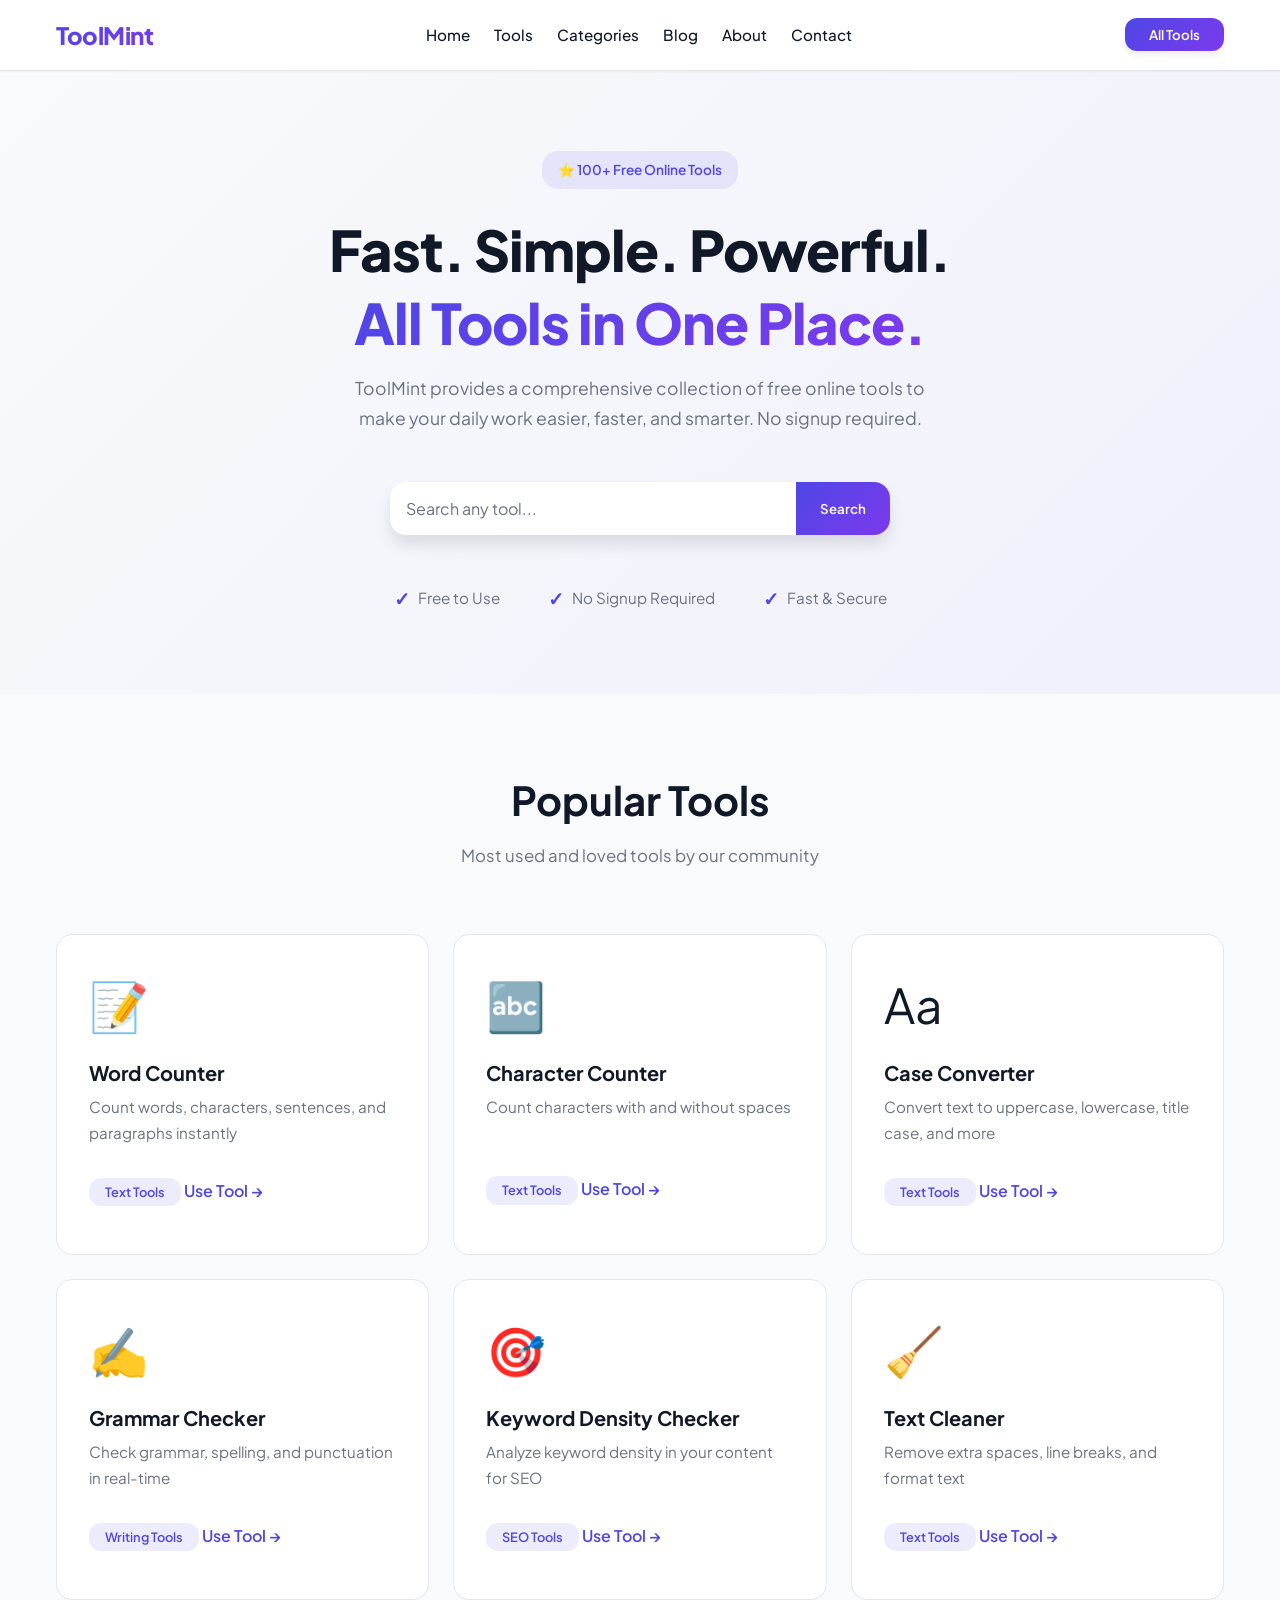
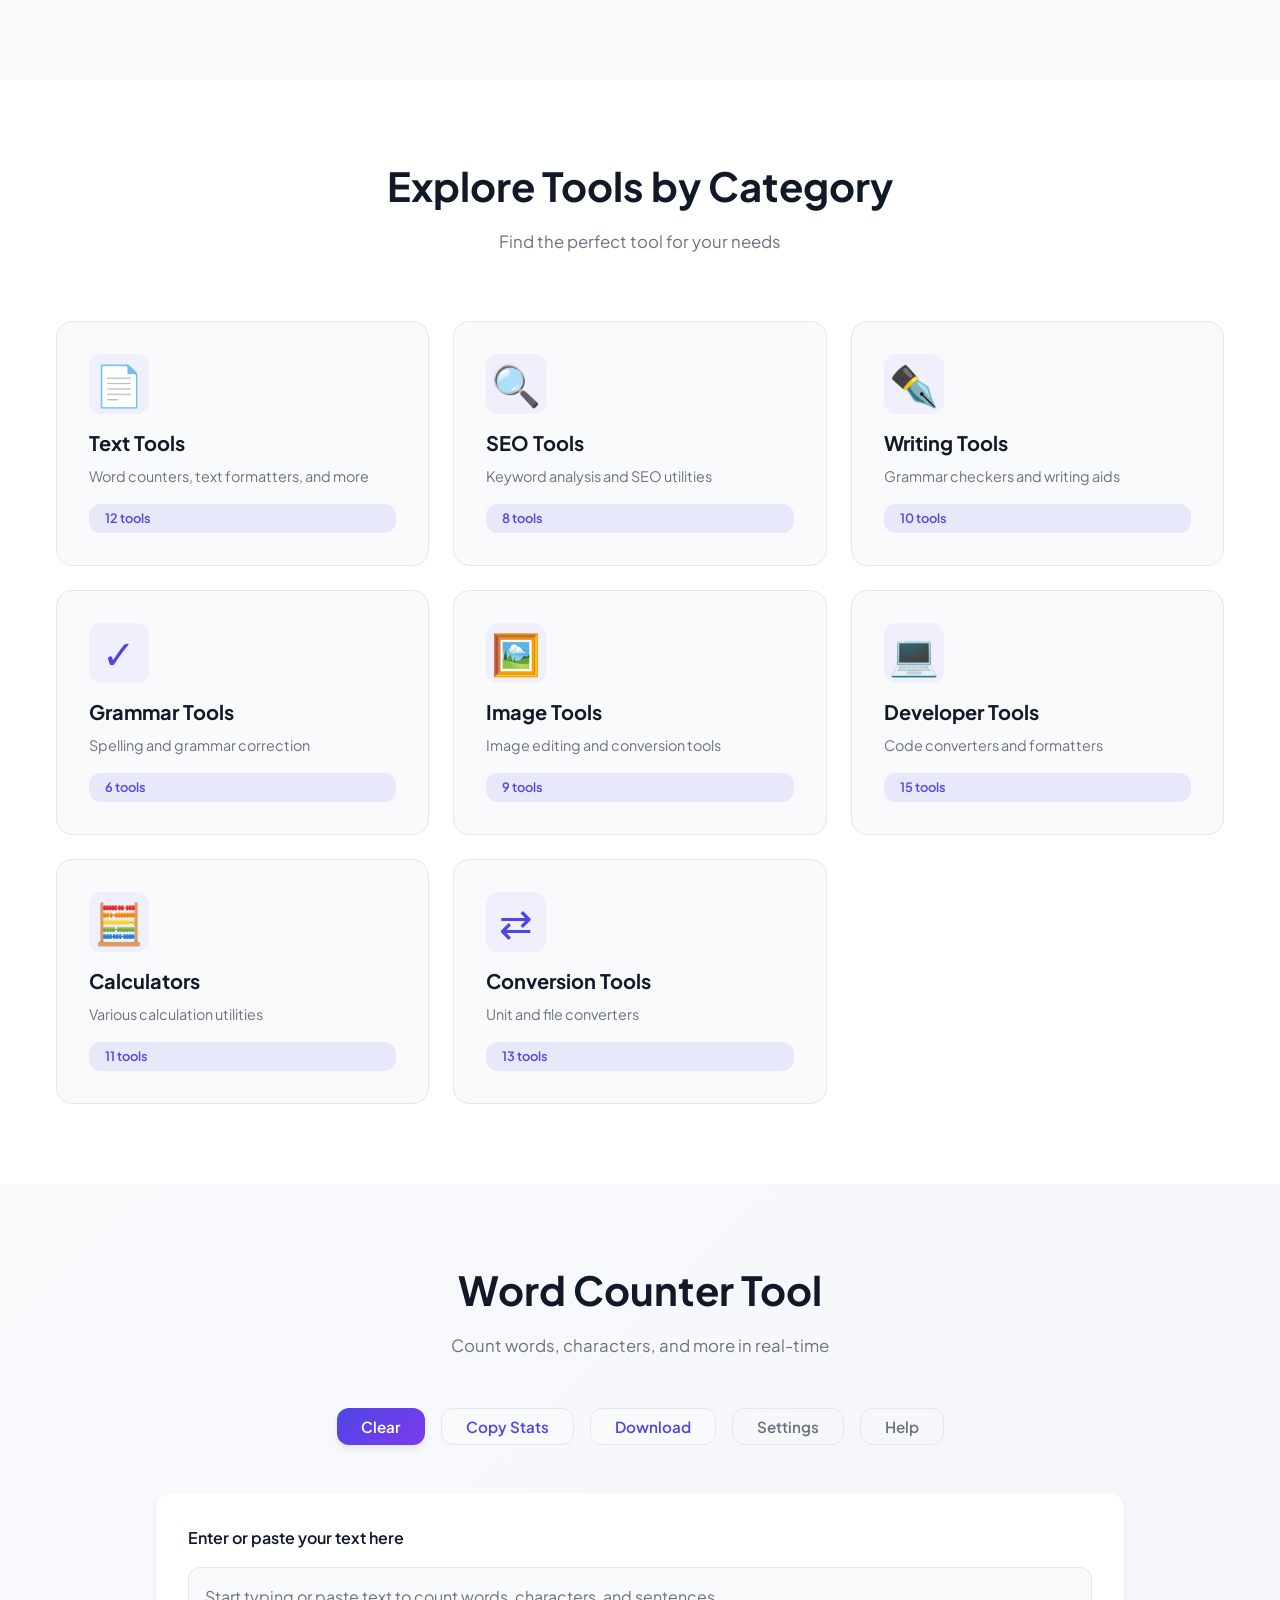
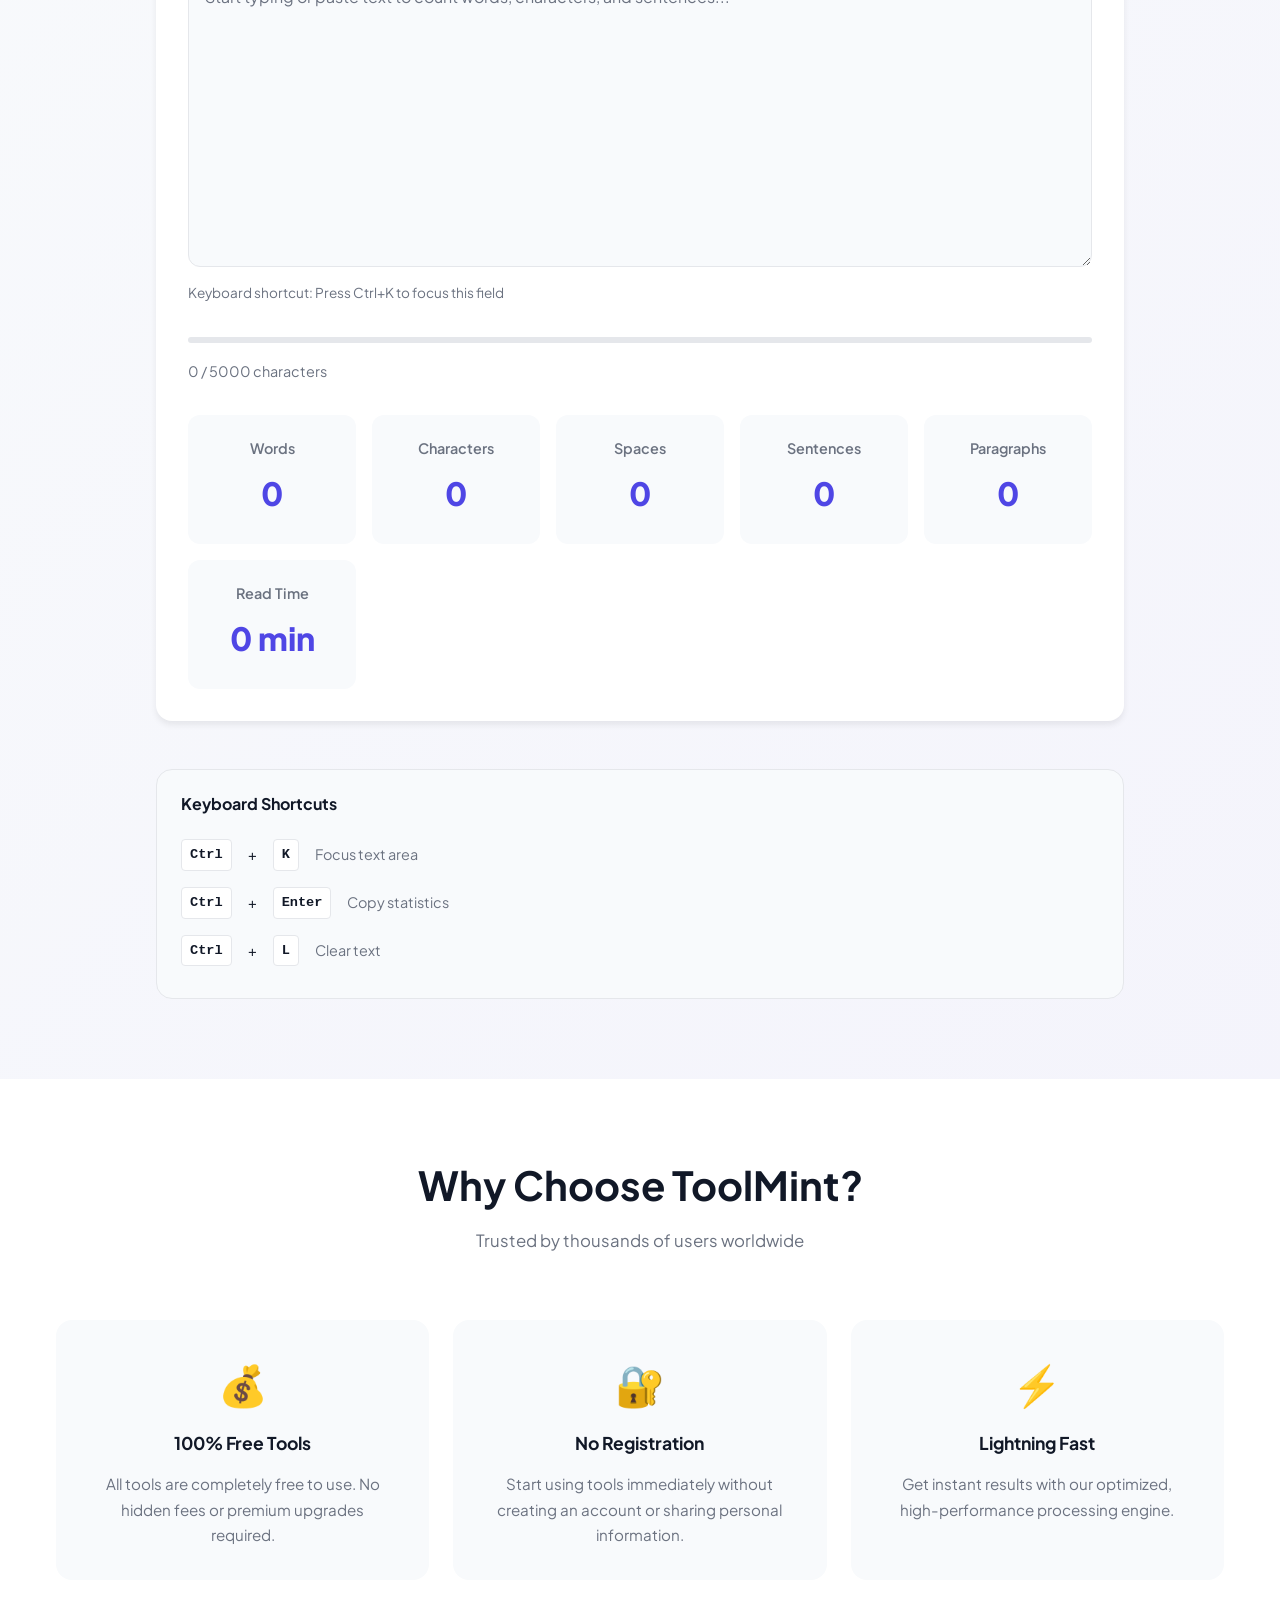
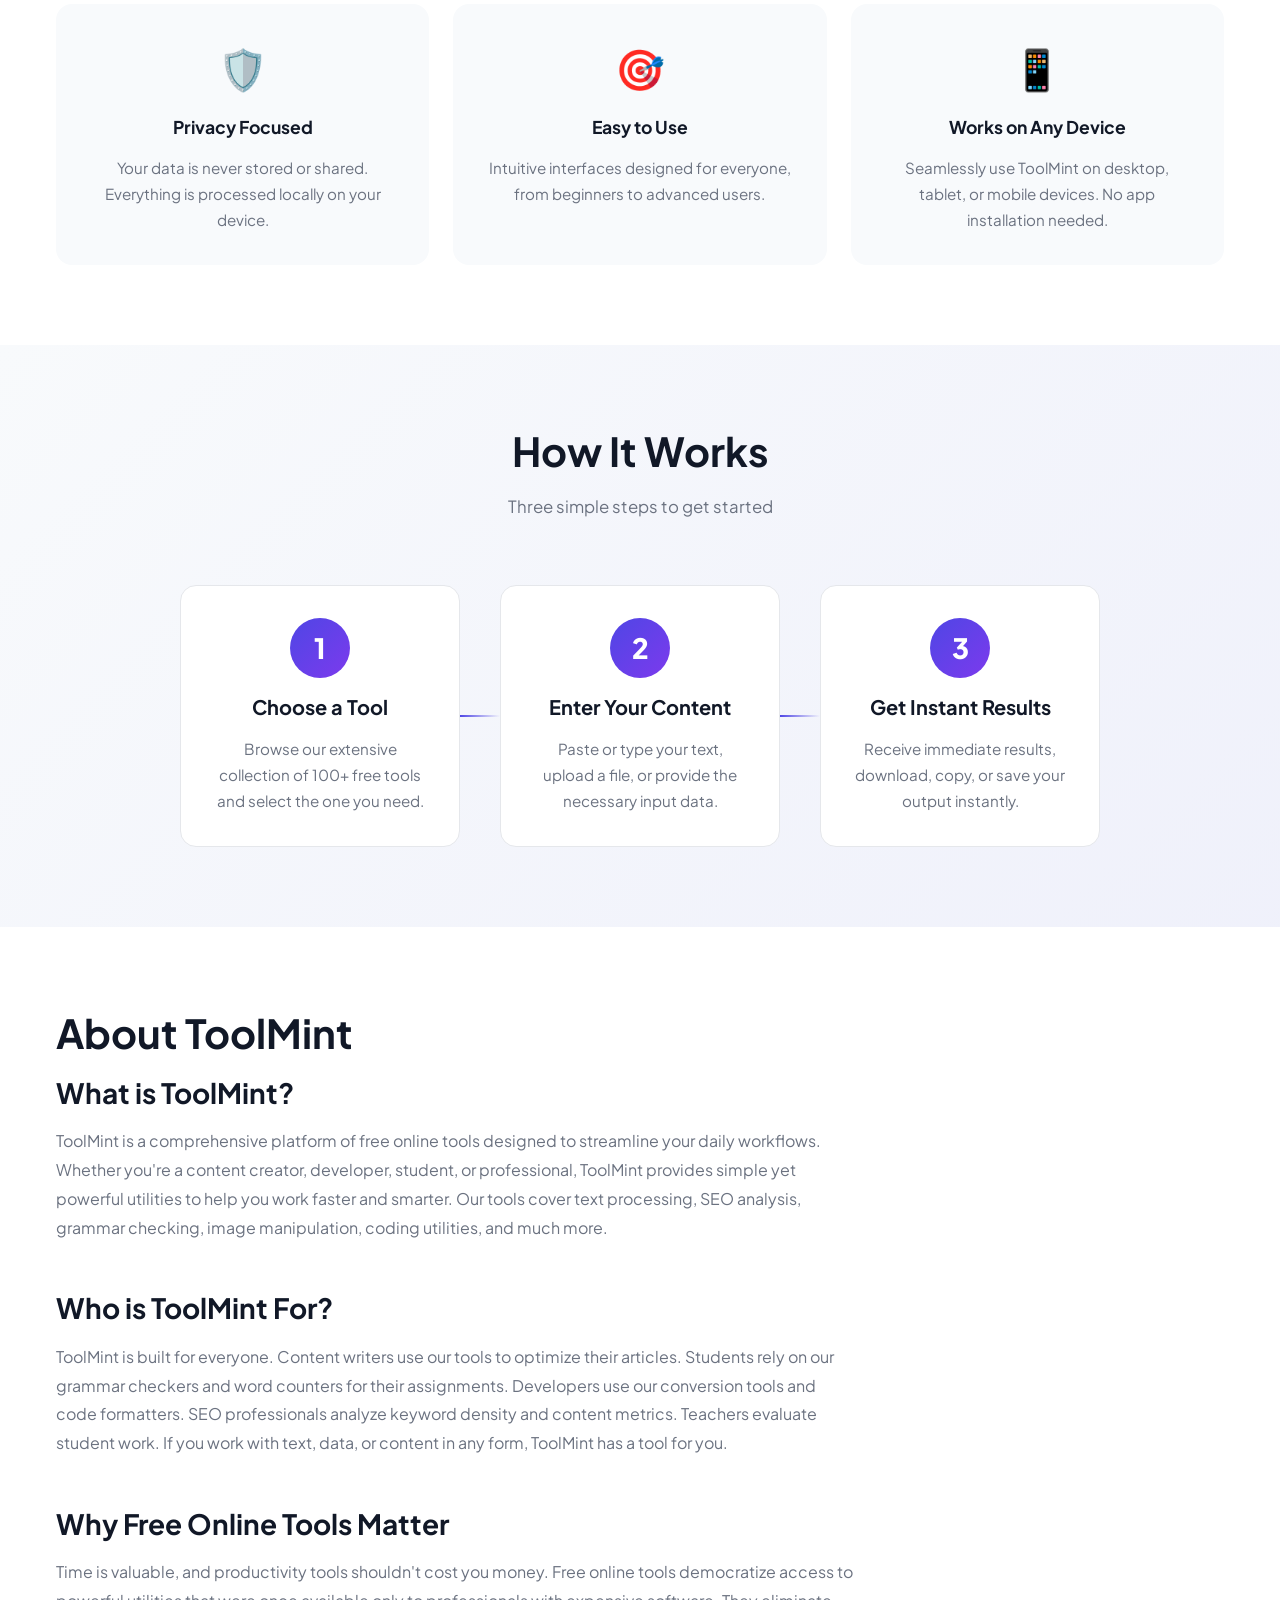
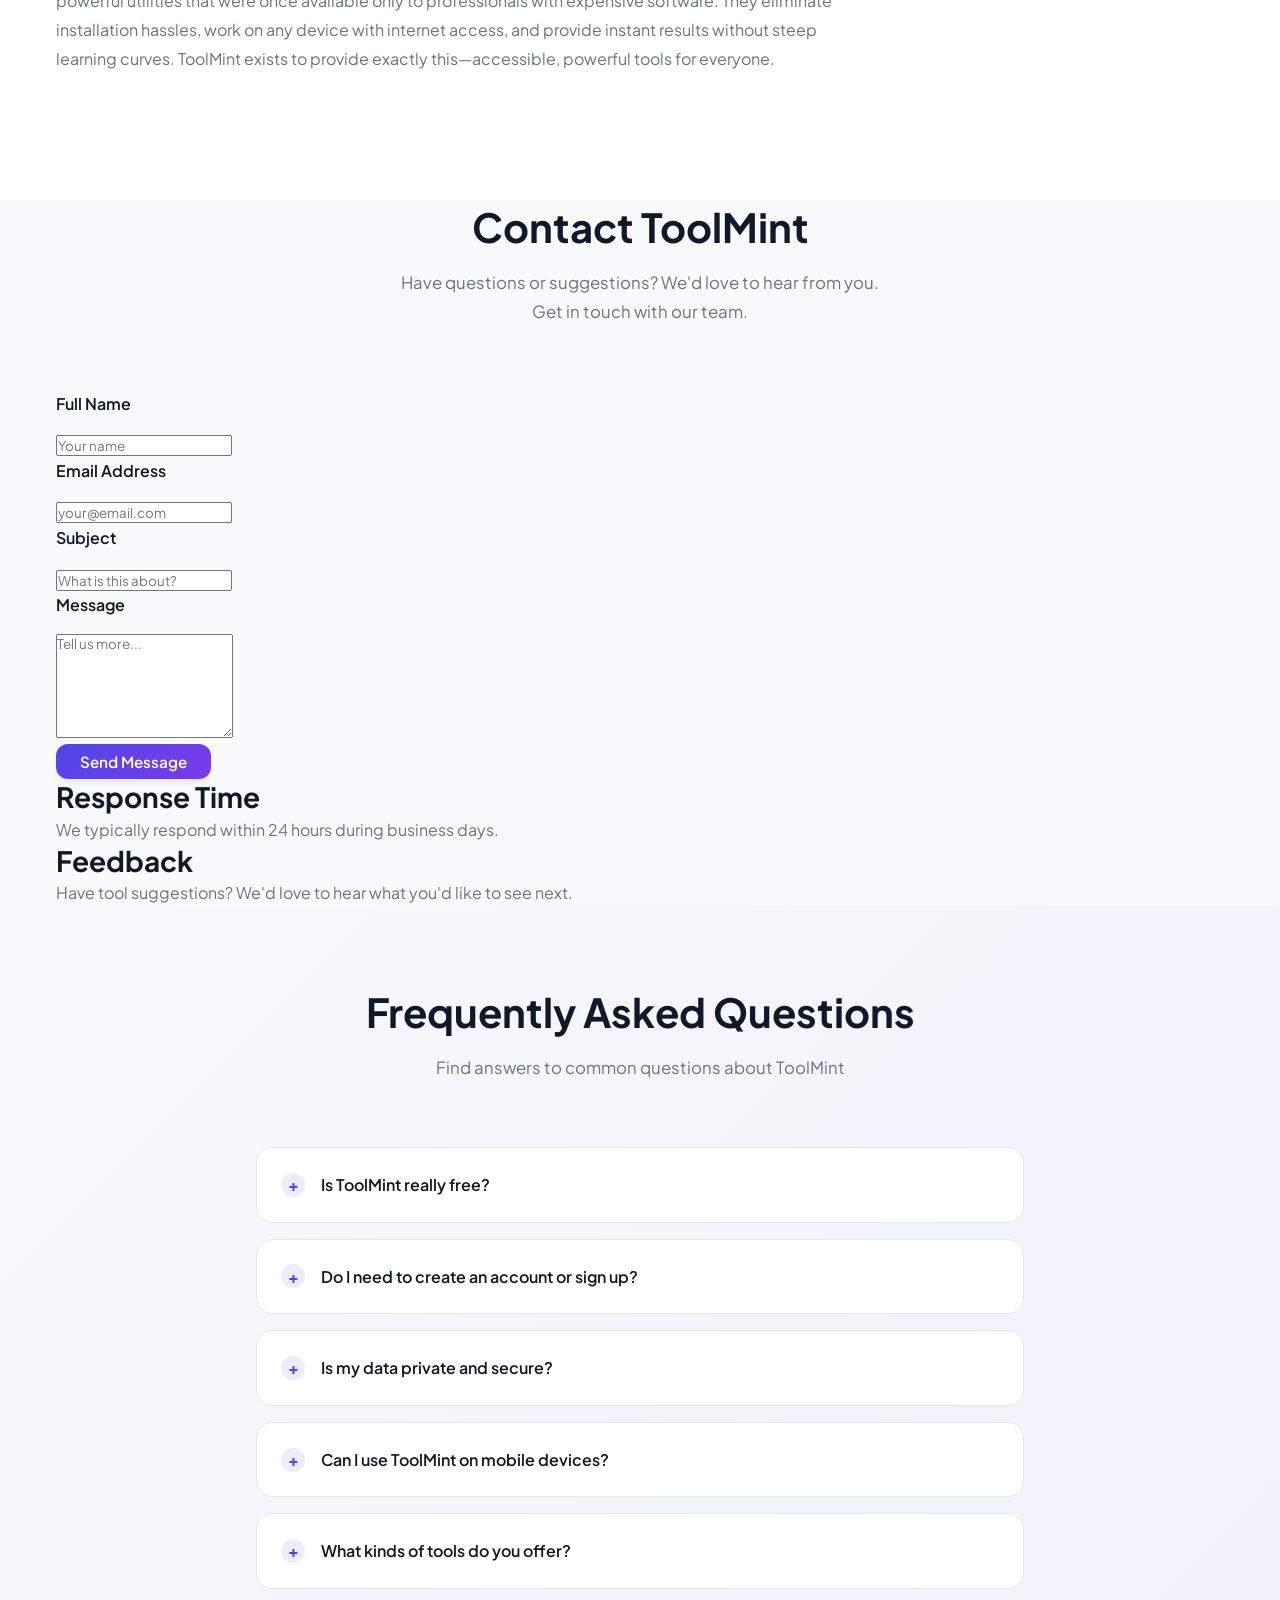
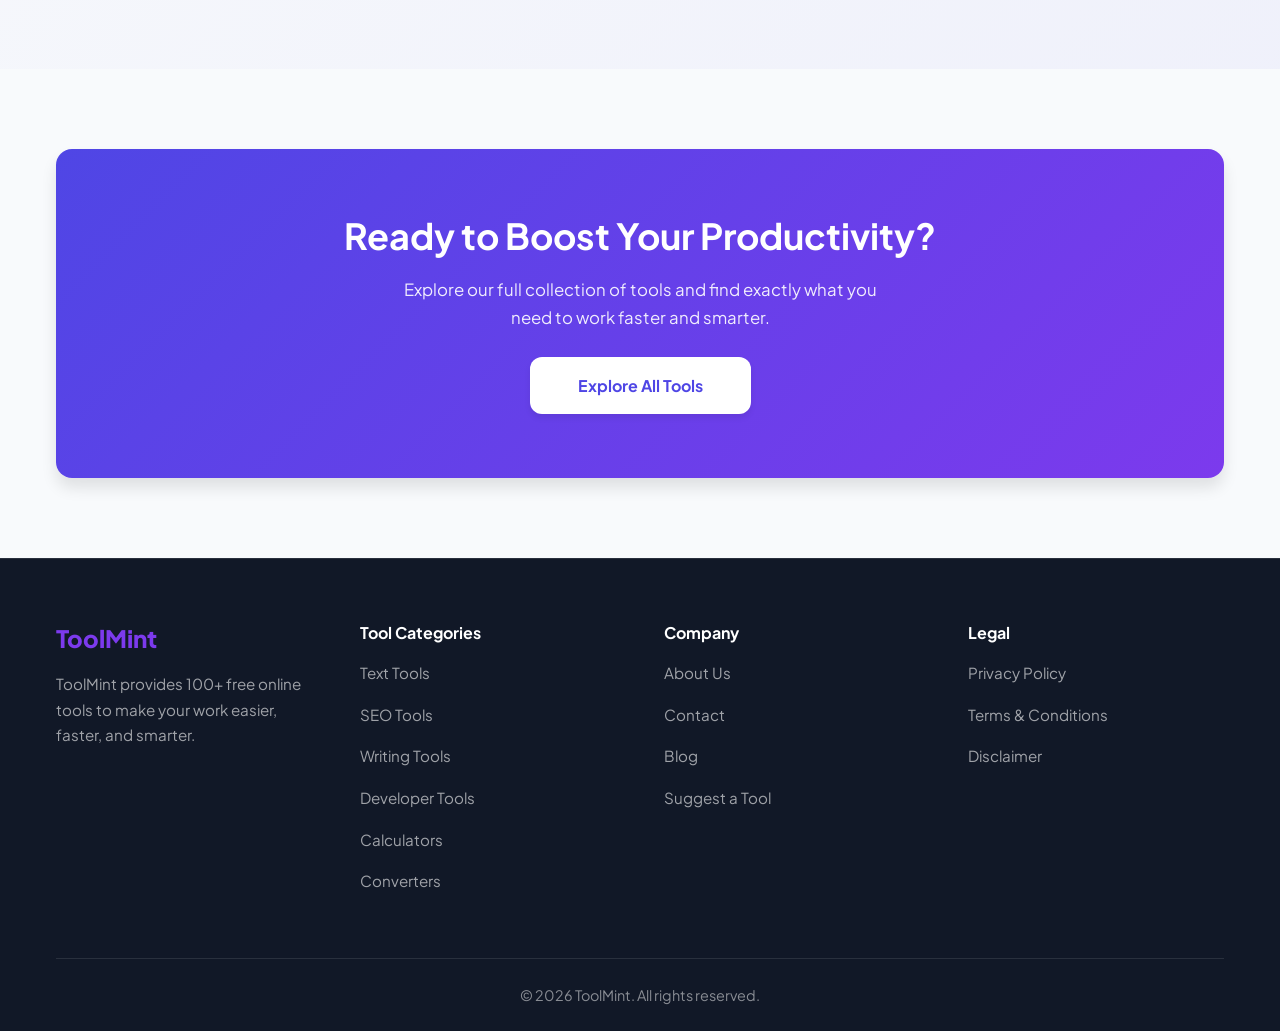
==== commit 1ae0ec00: "Update index.html" ====
--- a/index.html
+++ b/index.html
@@ -21,7 +21,7 @@
                     <a href="#categories" class="tm-nav-link">Categories</a>
                     <a href="#" class="tm-nav-link">Blog</a>
                     <a href="#about" class="tm-nav-link">About</a>
-                    <a href="#" class="tm-nav-link">Contact</a>
+                    <a href="#contact" class="tm-nav-link">Contact</a>
                 </nav>
 
                 <button class="tm-btn-all-tools" id="tm-btn-all-tools">All Tools</button>
@@ -412,7 +412,96 @@
                 </div>
             </div>
         </section>
-
+<section class="tm-contact" id="contact">
+    <div class="tm-container">
+        <div class="tm-section-header">
+            <h2 class="tm-section-title">Contact ToolMint</h2>
+            <p class="tm-section-description">
+                Have questions or suggestions? We'd love to hear from you. Get in touch with our team.
+            </p>
+        </div>
+
+        <div class="tm-contact-wrapper">
+            <form class="tm-contact-form" id="tm-contact-form" novalidate>
+                
+                <div class="tm-form-group">
+                    <label for="tm-contact-name" class="tm-label">Full Name</label>
+                    <input
+                        type="text"
+                        id="tm-contact-name"
+                        class="tm-input"
+                        name="name"
+                        placeholder="Your name"
+                        required
+                        aria-required="true"
+                    >
+                </div>
+
+                <div class="tm-form-group">
+                    <label for="tm-contact-email" class="tm-label">Email Address</label>
+                    <input
+                        type="email"
+                        id="tm-contact-email"
+                        class="tm-input"
+                        name="email"
+                        placeholder="your@email.com"
+                        required
+                        aria-required="true"
+                    >
+                </div>
+
+                <div class="tm-form-group">
+                    <label for="tm-contact-subject" class="tm-label">Subject</label>
+                    <input
+                        type="text"
+                        id="tm-contact-subject"
+                        class="tm-input"
+                        name="subject"
+                        placeholder="What is this about?"
+                        required
+                        aria-required="true"
+                    >
+                </div>
+
+                <div class="tm-form-group">
+                    <label for="tm-contact-message" class="tm-label">Message</label>
+                    <textarea
+                        id="tm-contact-message"
+                        class="tm-textarea-contact"
+                        name="message"
+                        placeholder="Tell us more..."
+                        rows="6"
+                        required
+                        aria-required="true"
+                    ></textarea>
+                </div>
+
+                <button
+                    type="submit"
+                    class="tm-button tm-button-primary tm-contact-submit"
+                >
+                    Send Message
+                </button>
+            </form>
+
+            <div class="tm-contact-info">
+                <div class="tm-contact-info-item">
+                    <h3 class="tm-contact-info-title">Response Time</h3>
+                    <p class="tm-contact-info-text">
+                        We typically respond within 24 hours during business days.
+                    </p>
+                </div>
+
+                <div class="tm-contact-info-item">
+                    <h3 class="tm-contact-info-title">Feedback</h3>
+                    <p class="tm-contact-info-text">
+                        Have tool suggestions? We'd love to hear what you'd like to see next.
+                    </p>
+                </div>
+            </div>
+        </div>
+    </div>
+</section>
         <!-- FAQ SECTION -->
         <section class="tm-faq">
             <div class="tm-container">
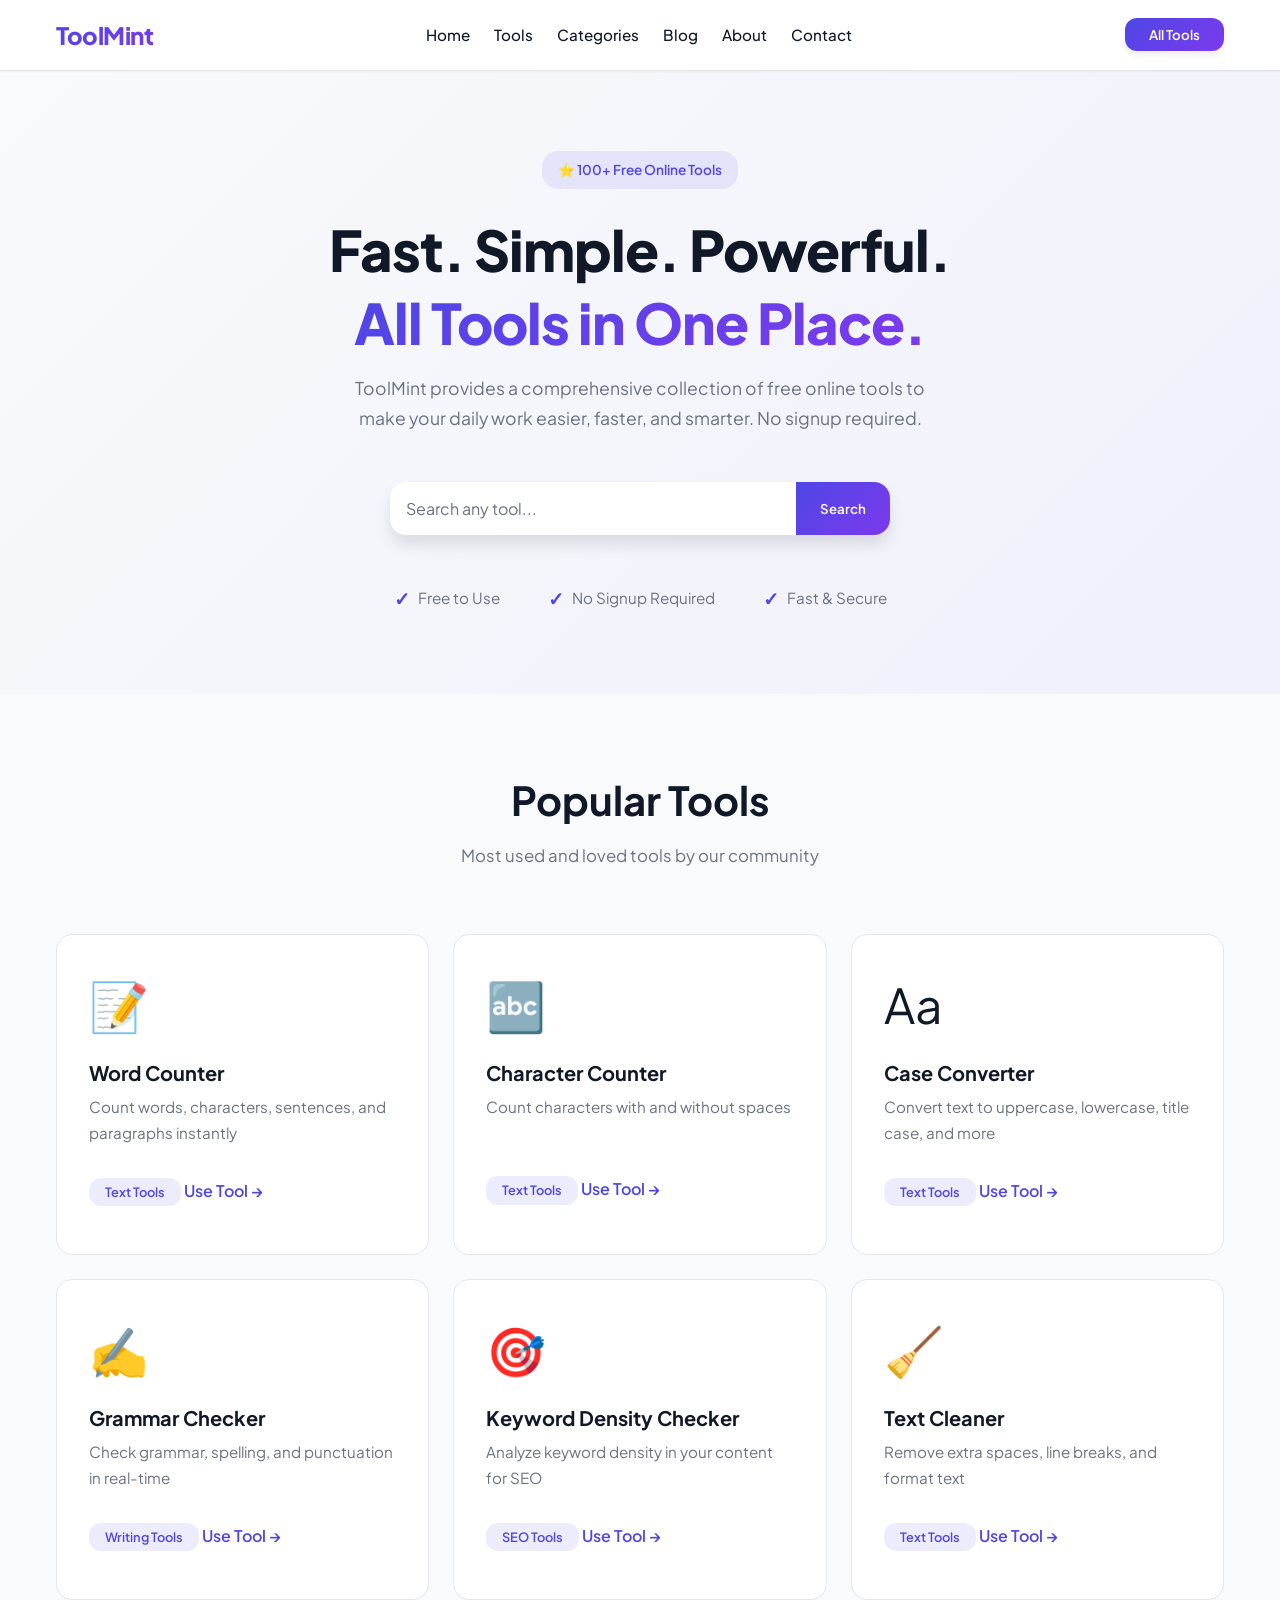
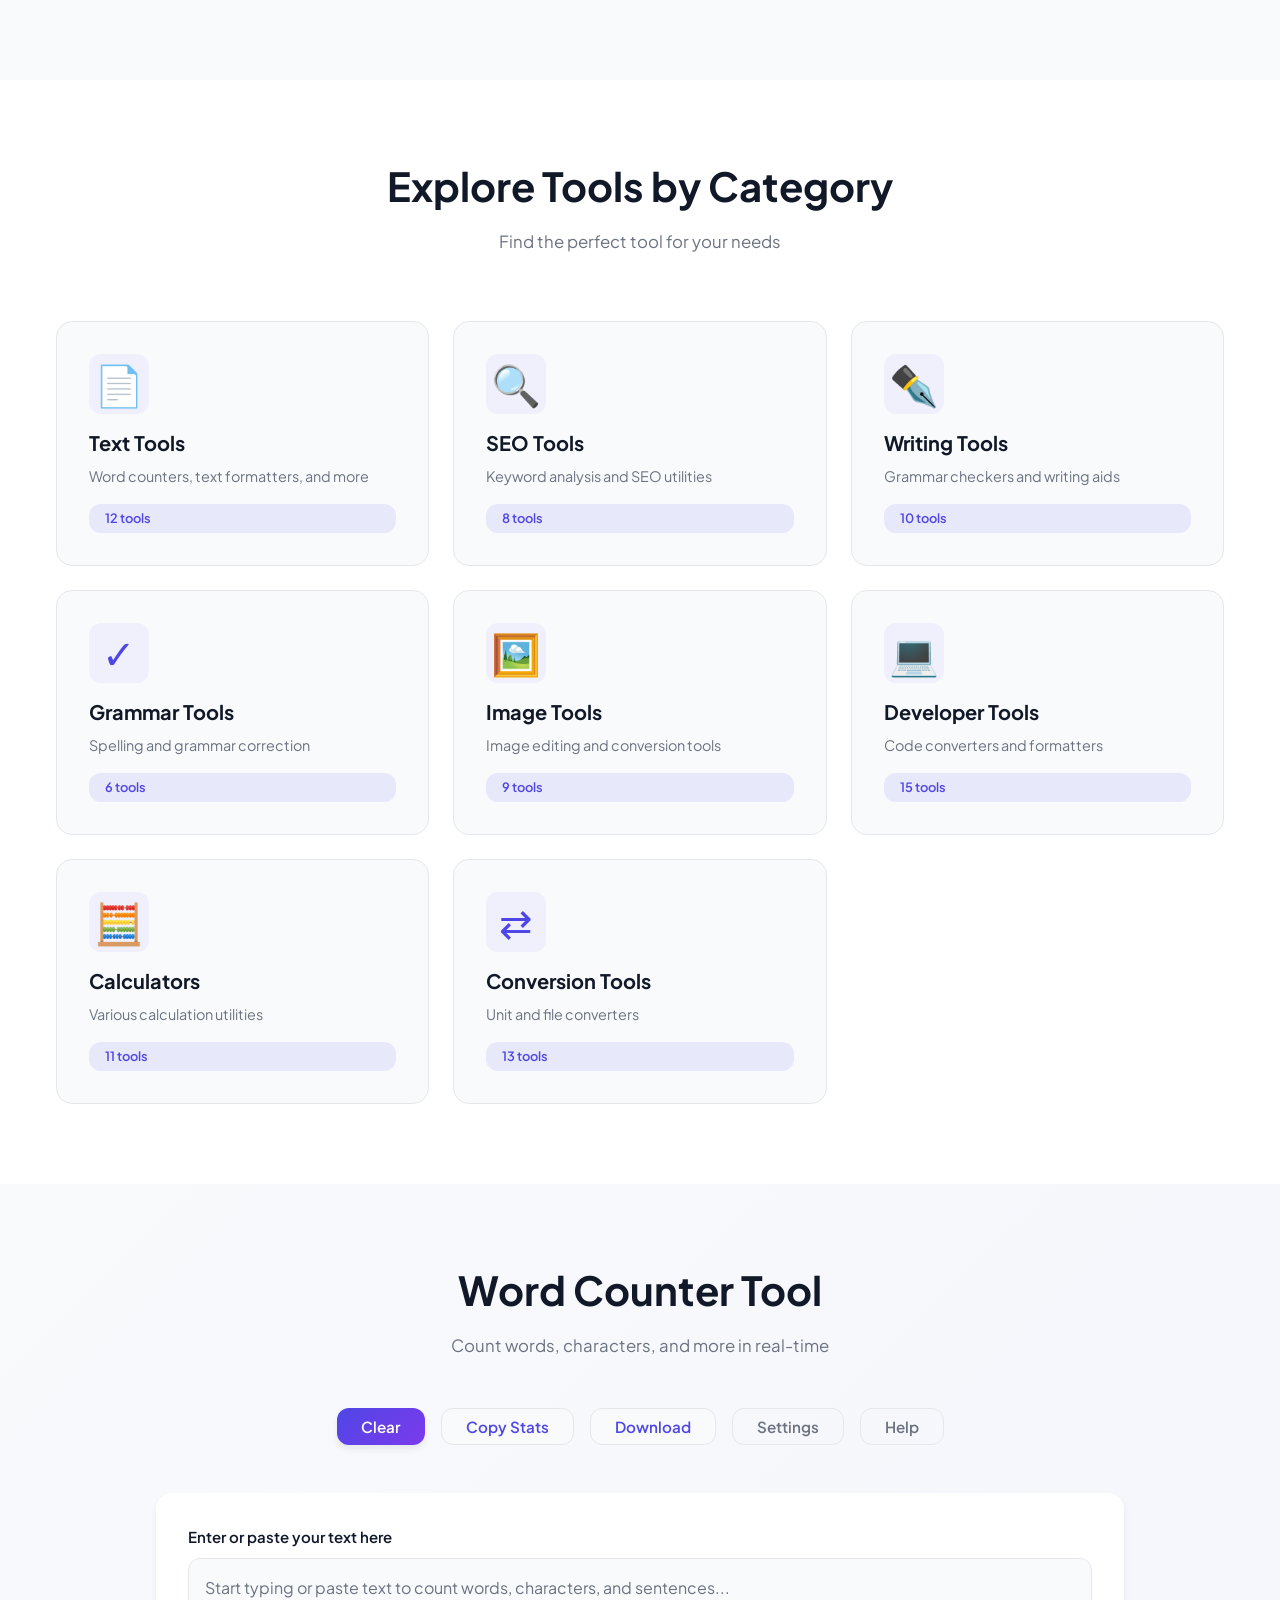
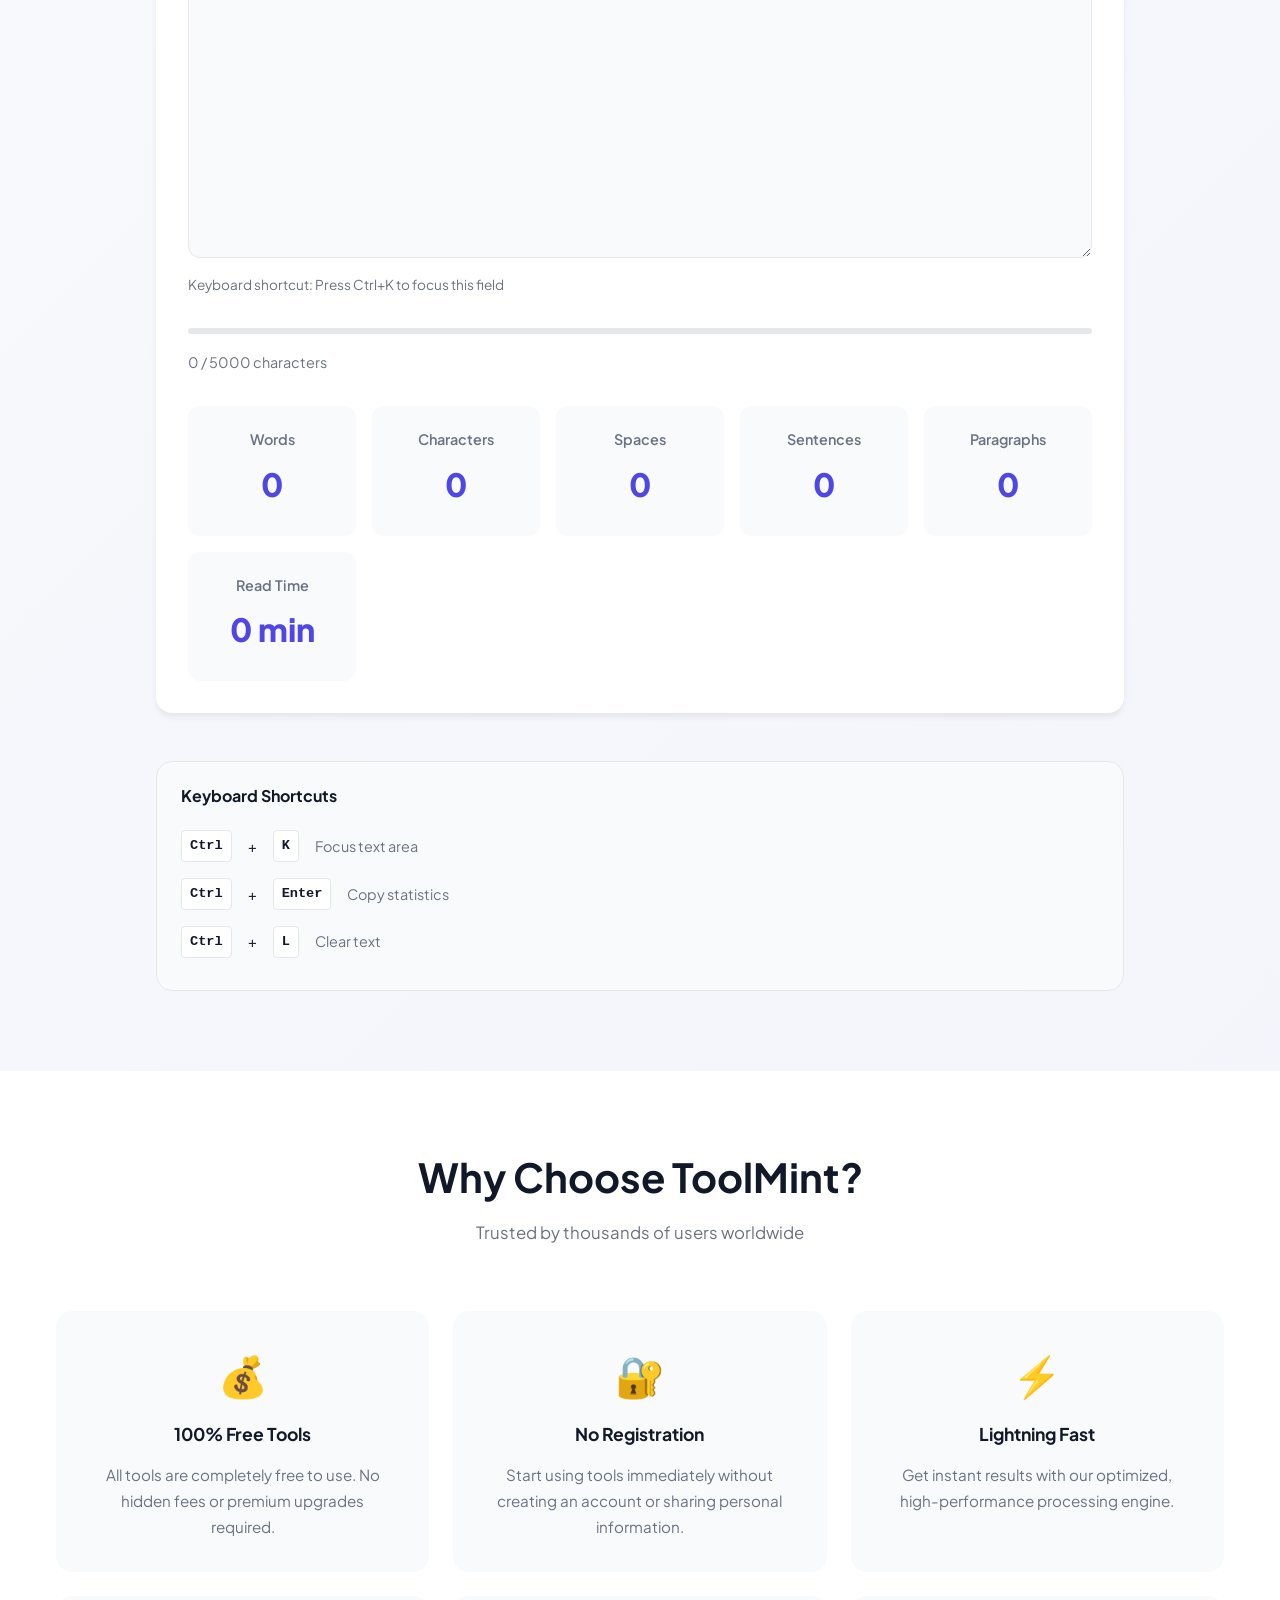
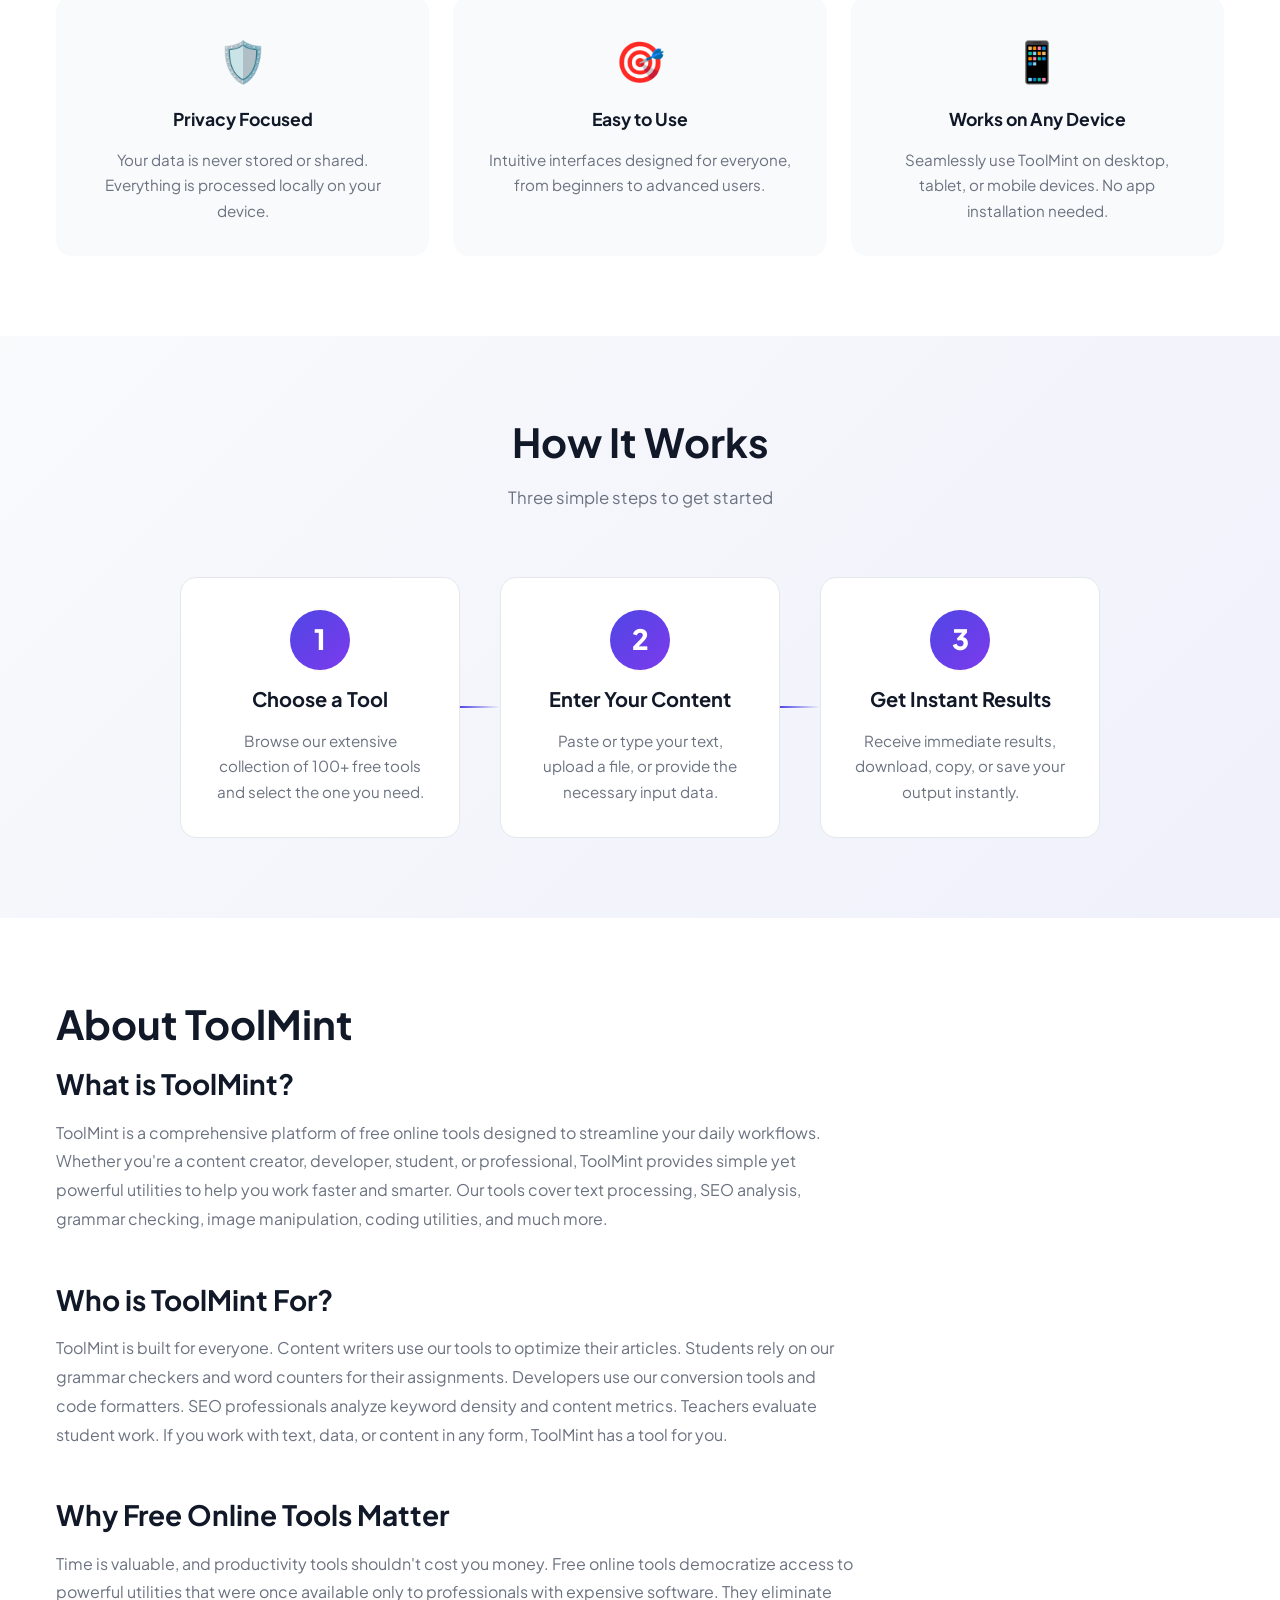
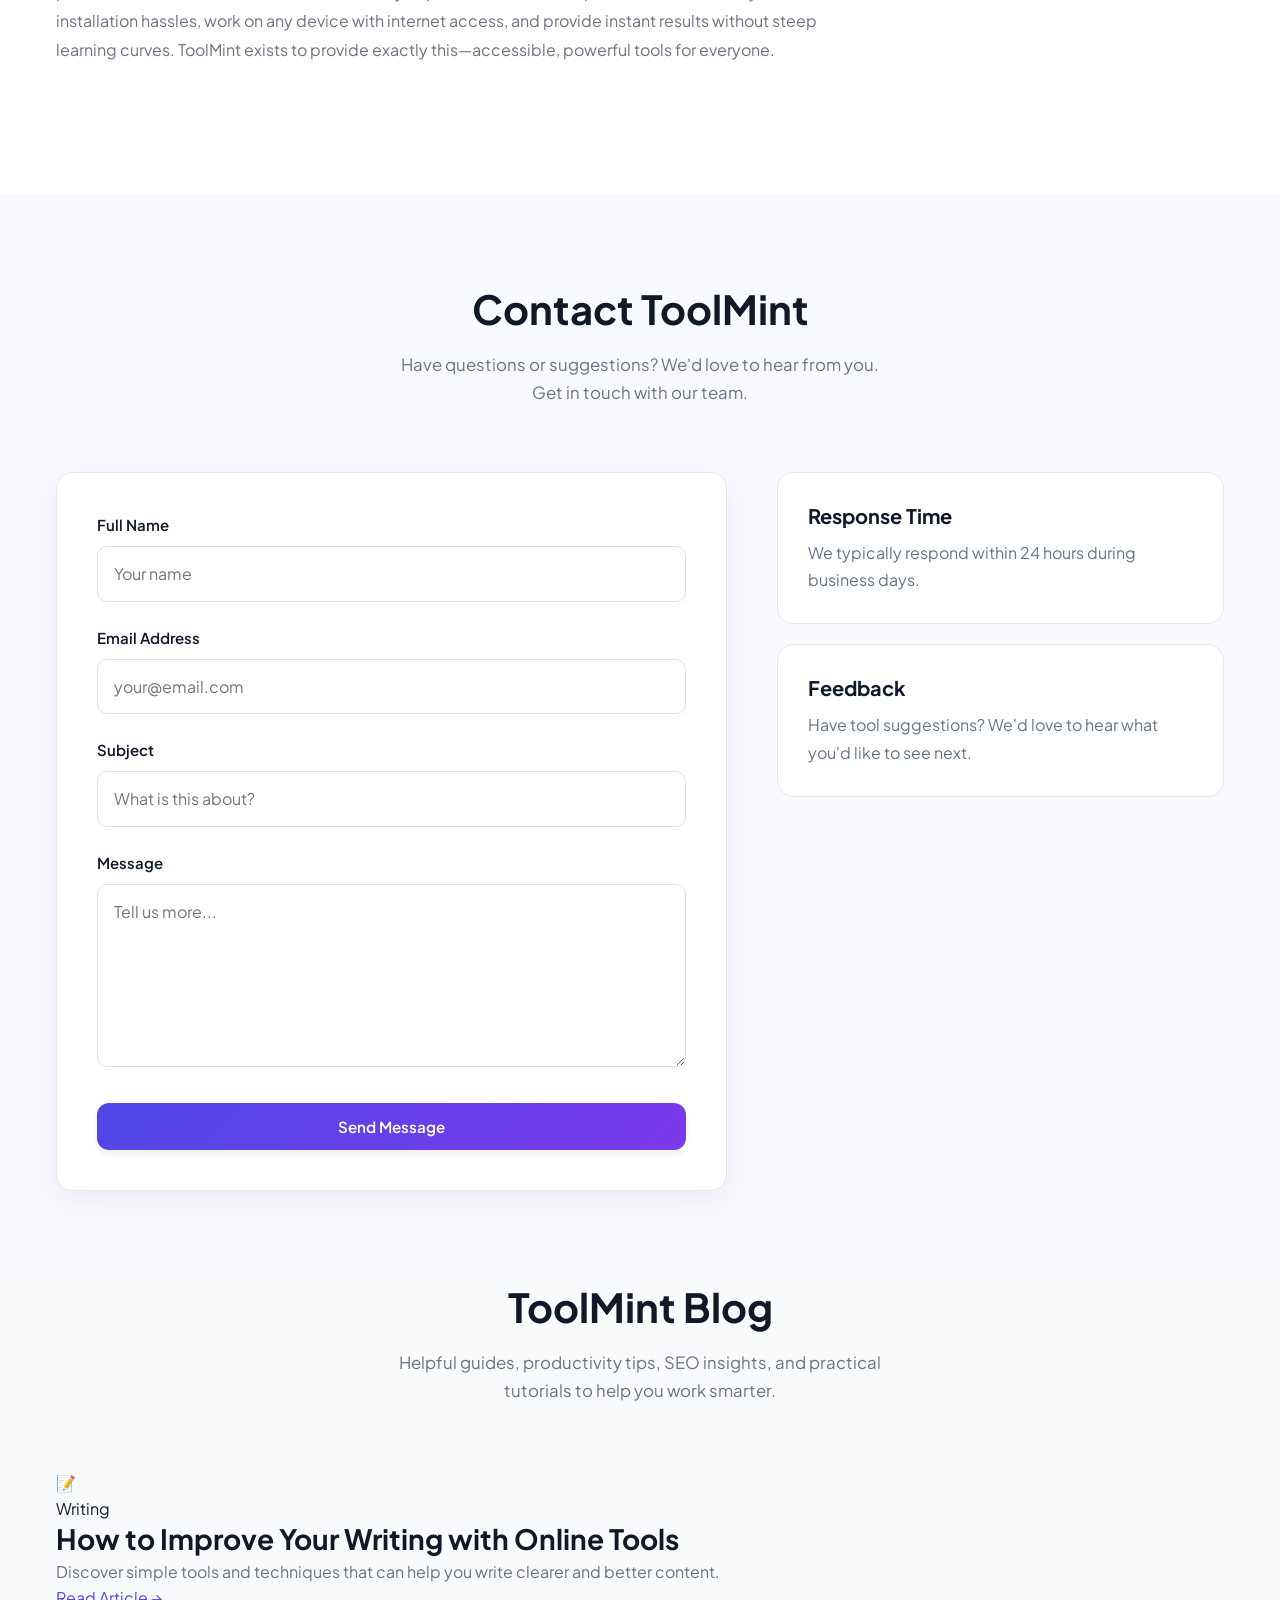
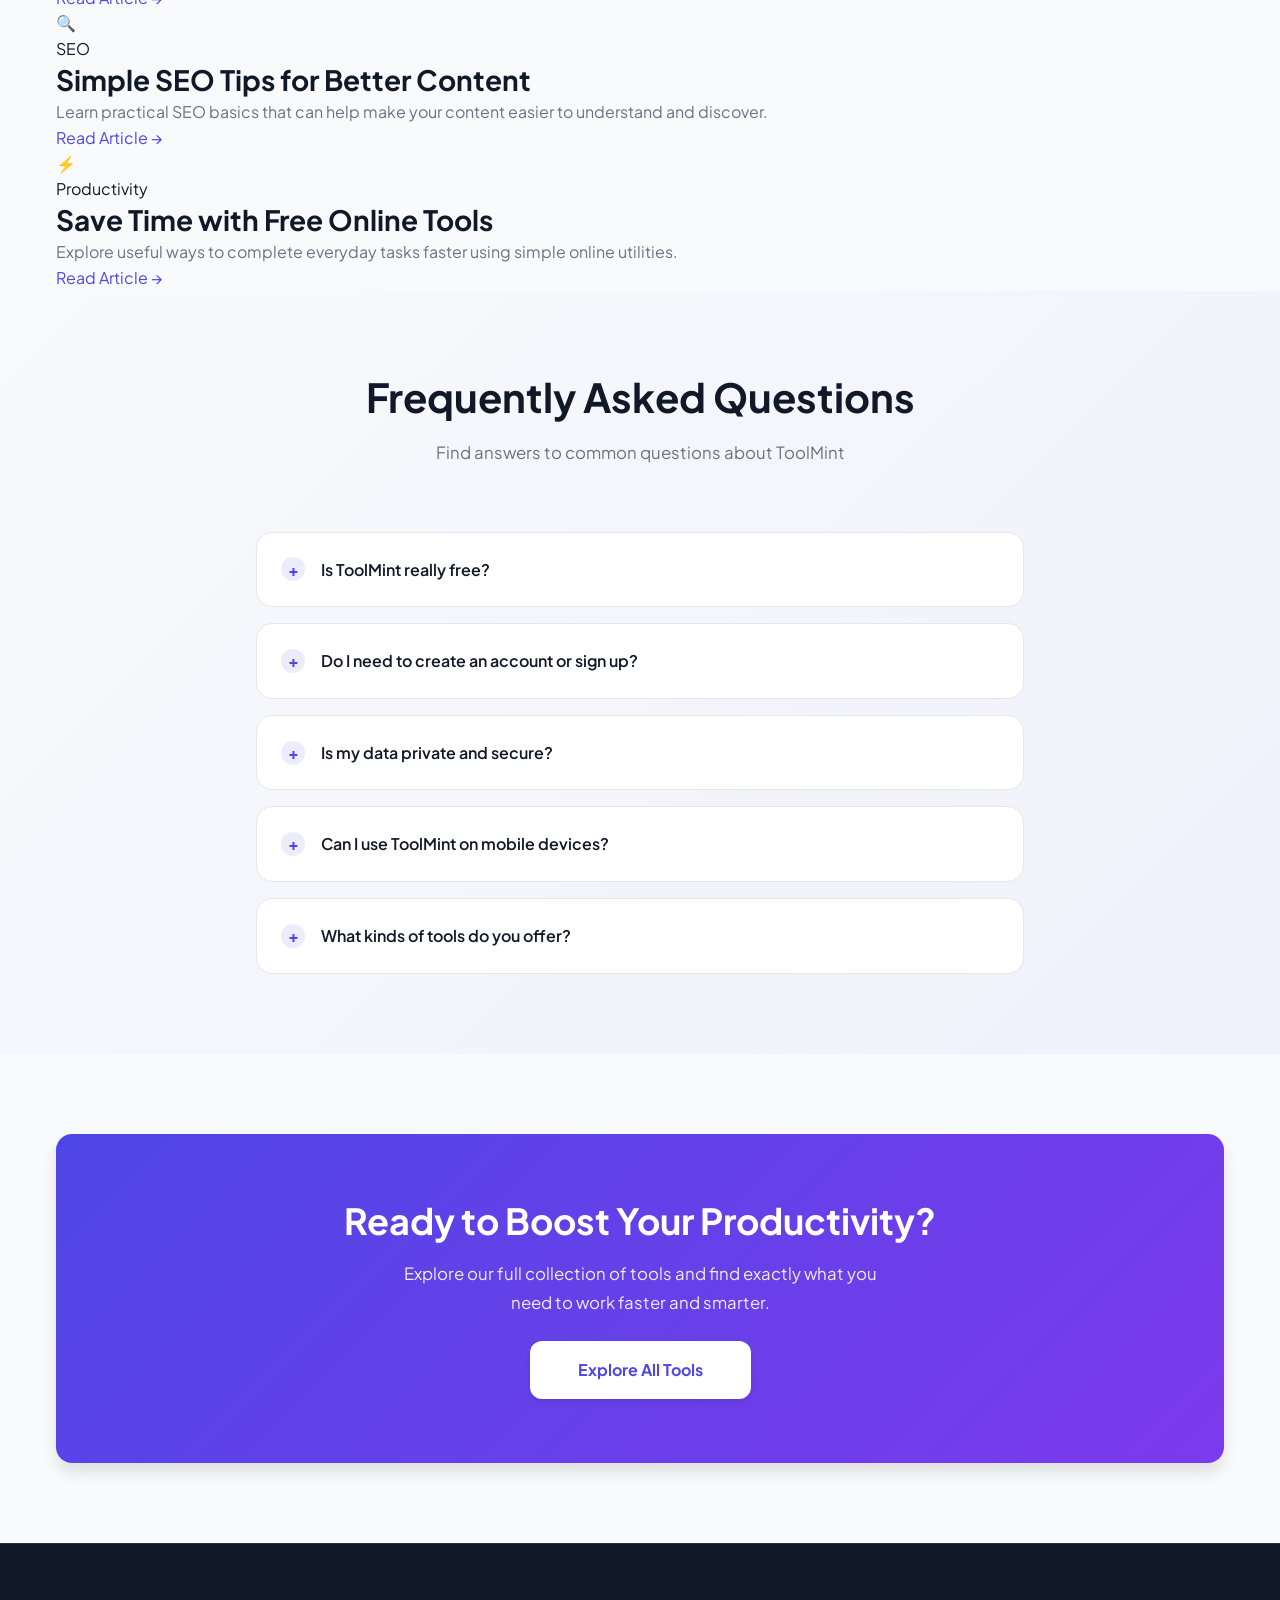
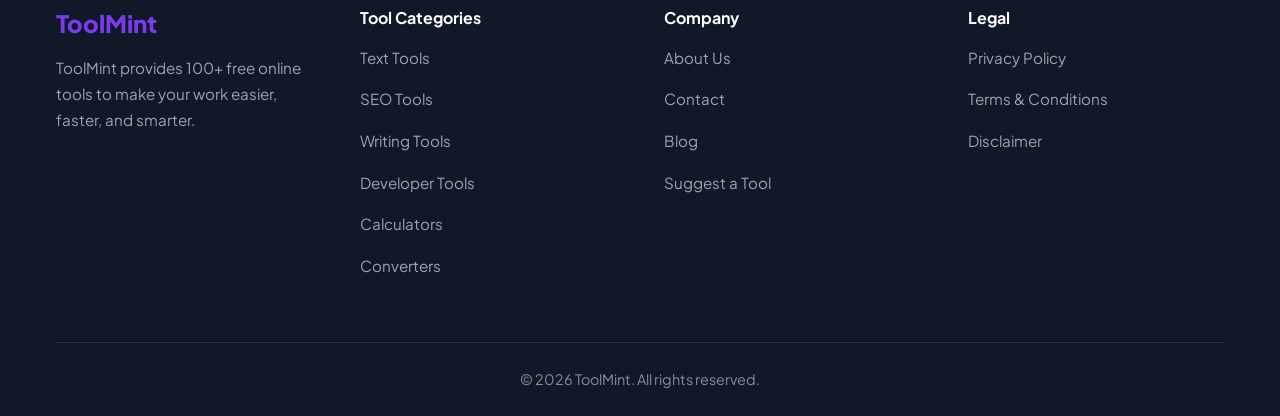
==== commit 0c94013e: "Update index.html" ====
--- a/index.html
+++ b/index.html
@@ -19,7 +19,7 @@
                     <a href="#" class="tm-nav-link">Home</a>
                     <a href="#tools" class="tm-nav-link">Tools</a>
                     <a href="#categories" class="tm-nav-link">Categories</a>
-                    <a href="#" class="tm-nav-link">Blog</a>
+                    <a href="#blog" class="tm-nav-link">Blog</a>
                     <a href="#about" class="tm-nav-link">About</a>
                     <a href="#contact" class="tm-nav-link">Contact</a>
                 </nav>
@@ -499,6 +499,58 @@
                     </p>
                 </div>
             </div>
+        </div>
+    </div>
+</section>
+        <!-- BLOG SECTION -->
+<section class="tm-blog" id="blog">
+    <div class="tm-container">
+
+        <div class="tm-section-header">
+            <h2 class="tm-section-title">ToolMint Blog</h2>
+            <p class="tm-section-description">
+                Helpful guides, productivity tips, SEO insights, and practical tutorials to help you work smarter.
+            </p>
+        </div>
+
+        <div class="tm-blog-grid">
+
+            <article class="tm-blog-card">
+                <div class="tm-blog-icon">📝</div>
+                <span class="tm-blog-category">Writing</span>
+                <h3 class="tm-blog-title">
+                    How to Improve Your Writing with Online Tools
+                </h3>
+                <p class="tm-blog-description">
+                    Discover simple tools and techniques that can help you write clearer and better content.
+                </p>
+                <a href="#" class="tm-blog-link">Read Article →</a>
+            </article>
+
+            <article class="tm-blog-card">
+                <div class="tm-blog-icon">🔍</div>
+                <span class="tm-blog-category">SEO</span>
+                <h3 class="tm-blog-title">
+                    Simple SEO Tips for Better Content
+                </h3>
+                <p class="tm-blog-description">
+                    Learn practical SEO basics that can help make your content easier to understand and discover.
+                </p>
+                <a href="#" class="tm-blog-link">Read Article →</a>
+            </article>
+
+            <article class="tm-blog-card">
+                <div class="tm-blog-icon">⚡</div>
+                <span class="tm-blog-category">Productivity</span>
+                <h3 class="tm-blog-title">
+                    Save Time with Free Online Tools
+                </h3>
+                <p class="tm-blog-description">
+                    Explore useful ways to complete everyday tasks faster using simple online utilities.
+                </p>
+                <a href="#" class="tm-blog-link">Read Article →</a>
+            </article>
+
         </div>
     </div>
 </section>
--- a/style.css
+++ b/style.css
@@ -1407,3 +1407,116 @@
         opacity: 0;
     }
 }
+/* ========================================
+   CONTACT SECTION
+   ======================================== */
+
+.tm-contact {
+    padding: 90px 0;
+    background: #f8faff;
+}
+
+.tm-contact-wrapper {
+    display: grid;
+    grid-template-columns: 1.5fr 1fr;
+    gap: 50px;
+    margin-top: 50px;
+    align-items: start;
+}
+
+.tm-contact-form {
+    background: #ffffff;
+    padding: 40px;
+    border: 1px solid #e5e7eb;
+    border-radius: 16px;
+    box-shadow: 0 10px 30px rgba(15, 23, 42, 0.06);
+}
+
+.tm-form-group {
+    margin-bottom: 24px;
+}
+
+.tm-label {
+    display: block;
+    margin-bottom: 9px;
+    font-size: 15px;
+    font-weight: 600;
+    color: #0f172a;
+}
+
+.tm-input,
+.tm-textarea-contact {
+    width: 100%;
+    padding: 14px 16px;
+    border: 1px solid #dbe1ea;
+    border-radius: 10px;
+    background: #ffffff;
+    color: #0f172a;
+    font: inherit;
+    outline: none;
+    transition: border-color 0.2s ease, box-shadow 0.2s ease;
+    box-sizing: border-box;
+}
+
+.tm-input:focus,
+.tm-textarea-contact:focus {
+    border-color: #6d3df5;
+    box-shadow: 0 0 0 3px rgba(109, 61, 245, 0.12);
+}
+
+.tm-textarea-contact {
+    min-height: 150px;
+    resize: vertical;
+}
+
+.tm-contact-submit {
+    width: 100%;
+    margin-top: 5px;
+    padding: 14px 20px;
+}
+
+.tm-contact-info {
+    display: flex;
+    flex-direction: column;
+    gap: 20px;
+}
+
+.tm-contact-info-item {
+    background: #ffffff;
+    padding: 30px;
+    border: 1px solid #e5e7eb;
+    border-radius: 16px;
+}
+
+.tm-contact-info-title {
+    margin: 0 0 10px;
+    font-size: 20px;
+    color: #0f172a;
+}
+
+.tm-contact-info-text {
+    margin: 0;
+    color: #64748b;
+    line-height: 1.7;
+}
+
+/* Contact Responsive */
+@media (max-width: 768px) {
+    .tm-contact {
+        padding: 60px 0;
+    }
+
+    .tm-contact-wrapper {
+        grid-template-columns: 1fr;
+        gap: 30px;
+        margin-top: 35px;
+    }
+
+    .tm-contact-form {
+        padding: 25px;
+    }
+
+    .tm-contact-info-item {
+        padding: 25px;
+    }
+}
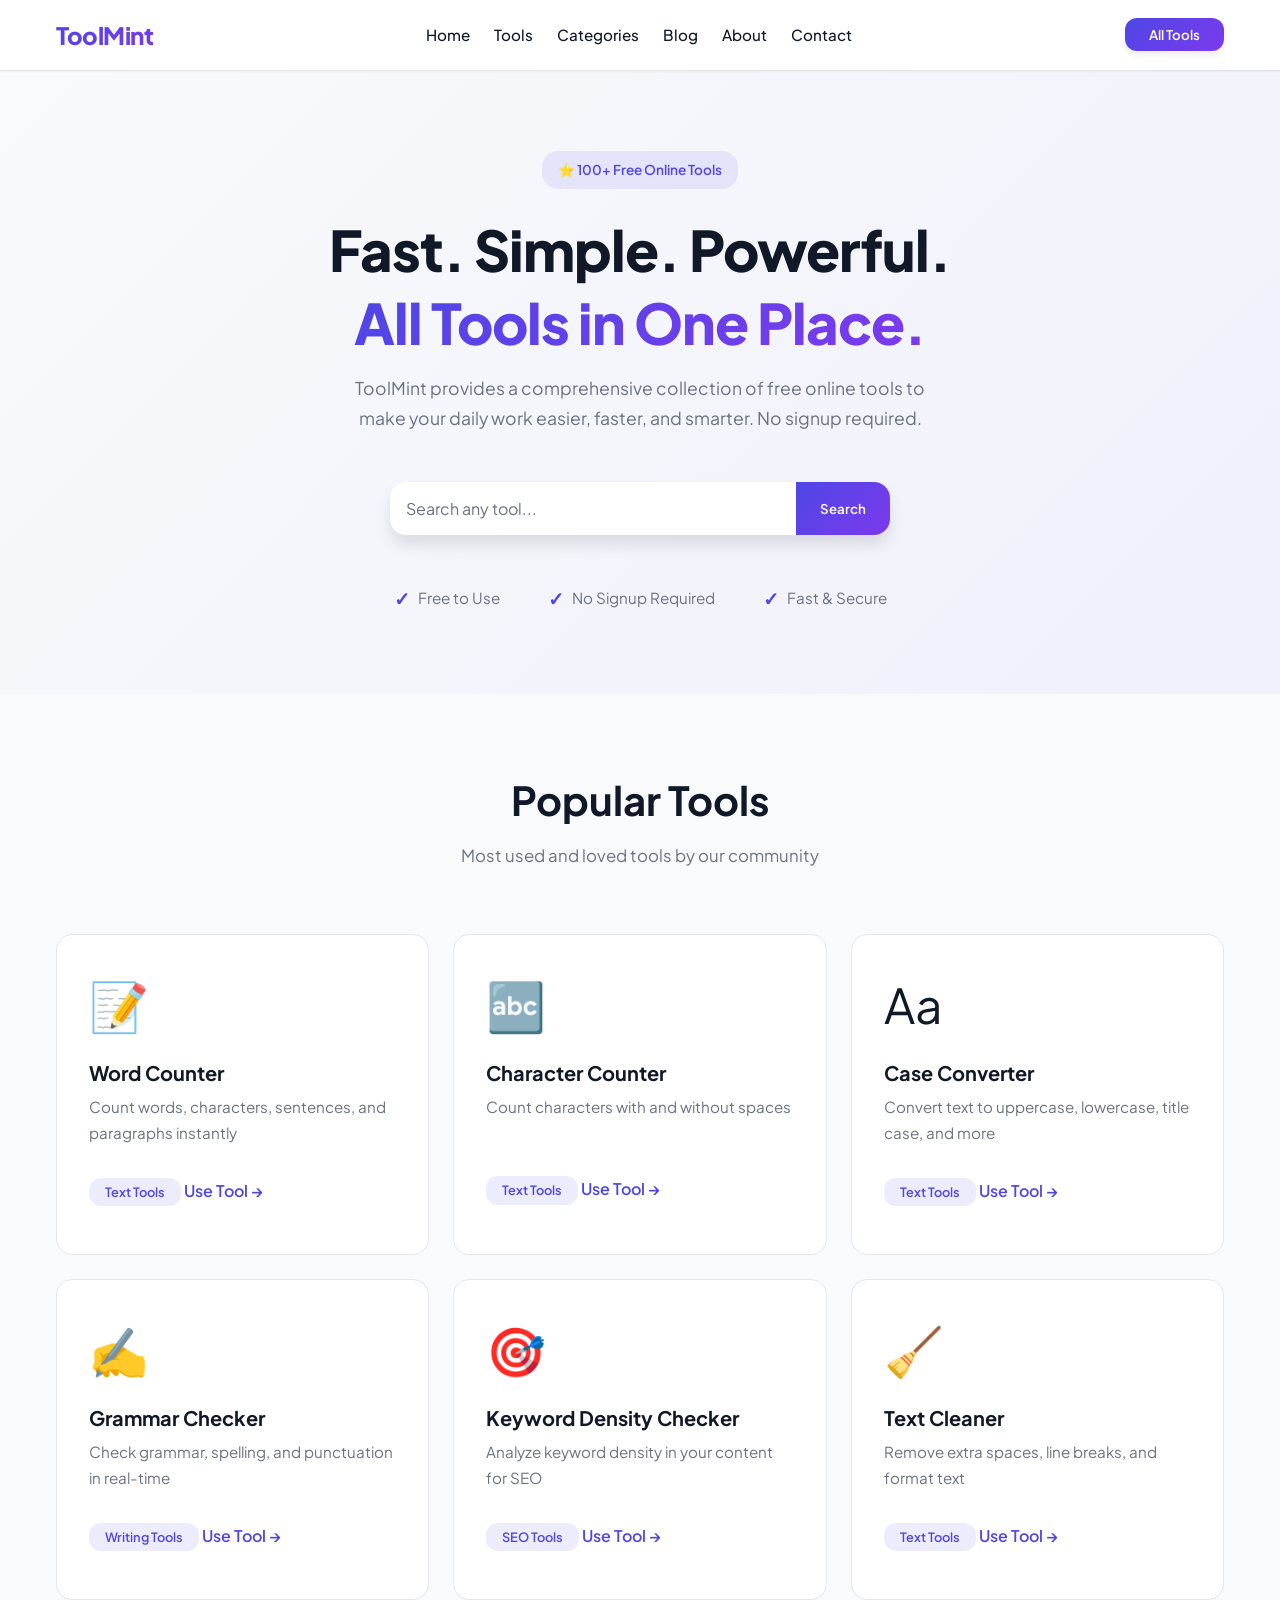
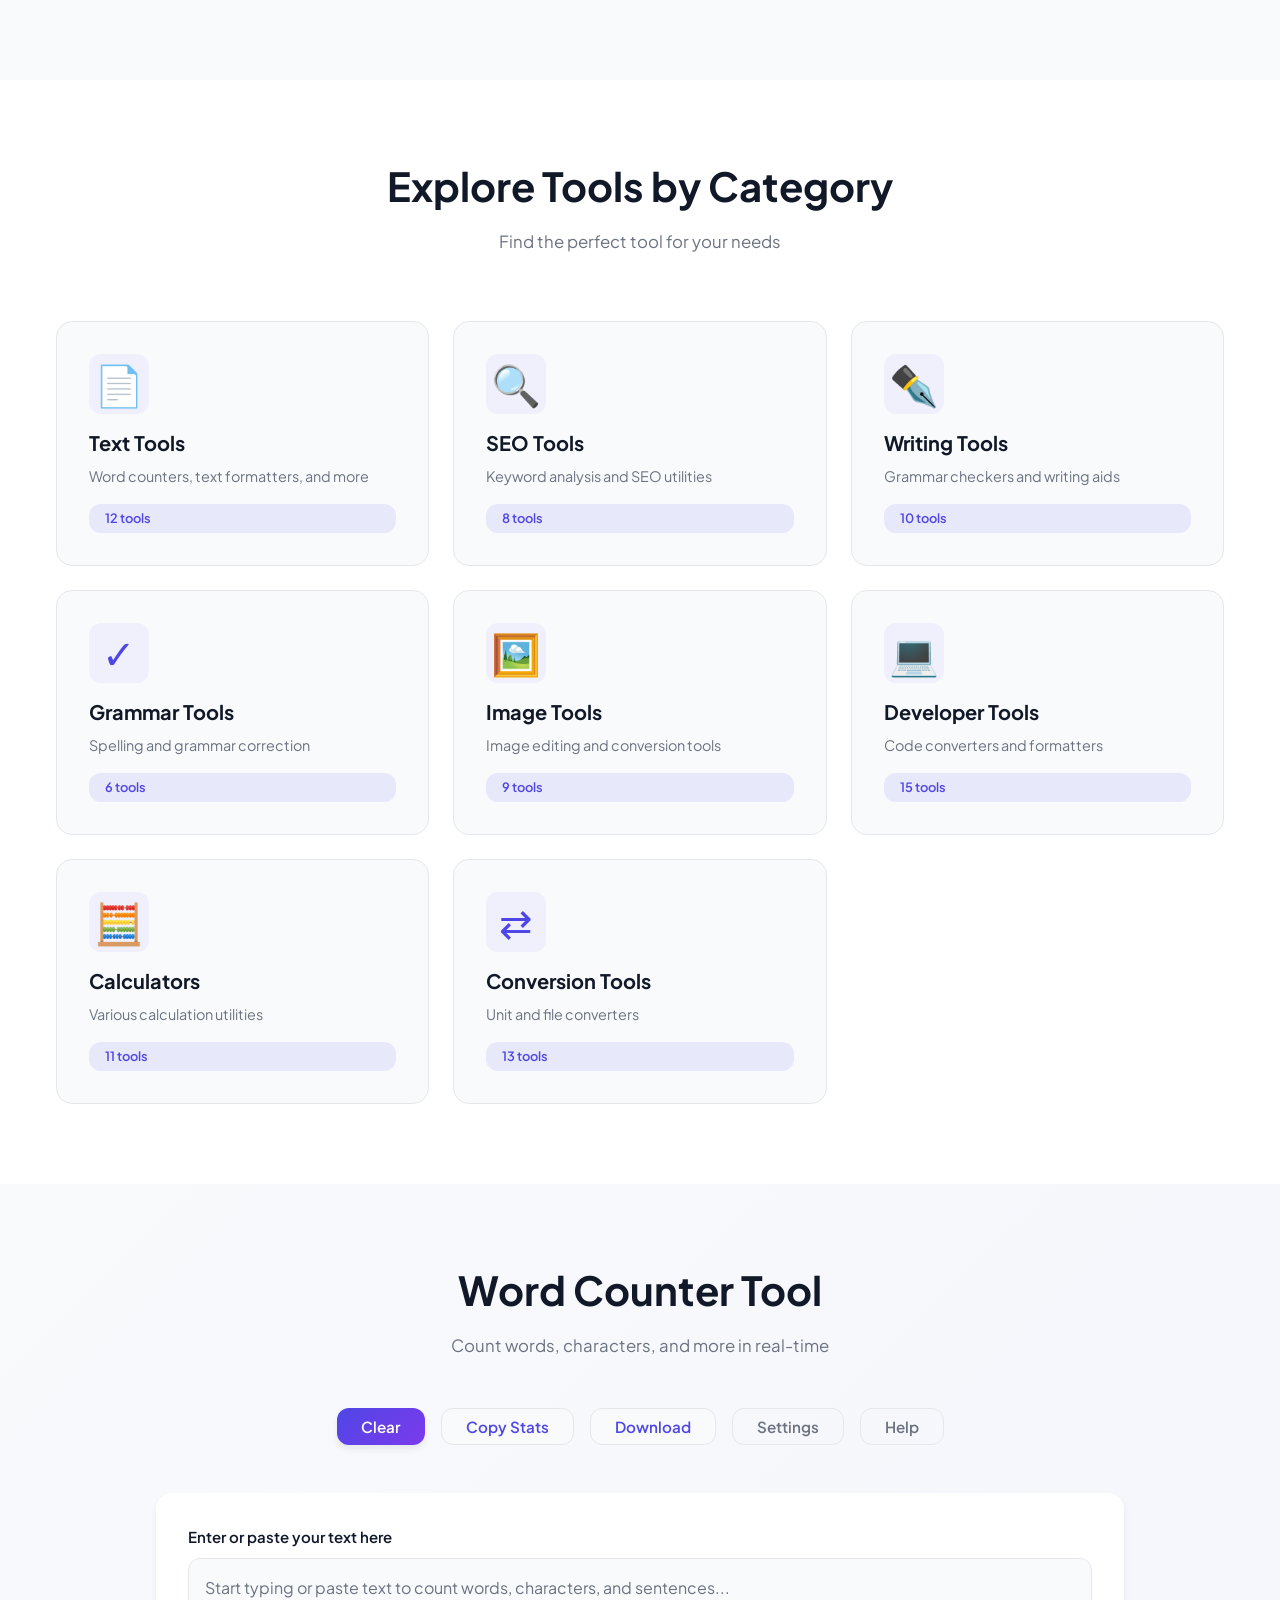
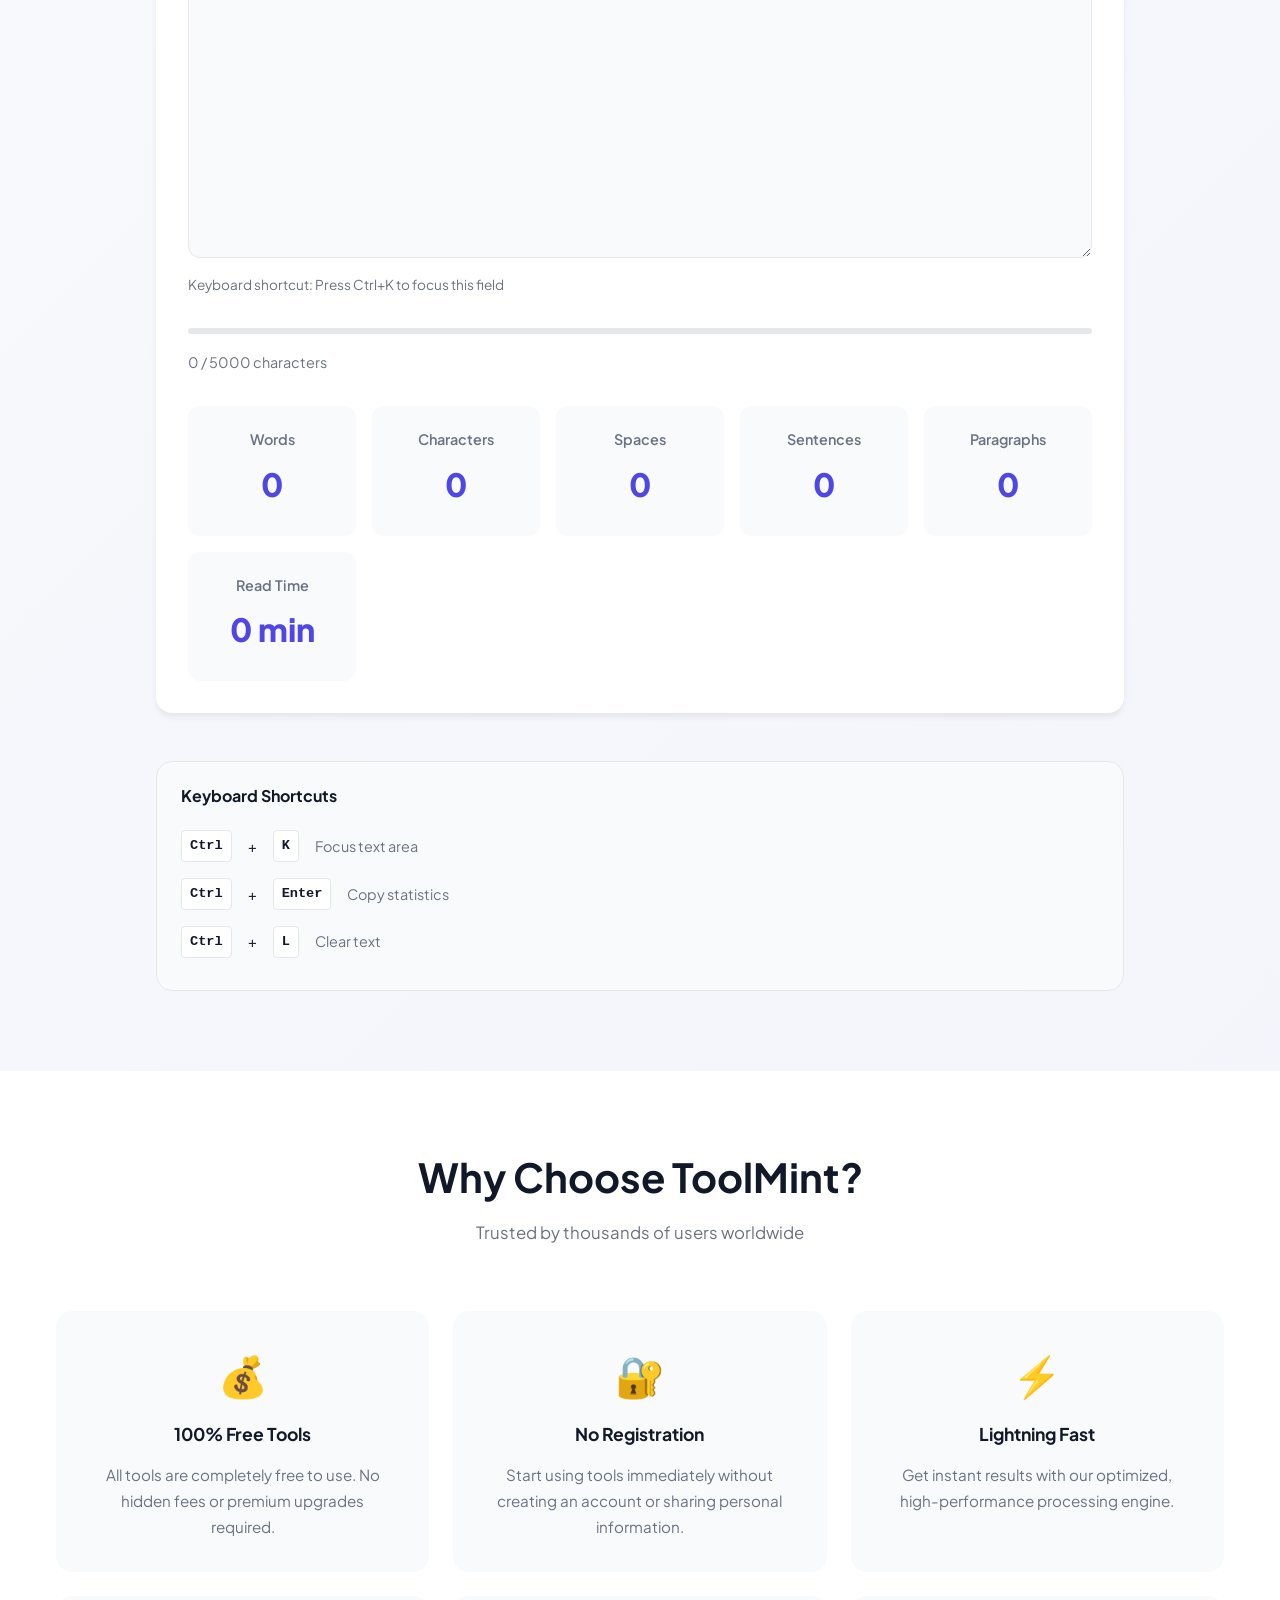
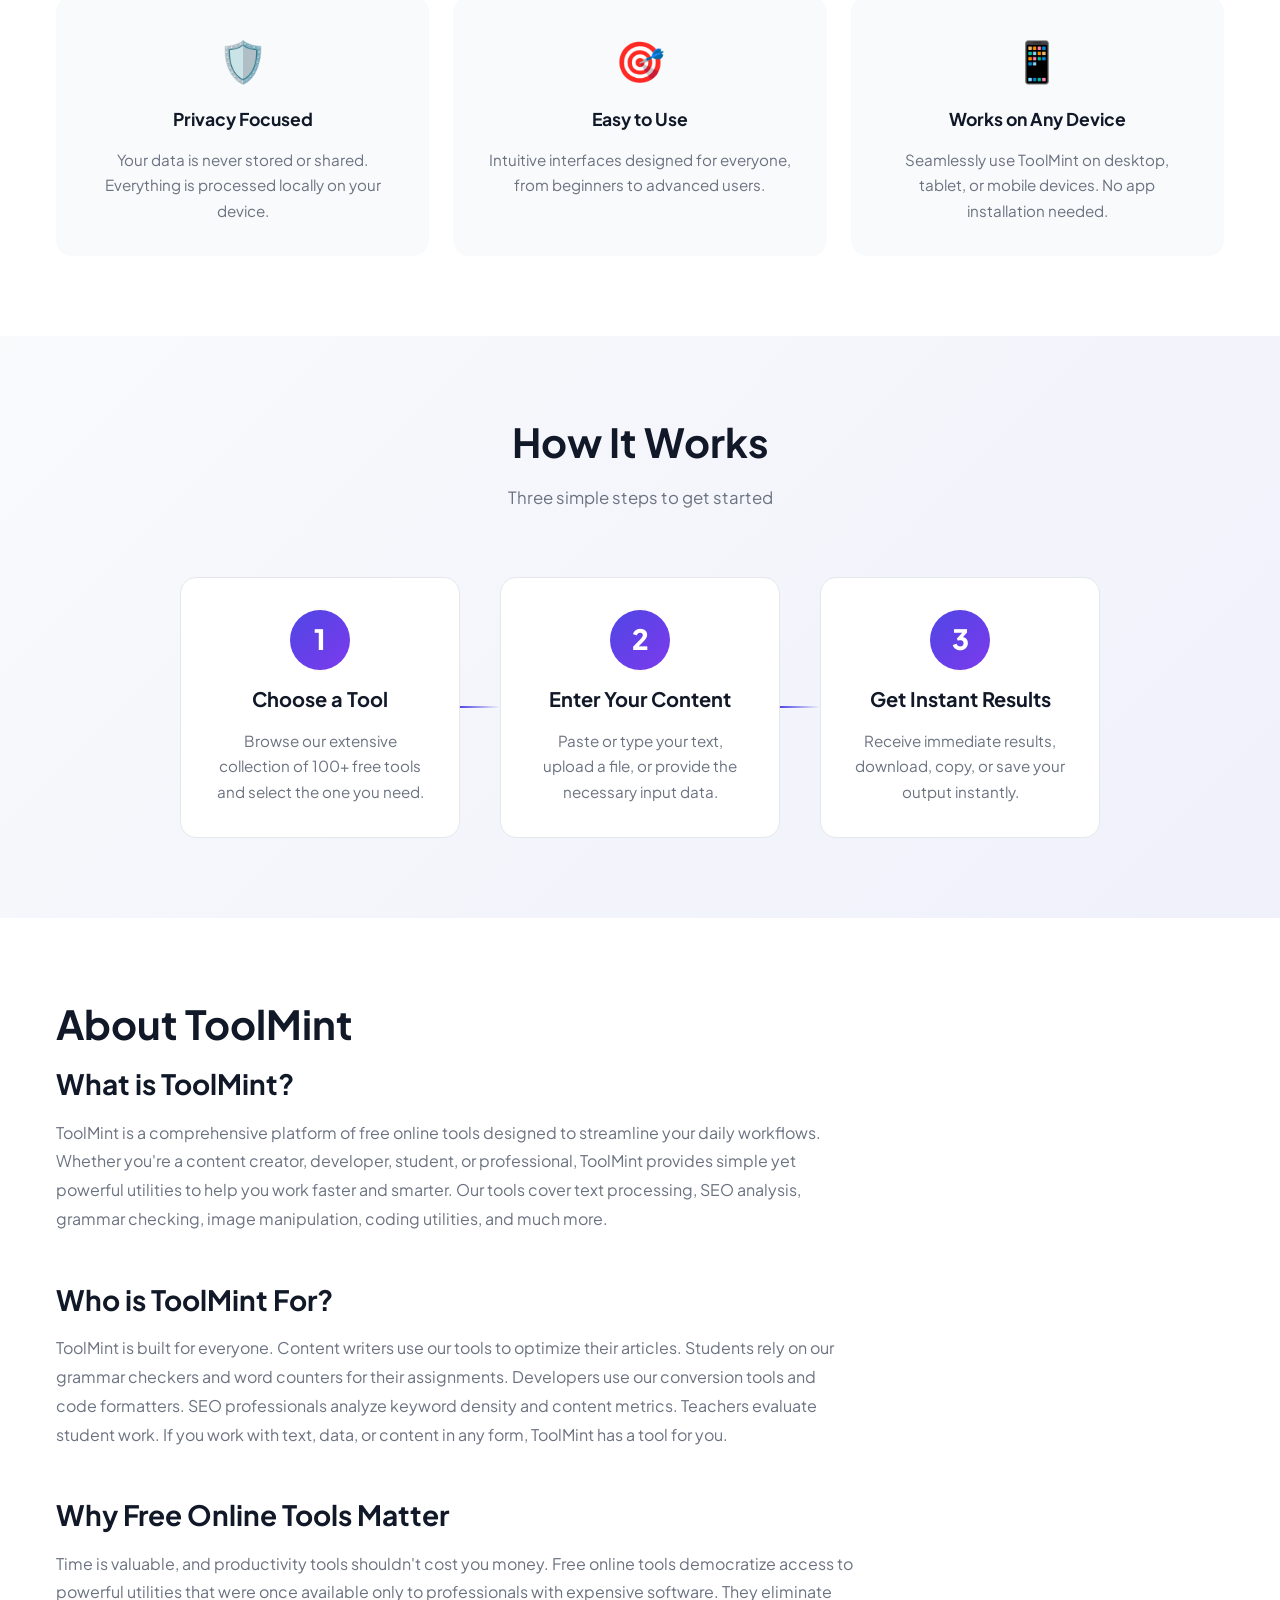
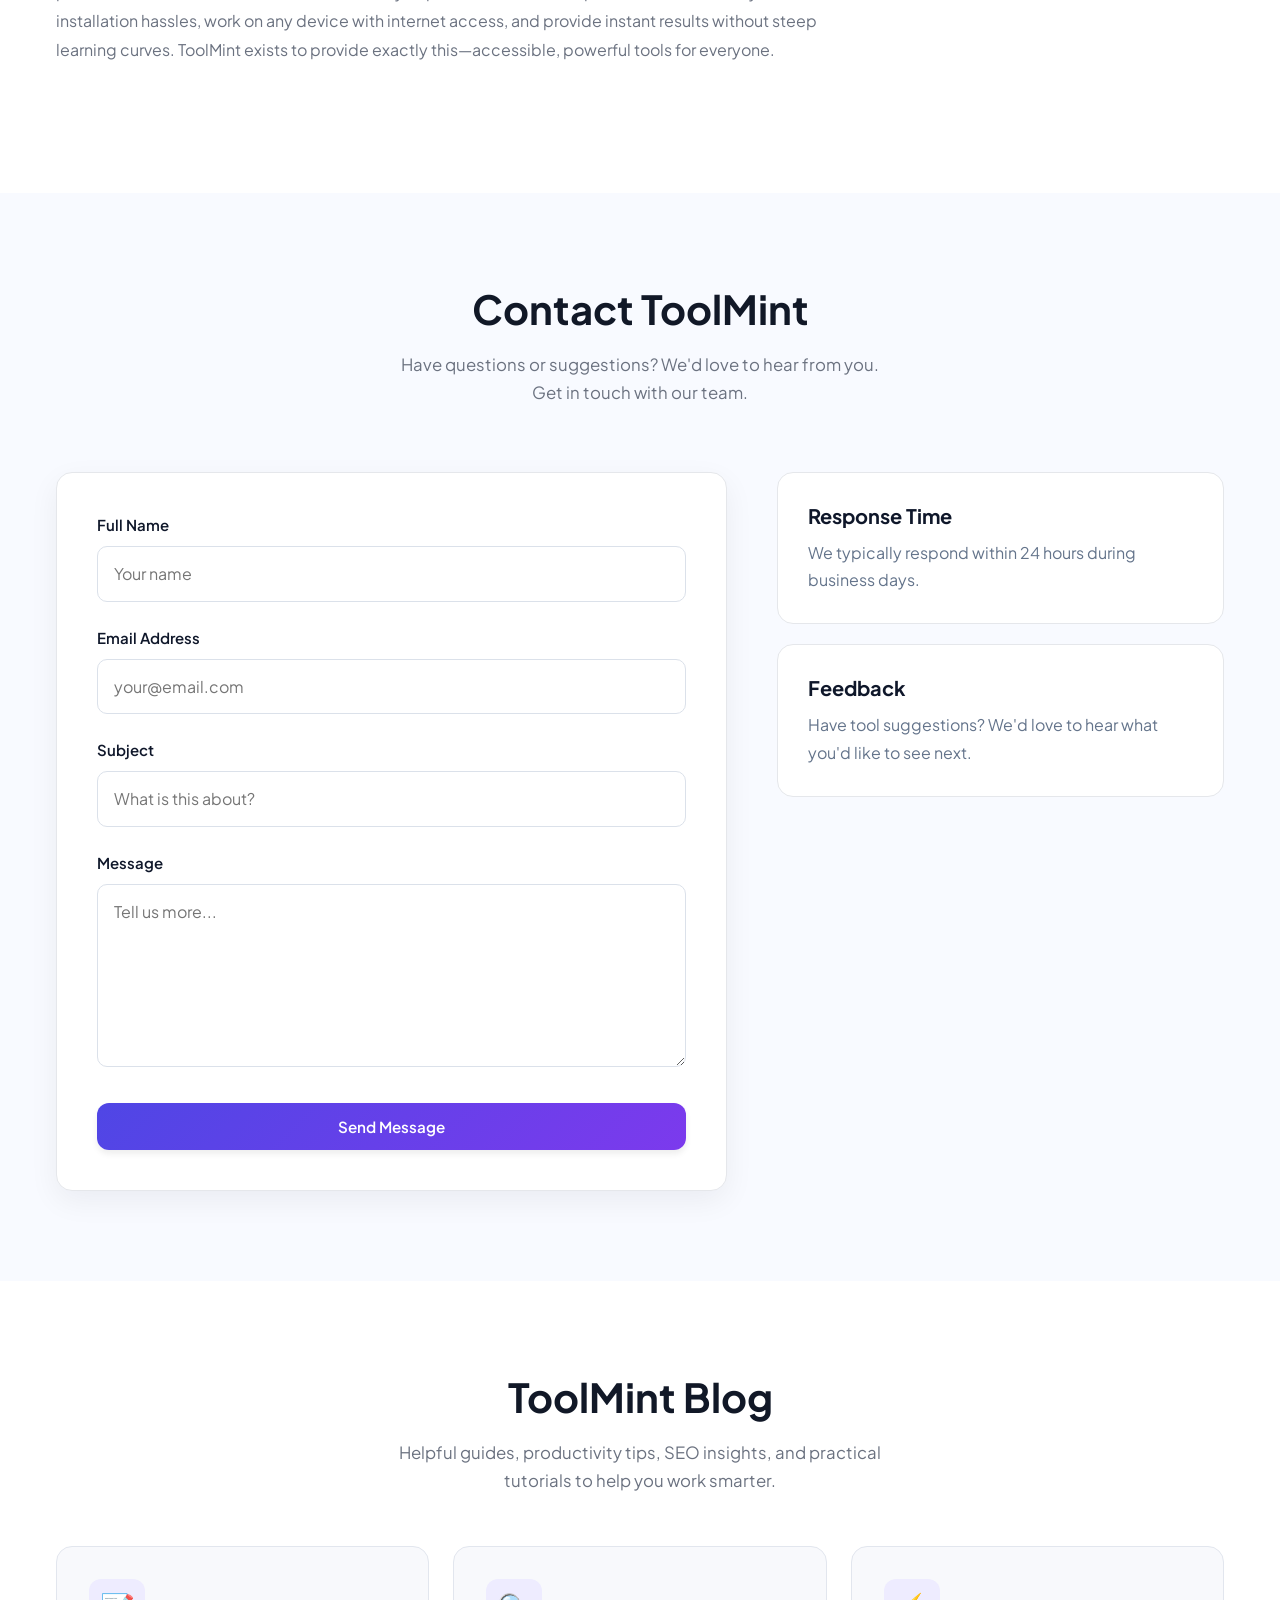
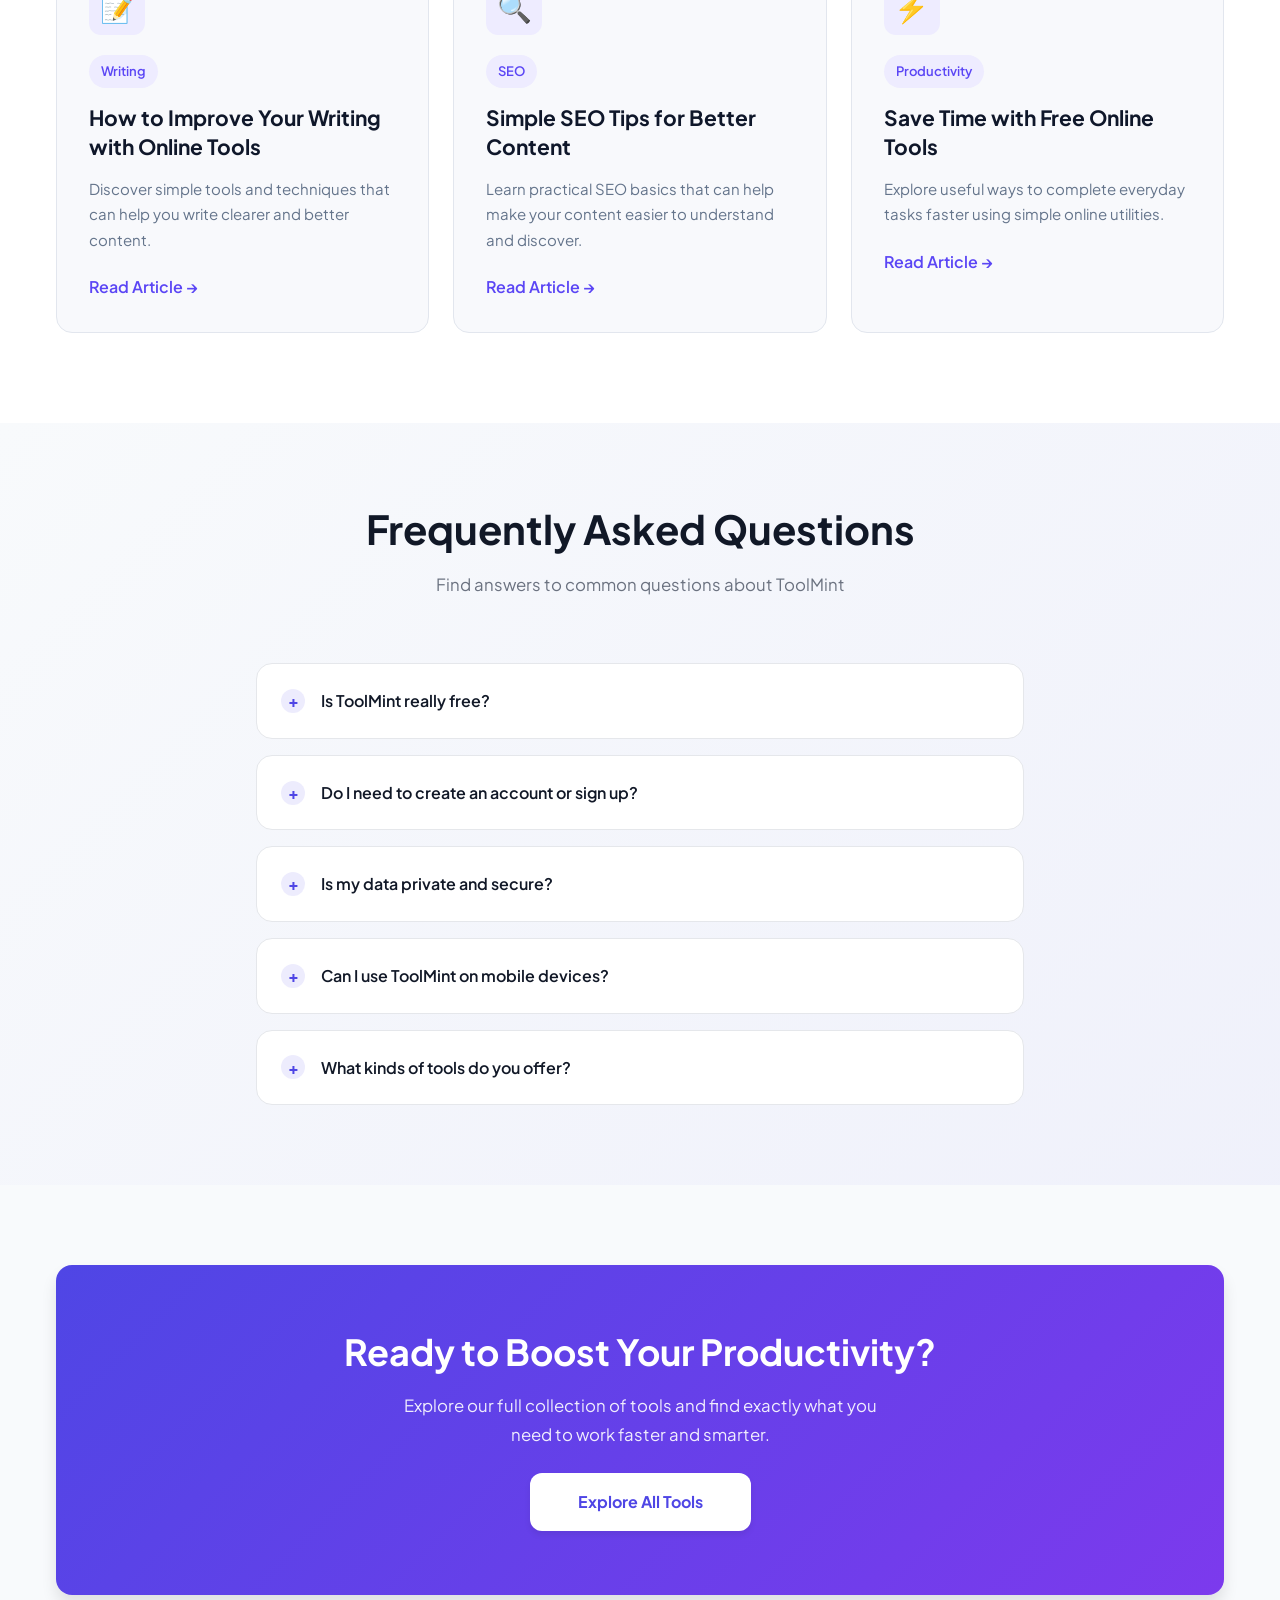
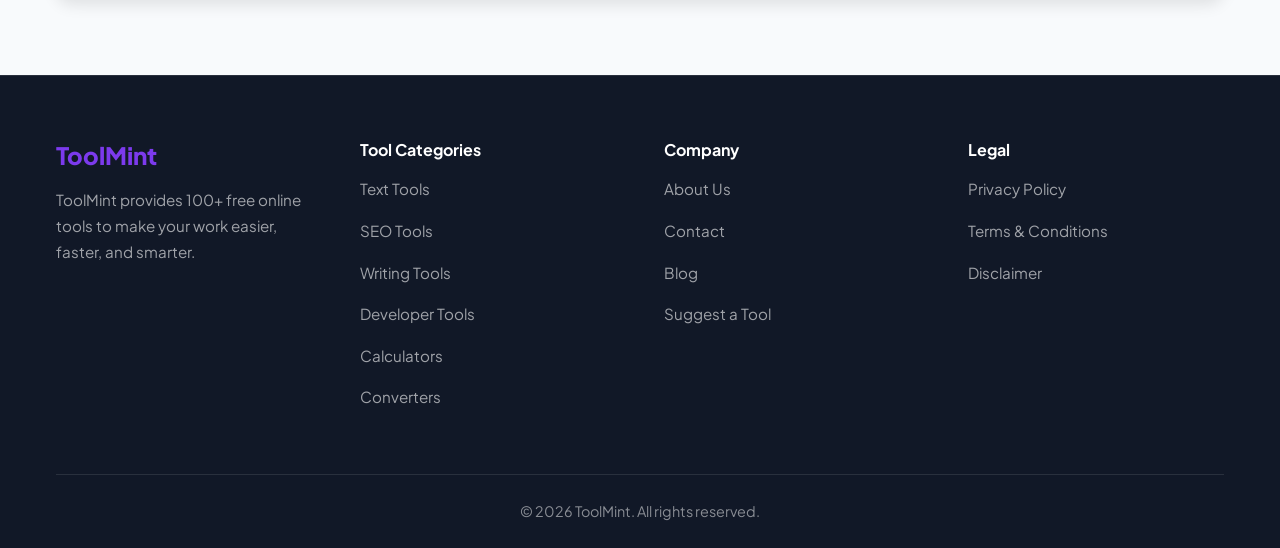
==== commit 7bdaa28a: "Update index.html" ====
--- a/index.html
+++ b/index.html
@@ -666,7 +666,7 @@
                 <div class="tm-footer-column">
                     <h4 class="tm-footer-title">Legal</h4>
                     <ul class="tm-footer-links">
-                        <li><a href="#">Privacy Policy</a></li>
+                        <li><a href="privacy-policy.html">Privacy Policy</a></li>
                         <li><a href="#">Terms & Conditions</a></li>
                         <li><a href="#">Disclaimer</a></li>
                     </ul>
--- a/style.css
+++ b/style.css
@@ -1520,3 +1520,388 @@
         padding: 25px;
     }
 }
+/* ========================================
+   TOOLMINT BLOG SECTION
+======================================== */
+
+.tm-blog {
+    padding: 90px 0;
+    background: #ffffff;
+}
+
+.tm-blog .tm-section-header {
+    text-align: center;
+    margin-bottom: 50px;
+}
+
+.tm-blog-grid {
+    display: grid;
+    grid-template-columns: repeat(3, 1fr);
+    gap: 24px;
+}
+
+.tm-blog-card {
+    background: #f8f9fc;
+    border: 1px solid #e2e6ee;
+    border-radius: 16px;
+    padding: 32px;
+    transition: transform 0.25s ease, box-shadow 0.25s ease;
+}
+
+.tm-blog-card:hover {
+    transform: translateY(-5px);
+    box-shadow: 0 12px 30px rgba(15, 23, 42, 0.08);
+}
+
+.tm-blog-icon {
+    width: 56px;
+    height: 56px;
+    display: flex;
+    align-items: center;
+    justify-content: center;
+    background: #eeecff;
+    border-radius: 12px;
+    font-size: 28px;
+    margin-bottom: 20px;
+}
+
+.tm-blog-category {
+    display: inline-block;
+    background: #eeecff;
+    color: #5b46f5;
+    padding: 6px 12px;
+    border-radius: 20px;
+    font-size: 13px;
+    font-weight: 600;
+    margin-bottom: 15px;
+}
+
+.tm-blog-title {
+    margin: 0 0 14px;
+    font-size: 21px;
+    line-height: 1.4;
+    color: #0f172a;
+}
+
+.tm-blog-description {
+    margin: 0 0 22px;
+    color: #64748b;
+    font-size: 15px;
+    line-height: 1.7;
+}
+
+.tm-blog-link {
+    color: #5b46f5;
+    font-weight: 600;
+    text-decoration: none;
+}
+
+.tm-blog-link:hover {
+    text-decoration: underline;
+}
+
+/* Blog Responsive */
+@media (max-width: 900px) {
+    .tm-blog-grid {
+        grid-template-columns: 1fr 1fr;
+    }
+}
+
+@media (max-width: 600px) {
+    .tm-blog {
+        padding: 60px 0;
+    }
+
+    .tm-blog-grid {
+        grid-template-columns: 1fr;
+    }
+
+    .tm-blog-card {
+        padding: 25px;
+    }
+}
+/* ========================================
+   PRIVACY POLICY PAGE STYLES
+   ======================================== */
+
+/* PRIVACY POLICY HERO */
+.tm-privacy-hero {
+    background: linear-gradient(135deg, var(--color-background) 0%, rgba(79, 70, 229, 0.05) 100%);
+    padding: var(--space-3xl) var(--space-md);
+    text-align: center;
+    border-bottom: 1px solid var(--color-border);
+}
+
+.tm-privacy-hero .tm-container {
+    max-width: 800px;
+}
+
+.tm-privacy-hero-title {
+    font-size: clamp(2rem, 5vw, 3rem);
+    font-weight: 800;
+    margin-bottom: var(--space-md);
+    color: var(--color-text-main);
+}
+
+.tm-privacy-hero-description {
+    font-size: 1.05rem;
+    color: var(--color-text-muted);
+    margin-bottom: var(--space-lg);
+    line-height: 1.8;
+    max-width: 700px;
+    margin-left: auto;
+    margin-right: auto;
+}
+
+.tm-privacy-updated {
+    font-size: 0.9rem;
+    color: var(--color-text-muted);
+    font-weight: 500;
+}
+
+/* TABLE OF CONTENTS SECTION */
+.tm-privacy-toc-section {
+    padding: var(--space-2xl) var(--space-md);
+    background-color: var(--color-cards);
+}
+
+.tm-privacy-toc {
+    background-color: var(--color-background);
+    border: 1px solid var(--color-border);
+    border-radius: var(--radius-lg);
+    padding: var(--space-xl);
+    max-width: 800px;
+    margin: 0 auto;
+}
+
+.tm-privacy-toc-title {
+    font-size: 1.25rem;
+    font-weight: 700;
+    margin-bottom: var(--space-lg);
+    color: var(--color-text-main);
+}
+
+.tm-privacy-toc-list {
+    list-style: none;
+    display: grid;
+    grid-template-columns: repeat(auto-fit, minmax(250px, 1fr));
+    gap: var(--space-md);
+}
+
+.tm-privacy-toc-link {
+    color: var(--color-primary);
+    font-weight: 500;
+    font-size: 0.95rem;
+    transition: color var(--transition);
+    text-decoration: none;
+    display: inline-block;
+}
+
+.tm-privacy-toc-link:hover {
+    color: var(--color-secondary);
+    text-decoration: underline;
+}
+
+/* PRIVACY POLICY CONTENT */
+.tm-privacy-content {
+    padding: var(--space-4xl) var(--space-md);
+    background-color: var(--color-cards);
+}
+
+.tm-privacy-content .tm-container {
+    max-width: 850px;
+}
+
+.tm-privacy-section {
+    margin-bottom: var(--space-3xl);
+}
+
+.tm-privacy-section:last-of-type {
+    margin-bottom: var(--space-lg);
+}
+
+.tm-privacy-section-title {
+    font-size: 1.5rem;
+    font-weight: 700;
+    margin-bottom: var(--space-lg);
+    color: var(--color-text-main);
+    scroll-margin-top: 100px;
+}
+
+.tm-privacy-text {
+    font-size: 1rem;
+    line-height: 1.8;
+    color: var(--color-text-muted);
+    margin-bottom: var(--space-md);
+}
+
+.tm-privacy-list {
+    list-style-position: inside;
+    margin-left: var(--space-lg);
+    margin-bottom: var(--space-md);
+}
+
+.tm-privacy-list li {
+    margin-bottom: var(--space-sm);
+    color: var(--color-text-muted);
+    line-height: 1.7;
+}
+
+.tm-privacy-link {
+    color: var(--color-primary);
+    text-decoration: none;
+    font-weight: 500;
+    transition: color var(--transition);
+    word-break: break-word;
+}
+
+.tm-privacy-link:hover {
+    color: var(--color-secondary);
+    text-decoration: underline;
+}
+
+.tm-privacy-link:focus-visible {
+    outline: 2px solid var(--color-primary);
+    outline-offset: 2px;
+}
+
+/* BACK TO TOP */
+.tm-privacy-back-to-top {
+    text-align: center;
+    padding: var(--space-2xl) 0;
+    border-top: 1px solid var(--color-border);
+    margin-top: var(--space-3xl);
+}
+
+.tm-privacy-back-to-top-link {
+    display: inline-block;
+    padding: var(--space-sm) var(--space-lg);
+    background-color: var(--color-background);
+    color: var(--color-primary);
+    border-radius: var(--radius-md);
+    font-weight: 600;
+    transition: all var(--transition);
+    border: 1px solid var(--color-border);
+}
+
+.tm-privacy-back-to-top-link:hover {
+    background-color: var(--color-primary);
+    color: white;
+    border-color: var(--color-primary);
+}
+
+/* RESPONSIVE ADJUSTMENTS */
+@media (max-width: 768px) {
+    .tm-privacy-hero {
+        padding: var(--space-2xl) var(--space-md);
+    }
+
+    .tm-privacy-hero-title {
+        font-size: clamp(1.5rem, 4vw, 2rem);
+    }
+
+    .tm-privacy-toc-section {
+        padding: var(--space-xl) var(--space-md);
+    }
+
+    .tm-privacy-toc {
+        padding: var(--space-lg);
+    }
+
+    .tm-privacy-toc-list {
+        grid-template-columns: 1fr;
+    }
+
+    .tm-privacy-content {
+        padding: var(--space-2xl) var(--space-md);
+    }
+
+    .tm-privacy-section-title {
+        font-size: 1.25rem;
+    }
+
+    .tm-privacy-text {
+        font-size: 0.95rem;
+    }
+
+    .tm-privacy-list {
+        margin-left: var(--space-md);
+    }
+
+    .tm-privacy-back-to-top {
+        padding: var(--space-lg) 0;
+    }
+}
+
+@media (max-width: 480px) {
+    .tm-privacy-hero {
+        padding: var(--space-xl) var(--space-md);
+    }
+
+    .tm-privacy-hero-title {
+        font-size: clamp(1.25rem, 3vw, 1.75rem);
+        margin-bottom: var(--space-sm);
+    }
+
+    .tm-privacy-hero-description {
+        font-size: 0.95rem;
+        margin-bottom: var(--space-md);
+    }
+
+    .tm-privacy-toc-section {
+        padding: var(--space-lg) var(--space-md);
+    }
+
+    .tm-privacy-toc {
+        padding: var(--space-md);
+    }
+
+    .tm-privacy-toc-title {
+        font-size: 1.1rem;
+        margin-bottom: var(--space-md);
+    }
+
+    .tm-privacy-toc-list {
+        gap: var(--space-sm);
+    }
+
+    .tm-privacy-content {
+        padding: var(--space-xl) var(--space-md);
+    }
+
+    .tm-privacy-section {
+        margin-bottom: var(--space-2xl);
+    }
+
+    .tm-privacy-section-title {
+        font-size: 1.1rem;
+        margin-bottom: var(--space-md);
+    }
+
+    .tm-privacy-text {
+        font-size: 0.9rem;
+        margin-bottom: var(--space-sm);
+    }
+
+    .tm-privacy-list {
+        margin-left: var(--space-md);
+    }
+
+    .tm-privacy-list li {
+        font-size: 0.9rem;
+        margin-bottom: var(--space-xs);
+    }
+
+    .tm-privacy-back-to-top {
+        padding: var(--space-md) 0;
+        margin-top: var(--space-2xl);
+    }
+}
+
+@media (prefers-reduced-motion: reduce) {
+    .tm-privacy-toc-link,
+    .tm-privacy-link,
+    .tm-privacy-back-to-top-link {
+        transition: none;
+    }
+}
